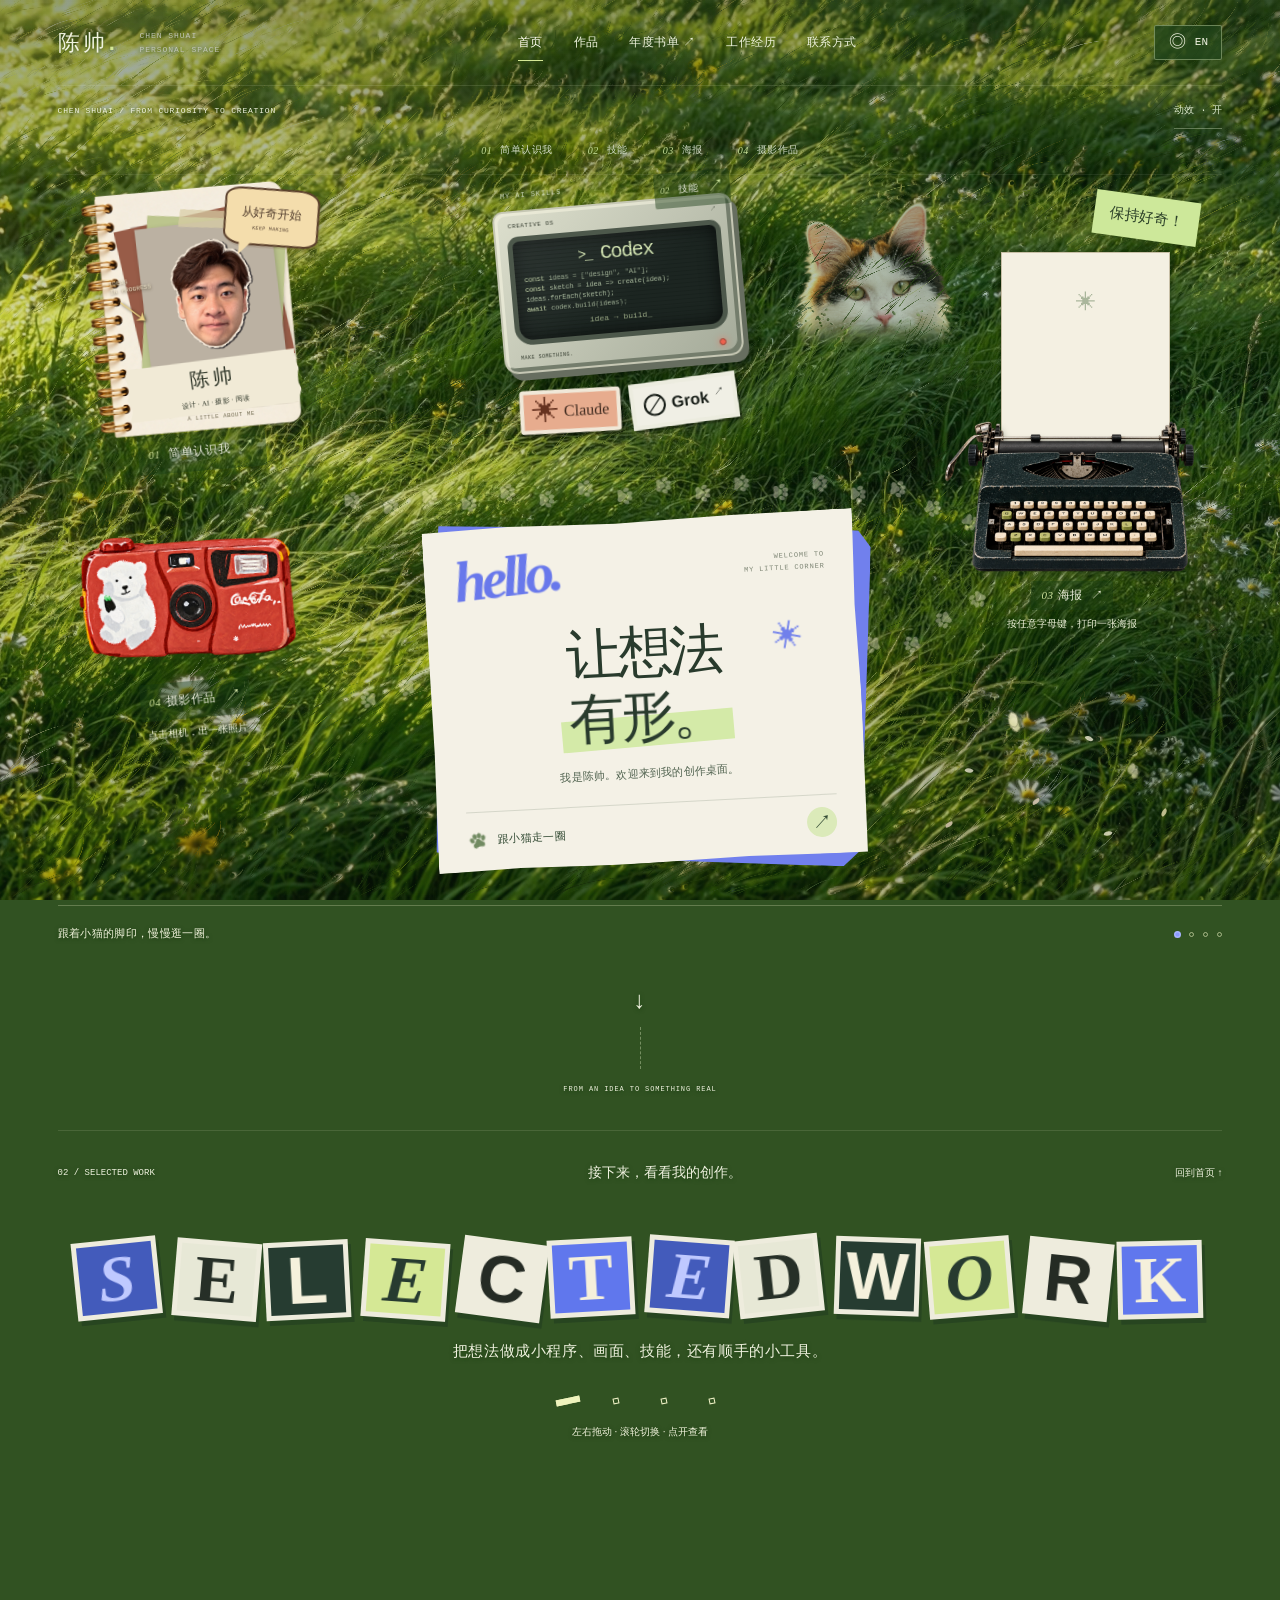
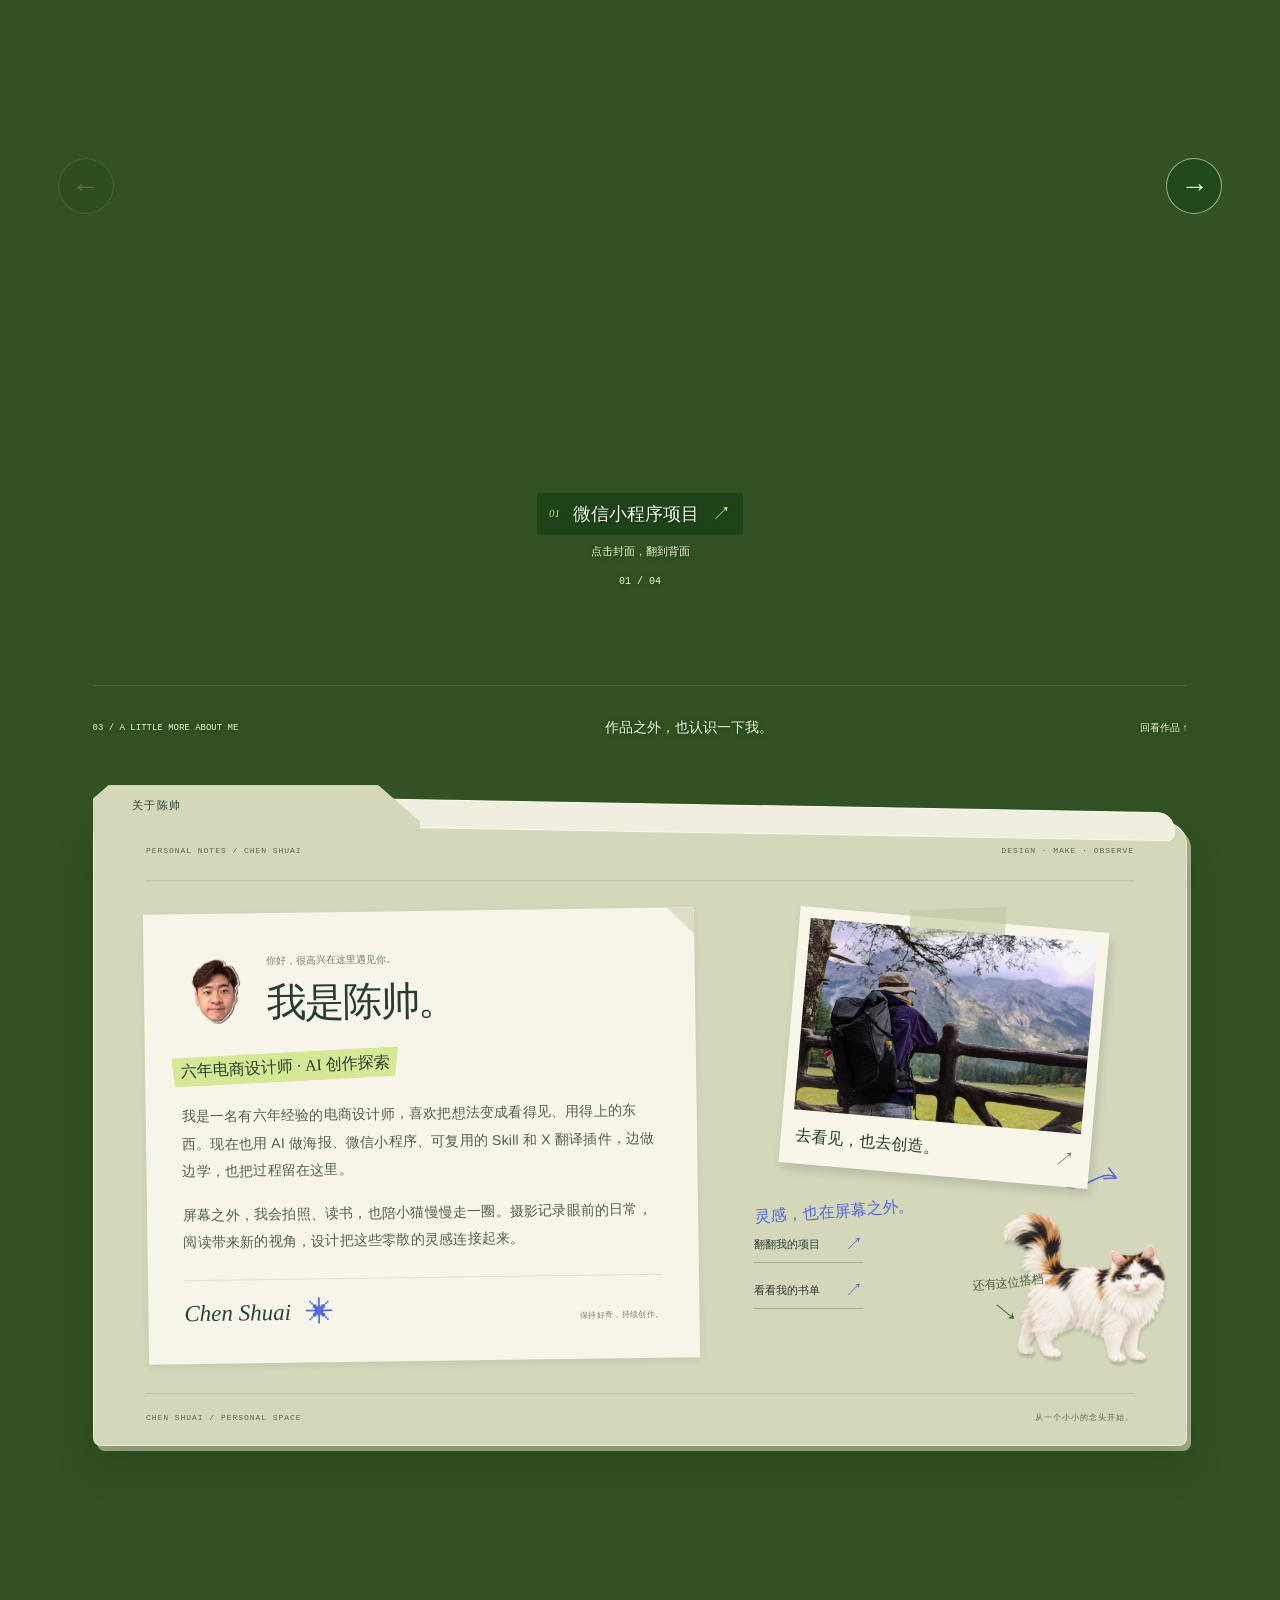
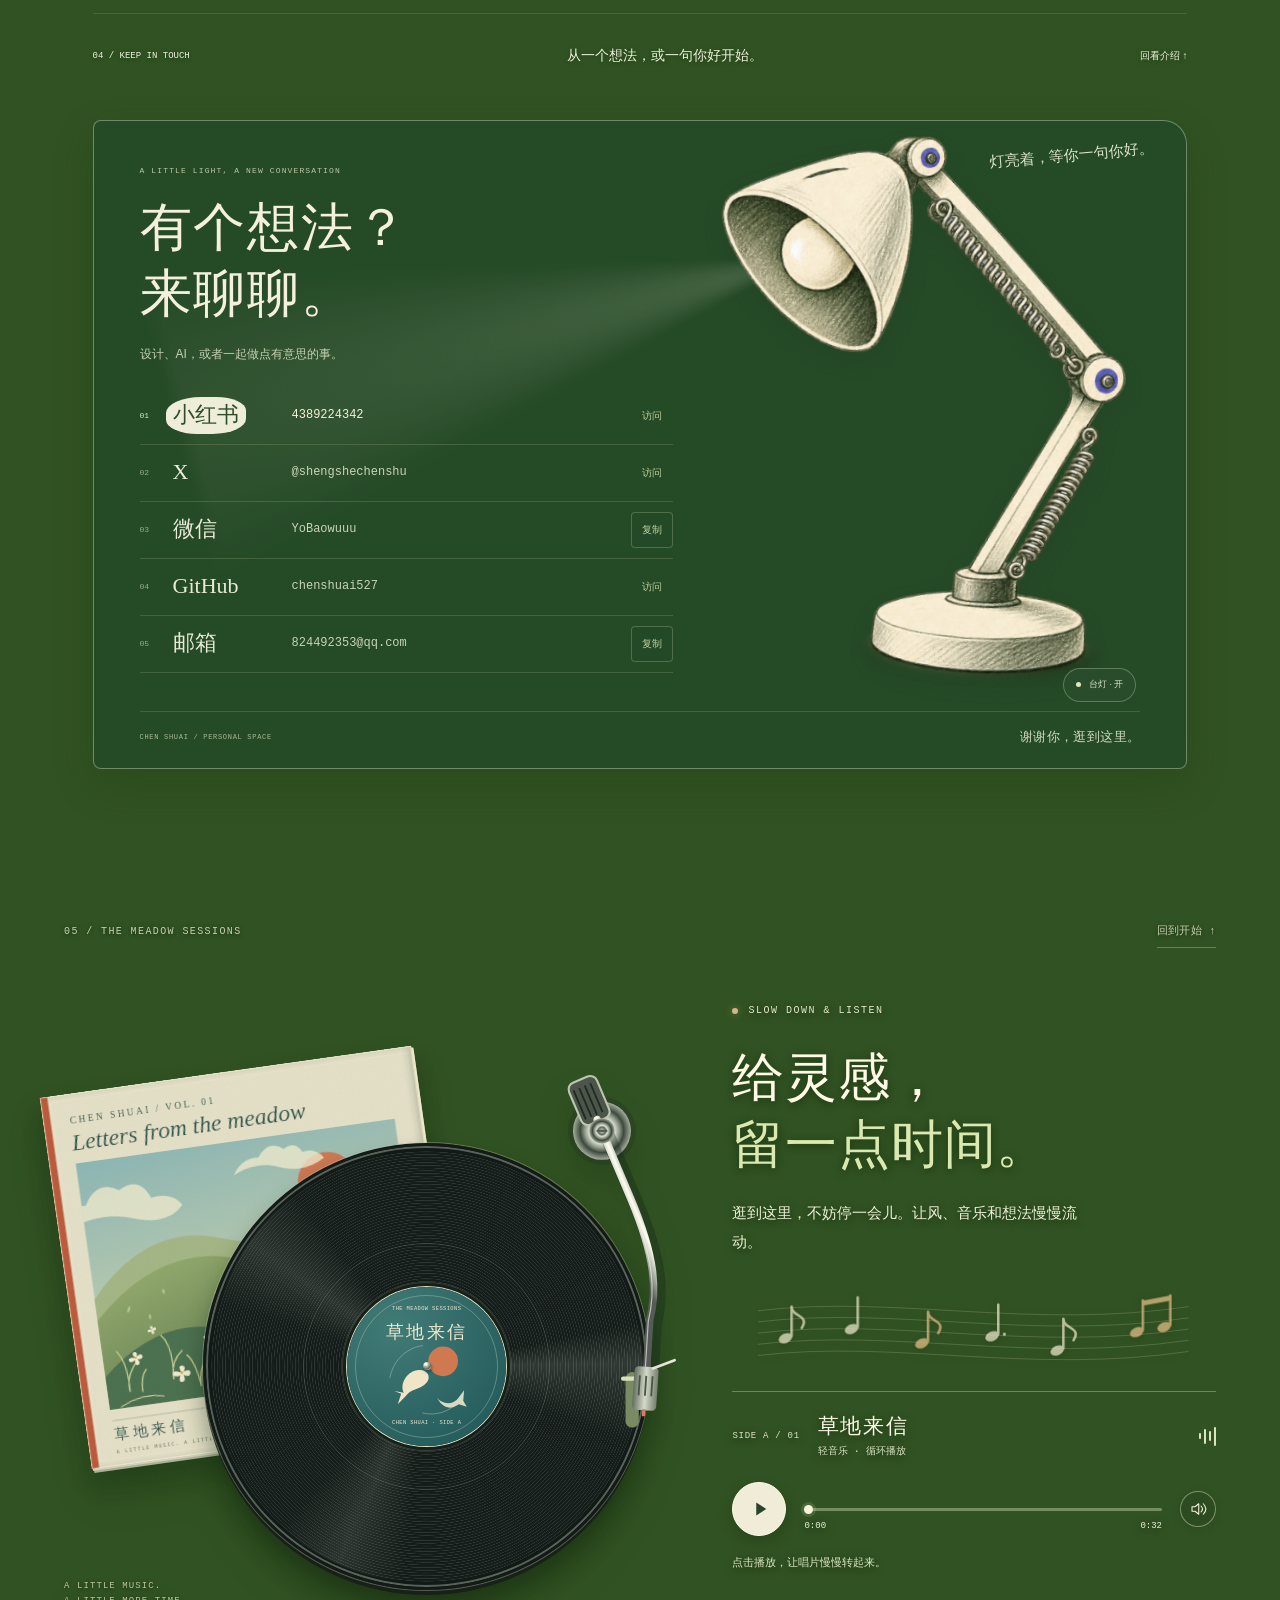
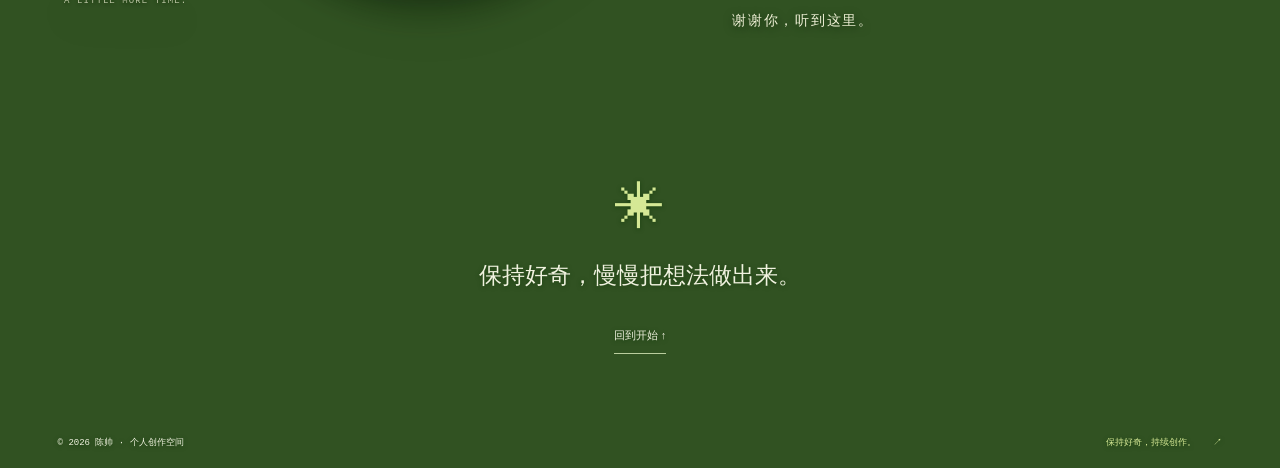
==== index.html @ eb3b24b3 "Publish Chen Shuai portfolio" ====
<!doctype html>
<html lang="zh-CN">
<head>
  <meta charset="UTF-8">
  <meta name="viewport" content="width=device-width, initial-scale=1">
  <meta name="theme-color" content="#426b2b">
  <meta name="description" content="陈帅的个人创作空间，关于设计、AI 与阅读。">
  <title>陈帅 · 个人创作空间</title>
  <link rel="stylesheet" href="styles.css?v=2aa58ea87e">
  <link rel="stylesheet" href="creative-desk.css?v=431595ffb7">
  <link rel="stylesheet" href="journey.css?v=3fcb56ff18">
  <link rel="stylesheet" href="flat-collage.css?v=4e56aa3836">
  <script src="main.js?v=062953711e" defer></script>
  <script src="journey.js?v=5f88621128" defer></script>
  <link rel="preload" as="image" href="assets/cat-run-sprite.webp">
  <link rel="stylesheet" href="poster-book.css?v=6fd0b903b9">
  <script type="module" src="poster-book.js?v=c0eb2bee8b"></script>
<link rel="stylesheet" href="unified-site.css?v=a917a457eb">
<script type="module" src="site-navigation.js?v=e6610fc29d"></script>
<script type="module" src="work-reel.js?v=f16340e189"></script>
<link rel="stylesheet" href="work-paper-stage.css?v=2ed59628ee"><script type="module" src="work-paper-stage.js?v=902594f2c4"></script>
<link rel="stylesheet" href="meadow-theme.css?v=fd2be16c09"><script type="module" src="meadow-background.js?v=5b0bcb2f0e"></script>
<link rel="stylesheet" href="intro-scrapbook.css?v=a93e60d9a3">
<link rel="stylesheet" href="poster-envelope.css?v=a4375d4257">
<link rel="stylesheet" href="miniapp-gallery.css?v=91670db845">
<link rel="stylesheet" href="project-case.css?v=ce9accdb44">
<link rel="stylesheet" href="creator-cases.css?v=b47a856e37">
<link rel="stylesheet" href="surreal-stations.css?v=487b96e646">
<link rel="stylesheet" href="terminal-screen.css?v=cfeed405e2">
<link rel="stylesheet" href="photography-camera.css?v=9ee9177192">
<script type="module" src="photography-camera.js?v=add5c6f3ba"></script>
<link rel="stylesheet" href="about-section.css?v=c1d9465bea">
<link rel="stylesheet" href="contact-screen.css?v=b866bab914"><script src="contact-screen.js?v=b4879b5d2a" defer></script>
<script type="module" src="poster-camera.js?v=4c43b3387e"></script>

<link rel="stylesheet" href="welcome-card.css?v=08a7ba9cd4">
<link rel="stylesheet" href="poster-typewriter.css?v=90db322c64">
<link rel="stylesheet" href="meadow-radio.css?v=8804a485de"><script src="meadow-radio.js?v=747e9c85c2" type="module"></script>
</head>
<body id="top" class="page-home" data-gallery-default="posters">
  <div class="site-background" aria-hidden="true"></div>
  <div class="site-shell">
    <header class="site-header">
      <a class="brand" href="index.html" aria-label="陈帅的首页"><span class="brand-mark"><span data-i18n="brandName">陈帅</span><span class="brand-dot">.</span></span><span class="brand-english">CHEN SHUAI<br>PERSONAL SPACE</span></a>
      <nav aria-label="主导航" data-reading-version="048d766640"><a href="index.html" class="active" aria-current="page"><span data-i18n="navHome">首页</span></a><a href="#works"><span data-i18n="navWork">作品</span></a><a href="reading.html"><span data-i18n="navReading">年度书单</span> <span aria-hidden="true">↗</span></a><a href="experience.html"><span data-i18n="navExperience">工作经历</span></a><a href="#contact"><span data-i18n="navContact">联系方式</span></a></nav>
      <div class="header-controls"><button class="language-toggle" type="button" data-language-toggle aria-label="Switch to English"><span aria-hidden="true">◎</span><span data-language-label>EN</span></button></div>
    </header>

    <main class="journey-main"><section class="creative-journey" aria-labelledby="journey-title">
  <div class="journey-topline"><span>CHEN SHUAI / FROM CURIOSITY TO CREATION</span><button type="button" class="journey-motion" data-journey-motion aria-pressed="false"></button></div>
  <ol class="journey-index" aria-label="创作路线"><li><a href="#journey-intro-station"><small>01</small><span data-journey-i18n="intro"></span></a></li><li><a href="#journey-tools-station"><small>02</small><span data-journey-i18n="tools"></span></a></li><li><a href="#ai-posters"><small>03</small><span data-journey-i18n="posters"></span></a></li><li><a href="#journey-photography-station"><small>04</small><span data-journey-i18n="photos"></span></a></li></ol>
  <div class="journey-stage" id="journey-stage" data-journey-state="idle">
    <button id="journey-intro-station" class="journey-station station-intro" data-journey-station="intro" data-step="0" type="button">
<span class="journey-visual intro-scrapbook">
  <img class="intro-book-base" src="assets/intro-scrapbook-page.webp" alt="" width="1145" height="1374">
  <span class="intro-photo-back" aria-hidden="true"></span>
  <span class="intro-photo-underlay" aria-hidden="true"></span>
  <span class="intro-book-photo"><img src="assets/chen-shuai-avatar.webp" alt="" width="1254" height="1254"></span>
  <span class="intro-photo-tape" aria-hidden="true"></span>
  <span class="intro-speech" aria-hidden="true"><span data-unified-zh="从好奇开始" data-unified-en="Stay curious">从好奇开始</span><small>KEEP MAKING</small></span>
  <span class="intro-margin-note" aria-hidden="true">IDEAS<br>IN PROGRESS<span>↘</span></span>
  <span class="intro-book-note"><strong data-i18n="brandName">陈帅</strong><span data-journey-i18n="introInterests">设计 · AI · 摄影 · 阅读</span></span>
  <small class="intro-book-caption">A LITTLE ABOUT ME</small>
</span><span class="station-label"><span class="station-number">01</span><span data-journey-i18n="intro"></span><span aria-hidden="true">↗</span></span>
    </button>
    <div id="journey-tools-station" class="journey-station station-tools" data-journey-station="tools" data-step="1" role="group" aria-label="AI skills: Codex, Claude, Grok">
      <div class="journey-visual toolkit-original"><span class="toolkit-original-heading">MY AI SKILLS</span><button class="mini-monitor" type="button" data-desk-detail="codex" aria-label="Codex"><span class="monitor-topline"><span>CREATIVE OS</span><span>↗</span></span><span class="monitor-screen"><span class="terminal-title"><span class="terminal-prompt" aria-hidden="true">&gt;_</span><strong>Codex</strong></span><span class="terminal-code-window" aria-hidden="true"><span class="terminal-code-track"><span class="terminal-code-block"><span class="terminal-code-line"><span class="terminal-keyword">const</span> ideas = ["design", "AI"];</span><span class="terminal-code-line"><span class="terminal-keyword">const</span> sketch = idea =&gt; create(idea);</span><span class="terminal-code-line">ideas.forEach(sketch);</span><span class="terminal-code-line"><span class="terminal-keyword">await</span> codex.build(ideas);</span><span class="terminal-code-line"><span class="terminal-comment">// from curiosity to creation</span></span><span class="terminal-code-line"><span class="terminal-keyword">export const</span> portfolio = {</span><span class="terminal-code-line">  design: true, keepMaking: true</span><span class="terminal-code-line">};</span></span><span class="terminal-code-block"><span class="terminal-code-line"><span class="terminal-keyword">const</span> ideas = ["design", "AI"];</span><span class="terminal-code-line"><span class="terminal-keyword">const</span> sketch = idea =&gt; create(idea);</span><span class="terminal-code-line">ideas.forEach(sketch);</span><span class="terminal-code-line"><span class="terminal-keyword">await</span> codex.build(ideas);</span><span class="terminal-code-line"><span class="terminal-comment">// from curiosity to creation</span></span><span class="terminal-code-line"><span class="terminal-keyword">export const</span> portfolio = {</span><span class="terminal-code-line">  design: true, keepMaking: true</span><span class="terminal-code-line">};</span></span></span></span><span class="terminal-command">idea → build<span class="terminal-cursor">_</span></span></span><span class="monitor-bottom"><span>MAKE SOMETHING.</span><i aria-hidden="true"></i></span></button><span class="original-monitor-base" aria-hidden="true"></span><div class="original-tool-stickers"><button class="claude-sticker" type="button" data-desk-detail="claude"><span class="claude-asterisk" aria-hidden="true">✳</span><span>Claude</span></button><button class="grok-sticker" type="button" data-desk-detail="grok"><span class="grok-logo" aria-hidden="true">/</span><span>Grok</span><span aria-hidden="true">↗</span></button></div></div><button class="tools-station-link station-label" type="button"><span class="station-number">02</span><span data-journey-i18n="tools"></span><span aria-hidden="true">↗</span></button>
    </div>
    <!-- poster-camera:start -->
<div id="ai-posters" class="journey-station station-posters camera-station poster-camera-station" data-journey-station="posters" data-step="2" role="group" aria-label="AI 海报作品">
  <div class="camera-shutter typewriter-body" data-poster-shutter tabindex="0" role="group" aria-label="按任意字母键，打印一张海报" aria-describedby="poster-print-status">
    <span class="camera-print-preview" aria-hidden="true"><span class="camera-printed-photo"><span class="typewriter-paper-hint">✳</span><img src="assets/poster-paper-12.webp" alt=""><span class="camera-print-caption"></span></span></span>
    <span class="journey-visual camera-visual"><span class="poster-body-mask"><img class="camera-body" src="assets/poster-typewriter-front-20261029.png" alt="" width="1536" height="1024"></span></span>
    <span class="typewriter-keys" role="group" aria-label="打字机字母键"><span class="typewriter-key-row typewriter-key-row-1"><button type="button" class="typewriter-key" data-typewriter-key="Q" aria-label="Q">Q</button><button type="button" class="typewriter-key" data-typewriter-key="W" aria-label="W">W</button><button type="button" class="typewriter-key" data-typewriter-key="E" aria-label="E">E</button><button type="button" class="typewriter-key" data-typewriter-key="R" aria-label="R">R</button><button type="button" class="typewriter-key" data-typewriter-key="T" aria-label="T">T</button><button type="button" class="typewriter-key" data-typewriter-key="Y" aria-label="Y">Y</button><button type="button" class="typewriter-key" data-typewriter-key="U" aria-label="U">U</button><button type="button" class="typewriter-key" data-typewriter-key="I" aria-label="I">I</button><button type="button" class="typewriter-key" data-typewriter-key="O" aria-label="O">O</button><button type="button" class="typewriter-key" data-typewriter-key="P" aria-label="P">P</button></span><span class="typewriter-key-row typewriter-key-row-2"><button type="button" class="typewriter-key" data-typewriter-key="A" aria-label="A">A</button><button type="button" class="typewriter-key" data-typewriter-key="S" aria-label="S">S</button><button type="button" class="typewriter-key" data-typewriter-key="D" aria-label="D">D</button><button type="button" class="typewriter-key" data-typewriter-key="F" aria-label="F">F</button><button type="button" class="typewriter-key" data-typewriter-key="G" aria-label="G">G</button><button type="button" class="typewriter-key" data-typewriter-key="H" aria-label="H">H</button><button type="button" class="typewriter-key" data-typewriter-key="J" aria-label="J">J</button><button type="button" class="typewriter-key" data-typewriter-key="K" aria-label="K">K</button><button type="button" class="typewriter-key" data-typewriter-key="L" aria-label="L">L</button></span><span class="typewriter-key-row typewriter-key-row-3"><button type="button" class="typewriter-key" data-typewriter-key="Z" aria-label="Z">Z</button><button type="button" class="typewriter-key" data-typewriter-key="X" aria-label="X">X</button><button type="button" class="typewriter-key" data-typewriter-key="C" aria-label="C">C</button><button type="button" class="typewriter-key" data-typewriter-key="V" aria-label="V">V</button><button type="button" class="typewriter-key" data-typewriter-key="B" aria-label="B">B</button><button type="button" class="typewriter-key" data-typewriter-key="N" aria-label="N">N</button><button type="button" class="typewriter-key" data-typewriter-key="M" aria-label="M">M</button></span></span>
  </div>
  <span class="camera-print-space" aria-hidden="true"></span>
  <span class="station-label"><span class="station-number">03</span><button type="button" data-poster-book-open data-poster-book-link><span data-journey-i18n="posters">海报</span><b aria-hidden="true">↗</b></button></span>
  <small class="camera-print-status" id="poster-print-status" aria-live="polite">按任意字母键，打印一张海报</small>
</div>
<!-- poster-camera:end -->

    <!-- welcome-card:start -->
<div class="journey-message welcome-card">
  <span class="message-underlay" aria-hidden="true"></span>
  <div class="flat-welcome-paper">
    <div class="welcome-card-head"><span class="welcome-hello" aria-hidden="true">hello.</span><span class="message-eyebrow">WELCOME TO<br>MY LITTLE CORNER</span></div>
    <h1 id="journey-title"><span data-i18n="headline1">让想法</span><br><span class="flat-highlight"><span data-i18n="headline2">有形</span><span data-i18n="headlinePunctuation">。</span></span></h1>
    <p data-journey-i18n="welcome"></p>
    <span class="welcome-spark" aria-hidden="true">✳</span>
    <button class="journey-tour" type="button" data-journey-tour><span class="tour-paw" aria-hidden="true"></span><span class="tour-label" data-journey-i18n="tour"></span><span class="tour-arrow" aria-hidden="true">↗</span></button>
  </div>
</div>
<!-- welcome-card:end -->
    <!-- photography-camera:start -->
<div id="journey-photography-station" class="journey-station flat-photo-entry camera-station red-camera-station" data-journey-station="photography" data-step="3" role="group" aria-label="摄影作品">
  <button class="camera-shutter" type="button" data-camera-shutter aria-label="点击相机，出一张照片" aria-describedby="camera-print-status">
    <span class="journey-visual camera-visual"><img class="camera-body" src="assets/photography-red-camera-soft3d.png" alt="" width="1536" height="1024"></span>
    <span class="camera-print-preview" aria-hidden="true"><span class="camera-printed-photo"><img src="assets/photography-sculpture.jpg" alt=""><span class="camera-print-caption"></span></span></span>
  </button>
  <span class="camera-print-space" aria-hidden="true"></span>
  <span class="station-label"><span class="station-number">04</span><a href="photography.html" data-photography-album><span data-journey-i18n="photos"></span><b aria-hidden="true">↗</b></a></span>
  <small class="camera-print-status" id="camera-print-status" aria-live="polite">点击相机，出一张照片</small>
</div>
<!-- photography-camera:end -->
    <span class="flat-curiosity" data-i18n="stayCurious">保持好奇！</span>
    <div class="meadow-drift" aria-hidden="true">
  <span class="meadow-butterfly butterfly-one"><i></i><i></i><b></b></span>
  <span class="meadow-butterfly butterfly-two"><i></i><i></i><b></b></span>
  <span class="meadow-petal petal-one"></span><span class="meadow-petal petal-two"></span><span class="meadow-petal petal-three"></span><span class="meadow-petal petal-four"></span><span class="meadow-petal petal-five"></span><span class="meadow-petal petal-six"></span>
</div>
    <svg class="journey-map" aria-hidden="true"><path class="journey-path-shadow"></path><path class="journey-path"></path><g class="journey-route-dots"></g></svg>
    <div class="paper-runner cat-runner" id="paper-runner" aria-hidden="true"><span class="runner-shadow"></span><span class="runner-figure"><span class="cat-sprite"></span></span><span class="runner-speech" data-journey-i18n="runnerHi"></span></div>
    <div class="journey-particles" aria-hidden="true"></div>
  </div>
  <div class="journey-bottom"><p id="journey-status" aria-live="polite"></p><span class="journey-progress" aria-label="探索进度"><i></i><i></i><i></i><i></i></span></div>
</section>

<!-- unified-content:start -->
<div class="page-thread" aria-hidden="true"><span>↓</span><i></i><span>FROM AN IDEA TO SOMETHING REAL</span></div>
<section class="unified-work" id="works" aria-labelledby="unified-work-title">
  <div class="unified-section-top"><span>02 / SELECTED WORK</span><p data-unified-zh="接下来，看看我的创作。" data-unified-en="Next, a few things I have made.">接下来，看看我的创作。</p><a href="#top" data-unified-zh="回到首页 ↑" data-unified-en="Back to the start ↑">回到首页 ↑</a></div>
  <h2 class="cut-title" id="unified-work-title" aria-label="Selected work"><span class="cut-letter cut-0" style="--tilt:-6deg">S</span><span class="cut-letter cut-1" style="--tilt:4deg">E</span><span class="cut-letter cut-2" style="--tilt:-4deg">L</span><span class="cut-letter cut-3" style="--tilt:3deg">E</span><span class="cut-letter cut-4" style="--tilt:7deg">C</span><span class="cut-letter cut-5" style="--tilt:-3deg">T</span><span class="cut-letter cut-0" style="--tilt:5deg">E</span><span class="cut-letter cut-1" style="--tilt:-5deg">D</span><span class="cut-letter cut-2" style="--tilt:3deg">W</span><span class="cut-letter cut-3" style="--tilt:-4deg">O</span><span class="cut-letter cut-4" style="--tilt:6deg">R</span><span class="cut-letter cut-5" style="--tilt:-2deg">K</span></h2>
  <p class="collage-work-note" data-unified-zh="把想法做成小程序、画面、技能，还有顺手的小工具。" data-unified-en="Ideas become little apps, images, skills, and useful extensions.">把想法做成小程序、画面、技能，还有顺手的小工具。</p>
  <div class="work-reel-guidance"><div class="work-reel-dots"><button type="button" data-reel-index="0" aria-label="查看微信小程序项目" aria-controls="work-reel-viewport" aria-pressed="true"><span></span></button><button type="button" data-reel-index="1" aria-label="查看AI 海报作品" aria-controls="work-reel-viewport" aria-pressed="false"><span></span></button><button type="button" data-reel-index="2" aria-label="查看我的 Skill" aria-controls="work-reel-viewport" aria-pressed="false"><span></span></button><button type="button" data-reel-index="3" aria-label="查看X 的插件制作" aria-controls="work-reel-viewport" aria-pressed="false"><span></span></button></div><p class="work-reel-hint" data-unified-zh="左右拖动 · 滚轮切换 · 点开查看" data-unified-en="Drag sideways · Scroll to switch · Open to explore">左右拖动 · 滚轮切换 · 点开查看</p></div>
  <div class="work-reel" data-work-reel role="region" aria-roledescription="carousel" aria-label="四个作品入口">
<div class="work-reel-viewport" id="work-reel-viewport" tabindex="0" aria-label="左右滑动切换作品入口"><div class="work-entrances">
  <button class="work-entry entry-miniprogram" type="button" data-miniapp-work data-work-page="projects.html" data-work-flip data-side="front" data-flip-state="ready"><span class="entry-art miniapp-flip-art" aria-hidden="true"><span class="miniapp-flip-sheet"><span class="miniapp-flip-front"><img src="assets/miniprogram/breakfast-cover.webp" alt="" width="1672" height="941" loading="lazy"></span><span class="miniapp-flip-back"><span class="miniapp-cover"><img src="assets/miniprogram/breakfast-home.webp" alt="" loading="lazy"><img src="assets/miniprogram/breakfast-quiz.webp" alt="" loading="lazy"><img src="assets/miniprogram/breakfast-result.webp" alt="" loading="lazy"></span></span></span></span><span class="work-entry-label"><small>01</small><strong data-unified-zh="微信小程序项目" data-unified-en="WeChat mini programs">微信小程序项目</strong><b aria-hidden="true">↗</b></span><span class="work-entry-note" data-unified-zh="点击封面，翻到背面" data-unified-en="Click the cover to turn it over">点击封面，翻到背面</span></button>
  <button class="work-entry entry-posters" type="button" data-poster-book-open data-work-flip data-side="front" data-flip-state="ready"><span class="entry-art miniapp-flip-art" aria-hidden="true"><span class="miniapp-flip-sheet"><span class="miniapp-flip-front"><img src="assets/work-covers/ai-posters-cover.webp" alt="" width="1672" height="941" loading="lazy"></span><span class="miniapp-flip-back"><span class="creator-skill-cover"><img src="assets/poster-paper-05.webp" alt="" loading="lazy"><img src="assets/poster-plush-11.webp" alt="" loading="lazy"><img src="assets/poster-plush-23.webp" alt="" loading="lazy"></span></span></span></span><span class="work-entry-label"><small>02</small><strong data-unified-zh="AI 海报作品" data-unified-en="AI posters">AI 海报作品</strong><b aria-hidden="true">↗</b></span><span class="work-entry-note" data-unified-zh="点击封面，翻到背面" data-unified-en="Click the cover to turn it over">点击封面，翻到背面</span></button>
  <button class="work-entry entry-skills" type="button" data-work-page="skills.html" data-work-flip data-side="front" data-flip-state="ready"><span class="entry-art miniapp-flip-art" aria-hidden="true"><span class="miniapp-flip-sheet"><span class="miniapp-flip-front"><img src="assets/work-covers/fruit-skill-cover.webp" alt="" width="1672" height="941" loading="lazy"></span><span class="miniapp-flip-back"><span class="creator-skill-cover"><img src="assets/skills/paper-reference.webp" alt="" loading="lazy"><img src="assets/skills/fruit-cover.webp" alt="" loading="lazy"><img src="assets/skills/herbal-cover.webp" alt="" loading="lazy"></span></span></span></span><span class="work-entry-label"><small>03</small><strong data-unified-zh="我的 Skill" data-unified-en="My Skill">我的 Skill</strong><b aria-hidden="true">↗</b></span><span class="work-entry-note" data-unified-zh="点击封面，翻到背面" data-unified-en="Click the cover to turn it over">点击封面，翻到背面</span></button>
  <button class="work-entry entry-x" type="button" data-work-page="xplugins.html" data-work-flip data-side="front" data-flip-state="ready"><span class="entry-art miniapp-flip-art" aria-hidden="true"><span class="miniapp-flip-sheet"><span class="miniapp-flip-front"><img src="assets/work-covers/x-reader-cover.webp" alt="" width="1672" height="941" loading="lazy"></span><span class="miniapp-flip-back"><span class="creator-x-cover"><img src="assets/x-reader/translation.webp" alt="" loading="lazy"></span></span></span></span><span class="work-entry-label"><small>04</small><strong data-unified-zh="X 的插件制作" data-unified-en="Extensions for X">X 的插件制作</strong><b aria-hidden="true">↗</b></span><span class="work-entry-note" data-unified-zh="点击封面，翻到背面" data-unified-en="Click the cover to turn it over">点击封面，翻到背面</span></button>
</div></div>
<div class="work-cover-choices" role="group" aria-label="Skill 封面" hidden><button type="button" data-skill-cover="fruit" aria-pressed="true"><span data-unified-zh="水果图文" data-unified-en="Fruit editorial">水果图文</span></button><button type="button" data-skill-cover="herbal" aria-pressed="false"><span data-unified-zh="药材图文" data-unified-en="Herbal editorial">药材图文</span></button></div>
<div class="work-reel-controls"><button type="button" data-reel-prev aria-label="上一个作品入口">←</button><div class="work-reel-position" aria-live="polite" aria-atomic="true"><span data-reel-count>01 / 04</span><span data-reel-name>微信小程序项目</span></div><button type="button" data-reel-next aria-label="下一个作品入口">→</button></div>
</div>
</section>
<section class="personal-about" id="about" data-screen-label="03 关于陈帅" aria-labelledby="personal-about-title">
  <div class="unified-section-top about-section-top"><span>03 / A LITTLE MORE ABOUT ME</span><p data-unified-zh="作品之外，也认识一下我。" data-unified-en="Beyond the work, a little about me.">作品之外，也认识一下我。</p><a href="#works"><span data-unified-zh="回看作品 ↑" data-unified-en="Back to my work ↑">回看作品 ↑</span></a></div>
  <div class="about-folder">
    <span class="about-folder-tab"><span data-unified-zh="关于陈帅" data-unified-en="ABOUT CHEN SHUAI">关于陈帅</span></span>
    <div class="about-folder-top"><span>PERSONAL NOTES / CHEN SHUAI</span><span>DESIGN · MAKE · OBSERVE</span></div>
    <div class="about-folder-layout">
      <article class="about-letter">
        <div class="about-identity"><img src="assets/chen-shuai-avatar.webp" alt="陈帅的头像" data-avatar-alt width="1254" height="1254" loading="lazy"><div><p class="about-greeting" data-unified-zh="你好，很高兴在这里遇见你。" data-unified-en="Hello, glad you are here.">你好，很高兴在这里遇见你。</p><h2 id="personal-about-title"><span data-unified-zh="我是陈帅。" data-unified-en="I’m Chen Shuai.">我是陈帅。</span></h2></div></div>
        <p class="about-role" data-unified-zh="六年电商设计师 · AI 创作探索" data-unified-en="E-commerce designer · 6 years · Exploring AI">六年电商设计师 · AI 创作探索</p>
        <div class="about-body">
          <p data-unified-zh="我是一名有六年经验的电商设计师，喜欢把想法变成看得见、用得上的东西。现在也用 AI 做海报、微信小程序、可复用的 Skill 和 X 翻译插件，边做边学，也把过程留在这里。" data-unified-en="I’m an e-commerce designer with six years of experience. I like turning ideas into things you can see and use. Now I also explore AI through posters, WeChat mini programs, reusable Skills, and a translation extension for X, learning by making and sharing the process here.">我是一名有六年经验的电商设计师，喜欢把想法变成看得见、用得上的东西。现在也用 AI 做海报、微信小程序、可复用的 Skill 和 X 翻译插件，边做边学，也把过程留在这里。</p>
          <p data-unified-zh="屏幕之外，我会拍照、读书，也陪小猫慢慢走一圈。摄影记录眼前的日常，阅读带来新的视角，设计把这些零散的灵感连接起来。" data-unified-en="Away from the screen, I take photos, read, and spend time with my cat. Photography holds on to everyday moments. Books bring new perspectives. Design connects the little discoveries.">屏幕之外，我会拍照、读书，也陪小猫慢慢走一圈。摄影记录眼前的日常，阅读带来新的视角，设计把这些零散的灵感连接起来。</p>
        </div>
        <div class="about-letter-bottom"><span class="about-signature">Chen Shuai<span aria-hidden="true">✳</span></span><small data-unified-zh="保持好奇，持续创作。" data-unified-en="Stay curious. Keep making.">保持好奇，持续创作。</small></div>
      </article>
      <div class="about-life">
        <figure class="about-photo"><span class="about-photo-tape" aria-hidden="true"></span><img src="assets/chen-shuai-outdoors.jpg" alt="" width="1920" height="1279" loading="lazy"><figcaption><span data-unified-zh="去看见，也去创造。" data-unified-en="Go see. Go make.">去看见，也去创造。</span><span aria-hidden="true">↗</span></figcaption></figure>
        <div class="about-life-note"><svg viewBox="0 0 100 54" aria-hidden="true"><path d="M9 7C21 38 71 5 84 28M68 23L85 29L80 12"></path></svg><p data-unified-zh="灵感，也在屏幕之外。" data-unified-en="Inspiration lives off-screen, too.">灵感，也在屏幕之外。</p></div>
        <div class="about-interest-links"><a href="projects.html"><span data-unified-zh="翻翻我的项目" data-unified-en="Explore my projects">翻翻我的项目</span><span aria-hidden="true">↗</span></a><a href="reading.html"><span data-unified-zh="看看我的书单" data-unified-en="My reading journal">看看我的书单</span><span aria-hidden="true">↗</span></a></div>
        <img class="about-cat" src="assets/cat-idle.webp" alt="" width="500" height="500" loading="lazy">
        <span class="about-cat-note" aria-hidden="true"><span data-unified-zh="还有这位搭档。" data-unified-en="And my little companion.">还有这位搭档。</span><span>↘</span></span>
      </div>
    </div>
    <div class="about-folder-bottom"><span>CHEN SHUAI / PERSONAL SPACE</span><span data-unified-zh="从一个小小的念头开始。" data-unified-en="It starts with a little idea.">从一个小小的念头开始。</span></div>
  </div>
</section>
<section class="personal-contact" id="contact" aria-labelledby="contact-heading" data-screen-label="04 保持联系" tabindex="-1">
  <div class="unified-section-top contact-section-top"><span>04 / KEEP IN TOUCH</span><p data-unified-zh="从一个想法，或一句你好开始。" data-unified-en="An idea. A hello. A place to begin.">从一个想法，或一句你好开始。</p><a href="#about"><span data-unified-zh="回看介绍 ↑" data-unified-en="Back to about ↑">回看介绍 ↑</span></a></div>
  <div class="contact-stage" data-contact-stage data-light="on">
    <canvas class="contact-beam" aria-hidden="true" width="768" height="384"></canvas>
    <div class="contact-letter">
      <p class="contact-eyebrow">A LITTLE LIGHT, A NEW CONVERSATION</p>
      <h2 id="contact-heading"><span data-unified-zh="有个想法？" data-unified-en="Have an idea?">有个想法？</span><br><span data-unified-zh="来聊聊。" data-unified-en="Let’s talk.">来聊聊。</span></h2>
      <p class="contact-intro" data-unified-zh="设计、AI，或者一起做点有意思的事。" data-unified-en="Design, AI, or something worth making together.">设计、AI，或者一起做点有意思的事。</p>
      <div class="contact-links" aria-label="社交账号和联系方式"><a class="contact-row contact-external" data-contact-channel="xiaohongshu" href="https://www.xiaohongshu.com/user/profile/618fb59a000000002102a532" target="_blank" rel="noopener noreferrer"><span class="contact-row-number">01</span><span class="contact-primary"><span class="contact-channel-name" data-unified-zh="小红书" data-unified-en="Xiaohongshu">小红书</span><span class="contact-handle">4389224342</span></span><span class="contact-row-action" data-unified-zh="访问" data-unified-en="Visit">访问</span></a>
<a class="contact-row contact-external" data-contact-channel="x" href="https://x.com/shengshechenshu" target="_blank" rel="noopener noreferrer"><span class="contact-row-number">02</span><span class="contact-primary"><span class="contact-channel-name" data-unified-zh="X" data-unified-en="X">X</span><span class="contact-handle">@shengshechenshu</span></span><span class="contact-row-action" data-unified-zh="访问" data-unified-en="Visit">访问</span></a>
<div class="contact-row" data-contact-channel="wechat"><span class="contact-row-number">03</span><span class="contact-primary"><span class="contact-channel-name" data-unified-zh="微信" data-unified-en="WeChat">微信</span><span class="contact-handle">YoBaowuuu</span></span><button class="contact-copy" type="button" data-contact-copy="YoBaowuuu" data-copy-kind="wechat" aria-label="复制微信号"><span data-contact-copy-label>复制</span></button></div>
<a class="contact-row contact-external" data-contact-channel="github" href="https://github.com/chenshuai527" target="_blank" rel="noopener noreferrer"><span class="contact-row-number">04</span><span class="contact-primary"><span class="contact-channel-name" data-unified-zh="GitHub" data-unified-en="GitHub">GitHub</span><span class="contact-handle">chenshuai527</span></span><span class="contact-row-action" data-unified-zh="访问" data-unified-en="Visit">访问</span></a>
<div class="contact-row" data-contact-channel="email"><span class="contact-row-number">05</span><a class="contact-primary" href="mailto:824492353@qq.com"><span class="contact-channel-name" data-unified-zh="邮箱" data-unified-en="Email">邮箱</span><span class="contact-handle">824492353@qq.com</span></a><button class="contact-copy" type="button" data-contact-copy="824492353@qq.com" data-copy-kind="email" aria-label="复制邮箱地址"><span data-contact-copy-label>复制</span></button></div></div>
      <p class="contact-status" data-contact-status role="status" aria-live="polite"></p>
    </div>
    <div class="contact-light-scene">
      <p class="contact-lamp-note"><span data-unified-zh="灯亮着，等你一句你好。" data-unified-en="A light on. A hello away.">灯亮着，等你一句你好。</span></p>
      <img class="contact-lamp-art" src="assets/contact-desk-lamp-clean.png" alt="" width="1086" height="1448" loading="lazy">
      <button class="contact-lamp-switch" type="button" data-contact-lamp-toggle aria-pressed="true" aria-label="关闭台灯"><span class="contact-switch-dot" aria-hidden="true"></span><span data-contact-lamp-label>台灯 · 开</span></button>
    </div>
    <div class="contact-stage-footer"><span>CHEN SHUAI / PERSONAL SPACE</span><span data-unified-zh="谢谢你，逛到这里。" data-unified-en="Thanks for stopping by.">谢谢你，逛到这里。</span></div>
  </div>
</section>
<section class="meadow-radio" id="meadow-radio" aria-labelledby="radio-title">
  <header class="radio-heading"><span>05 / THE MEADOW SESSIONS</span><a href="#top" data-unified-zh="回到开始 ↑" data-unified-en="Back to the start ↑">回到开始 ↑</a></header>
  <div class="radio-desk">
    <div class="radio-art" aria-hidden="true">
      <div class="radio-turntable">
        <div class="radio-sleeve"><img src="assets/meadow-sessions-sleeve.svg" alt="" width="600" height="600"><span class="sleeve-edge"></span></div>
        <div class="radio-record"><div class="record-label"><span>THE MEADOW SESSIONS</span><strong>草地来信</strong><svg class="label-pond" viewBox="0 0 100 100" fill="none"><circle cx="69" cy="29" r="17" fill="#d07950"/><path d="M24 65c-6-12 7-28 19-26 11 1 13 12 3 18-8 5-14 4-20 12l-9 9 4-12-8-3z" fill="#eee6c6"/><path d="M62 71c7 8 19 8 25-1l6-8-1 12 4 7-9-3c-13 9-20 1-25-7z" fill="#d7dac0"/><path d="M8 48c4-21 20-35 38-37M45 88c17 4 31-2 41-12" stroke="#d2d9c1" stroke-width=".7" opacity=".65"/></svg><small>CHEN SHUAI · SIDE A</small></div><span class="record-spindle"></span></div>
        <svg class="radio-tonearm" viewBox="0 0 100 100" fill="none">
          <defs><linearGradient id="arm-metal" x1="-3" y1="0" x2="3" y2="0" gradientUnits="userSpaceOnUse"><stop stop-color="#555b56"/><stop offset=".32" stop-color="#bdc4b9"/><stop offset=".5" stop-color="#fffdf0"/><stop offset=".7" stop-color="#a5ada2"/><stop offset="1" stop-color="#4a514b"/></linearGradient><radialGradient id="pivot-metal"><stop stop-color="#d8ddd0"/><stop offset=".3" stop-color="#5e685e"/><stop offset=".43" stop-color="#dde1d4"/><stop offset=".6" stop-color="#8e9889"/><stop offset=".75" stop-color="#3e493e"/><stop offset="1" stop-color="#a5ae9c"/></radialGradient><linearGradient id="headshell-metal"><stop stop-color="#626d60"/><stop offset=".5" stop-color="#d4d9c7"/><stop offset="1" stop-color="#747f6e"/></linearGradient></defs>
          <path d="M94 60v7" stroke="#7a8b64" stroke-width="2.2" stroke-linecap="round"/><path d="M92.5 60h3" stroke="#d8dfbc" stroke-width=".7" stroke-linecap="round"/>
          <g transform="translate(89 19)"><circle r="5.6" fill="#223126" fill-opacity=".28"/><circle r="4.8" fill="url(#pivot-metal)"/>
            <g class="record-arm"><rect x="-2.5" y="-9.2" width="5" height="7.5" rx="1.2" fill="#4b554a" stroke="#bdc6b1" stroke-width=".35"/><path d="M-1.7-8v5.2M-.7-8v5.2M.3-8v5.2M1.3-8v5.2" stroke="#202a22" stroke-width=".3"/>
              <path class="arm-shadow" d="M0-2V12C0 23-2 28-5 32L-9 40" stroke="#16251c" stroke-opacity=".35" stroke-width="2.5"/>
              <path d="M0-2V12C0 23-2 28-5 32L-9 40" stroke="url(#arm-metal)" stroke-width="1.25" stroke-linecap="round"/>
              <path d="M-.26 5v7c0 11-2 16-5 20l-4 8" stroke="#f4f3df" stroke-opacity=".65" stroke-width=".2"/>
              <g transform="translate(-9 40) rotate(27)"><rect x="-2" y="-1.3" width="4" height="7.2" rx=".7" fill="url(#headshell-metal)"/><path d="M-1.05.2v3.3M0 .2v3.3M1.05.2v3.3" stroke="#485547" stroke-width=".3"/><path d="M1-1.1l3.5-1.6" stroke="#e4e7d7" stroke-width=".45" stroke-linecap="round"/><path d="M0 5.7v1.2" stroke="#d67e60" stroke-width=".55"/></g>
            </g><circle r="2.1" fill="url(#pivot-metal)"/><path d="M-.9 0h1.8" stroke="#525d50" stroke-width=".35"/>
          </g>
        </svg>
        <span class="radio-art-caption">A LITTLE MUSIC.<br>A LITTLE MORE TIME.</span>
      </div>
    </div>
    <div class="radio-content"><p class="radio-kicker"><i></i> SLOW DOWN & LISTEN</p><h2 id="radio-title"><span data-unified-zh="给灵感，" data-unified-en="Give an idea">给灵感，</span><br><em data-unified-zh="留一点时间。" data-unified-en="a little time.">留一点时间。</em></h2><p class="radio-note" data-unified-zh="逛到这里，不妨停一会儿。让风、音乐和想法慢慢流动。" data-unified-en="Stay a little longer. Let the breeze, the music, and a new idea find their own pace.">逛到这里，不妨停一会儿。让风、音乐和想法慢慢流动。</p>
      <svg class="radio-score" viewBox="0 0 440 110" fill="none" aria-hidden="true">
        <defs><g id="meadow-quarter"><ellipse cx="0" cy="0" rx="7" ry="4.6" transform="rotate(-24)" fill="currentColor"/><path d="M6-2v-29" stroke="currentColor" stroke-width="2.5" stroke-linecap="round"/></g><g id="meadow-eighth"><use href="#meadow-quarter"/><path d="M6-30c1 9 18 7 10 20" stroke="currentColor" stroke-width="2.5" stroke-linecap="round"/></g></defs>
        <g class="score-staff" stroke="currentColor" stroke-width=".6"><path d="M8 39C142 23 275 58 431 35M8 50C142 34 275 69 431 46M8 61C142 45 275 80 431 57M8 72C142 56 275 91 431 68M8 83C142 67 275 102 431 79"/></g>
        <g transform="translate(35 66)"><g class="score-note"><use href="#meadow-eighth"/></g></g>
        <g transform="translate(100 57)"><g class="score-note"><use href="#meadow-quarter"/></g></g>
        <g transform="translate(169 71)"><g class="score-note score-note-warm"><use href="#meadow-eighth"/></g></g>
        <g transform="translate(238 64)"><g class="score-note"><use href="#meadow-quarter"/><ellipse cx="12" cy="-2" rx="1.6" ry="1.6" fill="currentColor"/></g></g>
        <g transform="translate(302 78)"><g class="score-note"><use href="#meadow-eighth"/></g></g>
        <g transform="translate(380 60)"><g class="score-note score-note-warm"><use href="#meadow-quarter"/><use href="#meadow-quarter" x="27" y="-5"/><path d="m6-31 27-5v5L6-26z" fill="currentColor"/></g></g>
      </svg>
      <div class="radio-now"><span>SIDE A / 01</span><div><strong data-unified-zh="草地来信" data-unified-en="Letters from the meadow">草地来信</strong><small data-unified-zh="轻音乐 · 循环播放" data-unified-en="A little instrumental · On repeat">轻音乐 · 循环播放</small></div><span class="radio-signal" aria-hidden="true"><i></i><i></i><i></i><i></i></span></div>
      <audio preload="metadata" loop src="assets/meadow-radio.wav"></audio>
      <div class="radio-controls"><button class="radio-play" type="button" aria-label="播放音乐" aria-pressed="false"><svg viewBox="0 0 24 24" aria-hidden="true"><path class="play-shape" d="m9 5 11 7-11 7Z"/><path class="pause-shape" d="M8 5h3v14H8Zm6 0h3v14h-3Z"/></svg></button><div class="radio-timeline"><input type="range" min="0" max="1000" step="1" value="0" aria-label="播放进度"><div><span class="radio-current">0:00</span><span class="radio-duration">0:32</span></div></div><button class="radio-mute" type="button" aria-label="静音" aria-pressed="false"><svg viewBox="0 0 24 24" aria-hidden="true"><path d="M4 9v6h4l5 4V5L8 9Z"/><path class="sound-waves" d="M16 8q4 4 0 8m3-11q7 7 0 14"/><path class="sound-cross" d="m17 9 5 6m0-6-5 6"/></svg></button></div>
      <p class="radio-hint" aria-live="polite">点击播放，让唱片慢慢转起来。</p>
      <p class="radio-signoff" data-unified-zh="谢谢你，听到这里。" data-unified-en="Thank you for staying.">谢谢你，听到这里。</p>
    </div>
  </div>
</section>
<div class="unified-ending"><span aria-hidden="true">✳</span><p data-unified-zh="保持好奇，慢慢把想法做出来。" data-unified-en="Stay curious. Keep making things.">保持好奇，慢慢把想法做出来。</p><a href="#top" data-unified-zh="回到开始 ↑" data-unified-en="Back to the beginning ↑">回到开始 ↑</a></div>
<!-- unified-content:end -->
</main>
    <dialog class="journey-intro-dialog journey-tools-dialog" id="journey-intro" aria-labelledby="journey-intro-title"><button class="journey-tools-close" type="button" data-intro-close><span data-i18n="closeDialog">关闭 ×</span></button><img src="assets/chen-shuai-avatar.webp" alt="陈帅的头像" data-avatar-alt width="1254" height="1254"><p class="eyebrow">A LITTLE ABOUT ME</p><h2 id="journey-intro-title" data-i18n="introName">你好，我是陈帅。</h2><p class="journey-intro-copy" data-i18n="deskByline">设计、AI，还有生活里的灵感。</p><div class="intro-links"><a href="photography.html" data-journey-i18n="photos"></a><a href="reading.html" data-journey-i18n="books"></a><a href="experience.html" data-i18n="navExperience"></a><a href="#contact" data-i18n="navContact"></a></div></dialog><dialog class="journey-tools-dialog" id="journey-tools" aria-labelledby="journey-tools-title">
  <button class="journey-tools-close" type="button" data-tools-close><span data-i18n="closeDialog">关闭 ×</span></button>
  <p class="eyebrow">MY CREATIVE SKILLS</p><h2 id="journey-tools-title" data-journey-i18n="toolsTitle"></h2><p class="journey-tools-note" data-journey-i18n="toolsNote"></p>
  <div class="journey-tool-choices"><button type="button" data-desk-detail="codex"><span>›_</span>Codex</button><button type="button" data-desk-detail="claude"><span>✳</span>Claude</button><button type="button" data-desk-detail="grok"><span>／</span>Grok</button></div>
  <div class="skills-practice-links">
    <a href="skills.html"><img src="assets/skills/fruit-cover.webp" alt=""><span><strong data-unified-zh="创作 Skill" data-unified-en="Creative Skills">创作 Skill</strong><small data-unified-zh="纸艺拼贴 · 水果图文 · 药材图文" data-unified-en="Paper collage · Fruit · Herbs">纸艺拼贴 · 水果图文 · 药材图文</small></span><b aria-hidden="true">↗</b></a>
    <a href="skills.html#case-overview"><img src="assets/miniprogram/breakfast-cover.webp" alt=""><span><strong data-unified-zh="早餐人格测试" data-unified-en="Breakfast Personality Quiz">早餐人格测试</strong><small data-unified-zh="小程序实践 · 从想法到体验版" data-unified-en="Mini program · From idea to trial build">小程序实践 · 从想法到体验版</small></span><b aria-hidden="true">↗</b></a>
  </div>
</dialog><dialog class="desk-dialog" id="desk-detail" aria-labelledby="desk-detail-title">
      <button class="desk-dialog-close" type="button" data-desk-close><span data-i18n="closeDialog">关闭 ×</span></button>
      <span class="desk-dialog-eyebrow">MY AI SKILLS</span>
      <h2 id="desk-detail-title"></h2><p id="desk-detail-copy"></p>
      <a class="desk-dialog-link" href="#works"><span data-i18n="deskWork">翻翻我的作品</span><span aria-hidden="true">↗</span></a>
    </dialog>
    <dialog class="personal-photo-dialog" id="personal-photo-detail" aria-labelledby="personal-photo-title">
      <button class="personal-photo-close" type="button" data-personal-photo-close><span data-i18n="closeDialog">关闭 ×</span></button>
      <img src="assets/chen-shuai-outdoors.jpg" alt="陈帅背着背包站在山间木栏旁，望向远处山景" data-personal-photo-alt width="1920" height="1279">
      <h2 id="personal-photo-title" data-i18n="personalPhotoLabel">在路上</h2>
    </dialog>
    <footer class="site-footer"><span data-i18n="footerCopyright">© 2026 陈帅 · 个人创作空间</span><span><span data-i18n="footerMotto">保持好奇，持续创作。</span> <span aria-hidden="true">↗</span></span></footer>
  </div>

<dialog class="page-panel" id="page-panel" aria-labelledby="page-panel-title"><header class="page-panel-bar"><span class="panel-mark" aria-hidden="true">↗</span><h2 id="page-panel-title"></h2><button type="button" data-panel-close><span data-unified-zh="退出，回到首页" data-unified-en="Close, return home">退出，回到首页</span><b aria-hidden="true">×</b></button></header><iframe id="page-panel-frame" title="详情内容"></iframe></dialog>
</body>
</html>
---- styles.css ----
@charset "UTF-8";
:root{color-scheme:dark;--ink:#f0eddf;--muted:#b5b8a9;--line:#d4d9bb26;--lime:#d5e895;--paper:#e9e1cd;--dark:#101410;font-family:Inter,"PingFang SC","Microsoft YaHei",sans-serif;font-synthesis:none}
*{box-sizing:border-box}
html{background:var(--dark);scroll-behavior:smooth}
body{margin:0;color:var(--ink);min-width:320px;min-height:100svh;font-size:14px;-webkit-font-smoothing:antialiased}
a{color:inherit;text-decoration:none}
button{font:inherit}
a:focus-visible,button:focus-visible,summary:focus-visible{outline:2px solid var(--lime);outline-offset:7px}
h1,h2,h3,p,ul{margin:0}
.site-background{position:fixed;inset:0;z-index:-2;background:#111412}
.site-background:before{content:"";position:absolute;inset:0;background:url("assets/homepage-background.webp") left center/260% auto no-repeat;opacity:.055;pointer-events:none}
.site-background:after{content:"";position:absolute;inset:0;background:linear-gradient(90deg,transparent calc(33.333% - 1px),#e2e9da08 33.333%,transparent calc(33.333% + 1px),transparent calc(66.666% - 1px),#e2e9da08 66.666%,transparent calc(66.666% + 1px));pointer-events:none}
.site-shell{max-width:1600px;margin:auto;padding:0 clamp(22px,4.5vw,80px)}
.site-header{min-height:86px;display:flex;align-items:center;justify-content:space-between;gap:32px;border-bottom:1px solid var(--line)}
.brand{display:flex;align-items:center;gap:17px}
.brand-mark{font-size:22px;font-weight:650;line-height:1;letter-spacing:-.06em;white-space:nowrap}
.brand-dot{color:var(--lime)}
.brand-english{font:8px/1.65 ui-monospace,Consolas,monospace;letter-spacing:.12em;color:#c1c5b5}
nav{display:flex;gap:34px;align-items:center;font-size:12px;letter-spacing:.04em}
nav a{position:relative;padding:12px 0;color:#c3c8b8;white-space:nowrap;transition:color .2s}
nav a:hover,nav .active{color:var(--ink)}
nav .active:after{content:"";position:absolute;left:0;right:0;bottom:2px;height:1px;background:var(--lime)}
.header-note{font:10px/1.5 ui-monospace,Consolas,monospace;color:#c8cdbb;display:flex;gap:10px;align-items:center;white-space:nowrap}
.status-dot{width:6px;height:6px;border-radius:50%;background:var(--lime);box-shadow:0 0 12px #d5e89544}
.hero{position:relative;min-height:clamp(480px,calc(100svh - 225px),850px);padding-top:clamp(30px,4vh,55px);padding-bottom:30px;background-image:linear-gradient(90deg,transparent calc(50% - 1px),var(--line) 50%,transparent calc(50% + 1px));isolation:isolate}
.hero-copy{width:58%;position:relative;z-index:2}
.eyebrow{font:9px/1.6 ui-monospace,Consolas,monospace;letter-spacing:.15em;color:#b6beaa}
.little-cross{display:inline-block;color:var(--lime);font-size:15px;margin-right:9px;vertical-align:-1px}
.hello{font-size:clamp(17px,1.5vw,22px);margin-top:18px;letter-spacing:.14em;color:#d1d5c2}
.hero h1{font-size:clamp(108px,11vw,166px);line-height:1.1;letter-spacing:-.11em;font-weight:650;margin-top:0;margin-left:-10px;text-shadow:0 5px 30px #0004;white-space:nowrap}
.name-punctuation{color:var(--lime);font-weight:500;margin-left:-.04em}
.hero-subline{display:flex;gap:12px;flex-wrap:wrap;font-size:clamp(19px,1.9vw,28px);letter-spacing:-.025em;margin-top:7px;line-height:1.5}
.hero-subline>span:first-child{color:#bfc9aa}
.hero-intro{color:#bfc7b5;font-size:12px;line-height:1.8;margin-top:14px;letter-spacing:.08em}
.hero-actions{display:flex;align-items:center;gap:27px;flex-wrap:wrap;margin-top:18px}
.primary-link{display:inline-flex;align-items:center;justify-content:space-between;gap:33px;padding:13px 20px;background:var(--paper);color:#273020;font-size:12px;transition:background .2s,transform .2s}
.primary-link>span{font-size:20px;line-height:1}
.primary-link:hover{background:var(--lime);transform:translateY(-2px)}
.text-link{font-size:12px;color:#d7ddc9;padding:10px 0;border-bottom:1px solid #b7c39766}
.text-link>span{padding-left:11px}
.hero-coordinate{display:block;color:#a2ad94;font:8px/1.5 ui-monospace,Consolas,monospace;letter-spacing:.12em;margin-top:20px}
.hero-art-caption{position:absolute;top:7%;right:0;display:flex;align-items:center;gap:12px;font:8px/1.6 ui-monospace,Consolas,monospace;letter-spacing:.07em;color:#d2d8c3}
.caption-line{width:28px;height:1px;background:#c4cfaa88}
.paper-note{position:absolute;right:4%;bottom:11%;width:182px;background:var(--paper);color:#363e2a;padding:28px 21px 19px;transform:rotate(-7deg);box-shadow:3px 8px 18px #0005;z-index:3;background-image:repeating-linear-gradient(0deg,transparent,transparent 24px,#655e3f12 24px,#655e3f12 25px)}
.paper-tape{position:absolute;width:64px;height:23px;left:33%;top:-9px;background:#cfccb299;transform:rotate(5deg);clip-path:polygon(3% 0,100% 6%,96% 100%,0 94%)}
.note-index{font:7px/1.5 ui-monospace,Consolas,monospace;letter-spacing:.06em;color:#727960}
.paper-note p{font:26px/1.55 "KaiTi","STKaiti",serif;margin:12px 0 19px;letter-spacing:.03em}
.note-sign{font:italic 9px/1.5 Georgia,serif;color:#73795e}
.toolkit{display:flex;align-items:center;gap:42px;min-height:90px;border-top:1px solid var(--line);border-bottom:1px solid var(--line);background:linear-gradient(90deg,#111b1480,transparent);padding:15px 0}
.toolkit-label{min-width:168px}
.toolkit-label .eyebrow{font-size:8px}
.toolkit h2{font-size:13px;letter-spacing:.06em;font-weight:400;margin-top:6px}
.tool-list{list-style:none;display:flex;padding:0;gap:48px;flex-wrap:wrap}
.tool-list li{display:flex;align-items:center;gap:12px;font-size:23px;font-weight:450;letter-spacing:-.025em}
.tool-mark{display:inline-flex;align-items:center;justify-content:center;width:28px;height:29px;color:#e0e5d0}
.codex-mark{font:25px/1 ui-monospace,Consolas,monospace;letter-spacing:-.1em}
.claude-mark{color:#dba68d;font-size:34px}
.grok-mark{font:bold 34px/1 Georgia,serif;transform:rotate(14deg)}
.toolkit-end{margin-left:auto;max-width:170px;color:#9ba78d;text-align:right;font:8px/1.8 ui-monospace,Consolas,monospace;letter-spacing:.09em}
.site-footer{min-height:49px;display:flex;justify-content:space-between;align-items:center;gap:20px;color:#9da991;font:9px/1.6 ui-monospace,Consolas,monospace}
.site-footer>span:last-child>span{padding-left:12px;color:var(--lime)}
.reading-main{padding:40px 0 55px;max-width:1100px;margin:auto}
.back-link{font-size:12px;color:#c8d2b7;display:inline-block;padding:8px 0}
.reading-heading{display:flex;align-items:flex-end;justify-content:space-between;gap:30px;padding:38px 0 43px;border-bottom:1px solid var(--line)}
.reading-heading h1{font-size:clamp(40px,5vw,66px);line-height:1.25;letter-spacing:-.055em;font-weight:500;margin:15px 0}
.reading-heading h1>span{color:var(--lime)}
.reading-heading p{color:var(--muted);font-size:13px;line-height:1.8}
.reading-year{font:italic 84px/1 Georgia,serif;color:#c8d4af;opacity:.8}
.reading-books{display:grid;grid-template-columns:repeat(3,minmax(0,1fr));gap:35px;padding-top:35px}
.reading-book{min-width:0}
.book-visual{height:245px;display:flex;align-items:center;justify-content:center;background:#111a12a6;border:1px solid var(--line)}
.book-cover{width:141px;height:198px;background:#e8dfc4;color:#313e27;padding:18px;box-shadow:6px 5px 0 #bab49844,10px 12px 24px #0006;transform:rotate(-5deg);position:relative}
.book-cover:before{content:"";position:absolute;left:0;top:0;bottom:0;width:5px;background:#0002}
.book-cover small{font:7px/1.5 ui-monospace,Consolas,monospace;letter-spacing:.06em}
.book-cover strong{display:block;font-size:24px;line-height:1.5;font-weight:400;margin-top:22px}
.book-cover>span{position:absolute;bottom:17px;font-size:8px}
.book-green{background:#b6c698;transform:rotate(5deg)}
.book-blue{background:#364db8;color:#eee8d8;transform:rotate(-3deg)}
.reading-book h2{font-size:15px;font-weight:400;margin:19px 0 7px}
.reading-book>p{font-size:11px;color:var(--muted)}
.reading-book details{margin-top:18px;border-top:1px solid var(--line);padding-top:13px}
.reading-book summary{font-size:11px;color:var(--lime);cursor:pointer}
.reading-book details>p{font-size:12px;line-height:1.9;color:var(--muted);margin-top:12px}
.reading-note{color:#c3cfb2;font-size:11px;border-top:1px solid var(--line);padding-top:25px;margin-top:45px}
.page-reading .site-background:after{background:linear-gradient(#081009bb,#081009d9)}
@media(min-width:1700px){.site-background{background-size:100% auto}}
@media(max-width:1100px){.header-note{display:none}.hero-copy{width:64%}.hero-subline{font-size:24px}.toolkit{gap:30px}.tool-list{gap:31px}.toolkit-end{display:none}.hero-art-caption>span:last-child{display:none}.paper-note{right:1%;width:165px}.paper-note p{font-size:23px}}
@media(max-width:740px){.site-shell{padding:0 24px}.site-header{min-height:85px;gap:20px}.brand-english{display:none}nav{gap:24px}.hero{min-height:645px;padding-top:43px;background-image:none}.hero-copy{width:77%}.hero h1{font-size:128px}.hero-subline{font-size:22px;gap:4px}.hero-intro{font-size:12px}.hero-art-caption{top:29px;font-size:7px}.hero-art-caption .caption-line{display:none}.paper-note{right:0;bottom:7%;width:155px;padding:24px 17px 16px}.paper-note p{font-size:22px;margin:9px 0 14px}.hero-coordinate{margin-top:28px}.toolkit{align-items:flex-start;gap:24px;padding:24px 0;flex-wrap:wrap}.toolkit-label{min-width:130px}.tool-list{gap:28px}.tool-list li{font-size:20px;gap:8px}.reading-year{font-size:65px}.reading-books{gap:24px;grid-template-columns:repeat(2,minmax(0,1fr))}.book-visual{height:250px}}
@media(max-width:500px){.site-shell{padding:0 20px}.site-background{background-position:64% center}.site-background:after{background:linear-gradient(90deg,#071009a3,#07100933),linear-gradient(0deg,#071009cf,transparent 45%)}.site-header{min-height:82px;gap:15px;flex-wrap:wrap;padding:20px 0}.brand-mark{font-size:25px}nav{gap:20px;font-size:11px}.hero{min-height:690px;padding-top:38px;padding-bottom:190px}.hero-copy{width:100%}.eyebrow{font-size:7px;letter-spacing:.08em}.little-cross{margin-right:5px}.hello{font-size:17px;margin-top:32px}.hero h1{font-size:clamp(97px,26vw,126px);margin-left:-5px}.hero-subline{font-size:22px;gap:0;display:block;max-width:300px}.hero-subline>span{display:block}.hero-intro{margin-top:18px;font-size:12px}.hero-actions{gap:20px;margin-top:23px}.primary-link{font-size:11px;padding:11px 15px;gap:25px}.text-link{font-size:11px}.hero-coordinate{font-size:7px;margin-top:23px}.hero-art-caption{display:none}.paper-note{right:5px;bottom:25px;width:141px;padding:21px 16px 15px}.paper-note p{font-size:20px;line-height:1.4}.note-index{font-size:6px}.note-sign{font-size:8px}.toolkit{gap:22px;display:block;padding:21px 0 25px}.toolkit h2{font-size:12px;margin-top:4px}.tool-list{margin-top:21px;justify-content:space-between;gap:14px}.tool-list li{font-size:19px;gap:5px}.tool-mark{width:23px}.codex-mark{font-size:22px}.claude-mark{font-size:29px}.grok-mark{font-size:28px}.site-footer{font-size:7px;gap:12px;min-height:51px}.reading-main{padding:26px 0 45px}.reading-heading{display:block;padding:25px 0 28px}.reading-heading h1{font-size:46px}.reading-year{font-size:48px;margin-top:22px}.reading-books{grid-template-columns:1fr;gap:30px}.book-visual{height:256px}.reading-note{line-height:1.9}.page-reading .site-background:after{background:#071009c9}}
@media(prefers-reduced-motion:reduce){html{scroll-behavior:auto}.primary-link,nav a{transition:none}.primary-link:hover{transform:none}}
.header-controls{display:flex;align-items:center;justify-content:flex-end}
.language-toggle{display:inline-flex;align-items:center;justify-content:center;gap:9px;min-width:68px;padding:8px 12px;background:#1b2119;color:#e3e6d9;border:1px solid #424b38;border-radius:2px;font:11px/1.4 ui-monospace,Consolas,monospace;cursor:pointer}
.language-toggle>span:first-child{font-size:17px;line-height:1}
.language-toggle:hover{border-color:var(--lime);color:var(--lime)}
.landing-intro{display:grid;grid-template-columns:1fr 1.15fr 1fr;gap:26px;align-items:start;padding:24px 0 25px;border-bottom:1px solid var(--line);background-image:linear-gradient(to right,#e2e9da0c 1px,transparent 1px);background-size:33.333% 100%}
.landing-position{font-size:18px;font-weight:500;letter-spacing:-.035em}
.landing-position>span:last-child{display:block;font:8px/1.6 ui-monospace,Consolas,monospace;letter-spacing:.06em;color:#a4aaa3;margin-top:9px}
.landing-bio{font-size:12px;color:#aeb5a9;line-height:1.8}
.landing-tools{justify-self:end;min-width:0}
.landing-tools>span{font:9px/1.5 ui-monospace,Consolas,monospace;color:#a4aaa3;display:block;margin-bottom:10px}
.landing-tools ul{list-style:none;padding:0;display:flex;flex-wrap:wrap;gap:7px}
.landing-tools li{border:1px solid #41473d;background:#1a2018;padding:6px 8px;font-size:11px;white-space:nowrap}
.landing-tools li>span{color:#d5ed89;font:13px/1 ui-monospace,Consolas,monospace;margin-right:3px}
.landing-tools li>.claude-symbol{color:#dda68b;font-size:16px}
.landing-stage{height:clamp(440px,calc(100svh - 245px),720px);position:relative;isolation:isolate;--landing-x:0px;--landing-y:0px;background-image:linear-gradient(to right,#e2e9da0c 1px,transparent 1px);background-size:33.333% 100%}
.greeting-object{position:absolute;left:25%;top:20px;font-family:Georgia,"Times New Roman",serif;font-size:clamp(145px,18vw,240px);font-style:italic;font-weight:700;line-height:1;letter-spacing:-.09em;color:#5c70fa;transform:translate(var(--landing-x),var(--landing-y)) rotate(-9deg);text-shadow:1px 1px 0 #b0baff,2px 3px 0 #3847be,3px 5px 0 #303eac,4px 7px 0 #293487,6px 10px 1px #1f285f,12px 22px 24px #000;user-select:none;transition:transform .7s cubic-bezier(.18,.75,.2,1)}
.landing-star{position:absolute;left:16%;top:35px;font-size:72px;line-height:1;color:var(--lime);transform:rotate(15deg)}
.curious-sticker{position:absolute;right:1%;top:34px;display:inline-block;background:var(--lime);color:#282d29;transform:rotate(11deg);padding:11px 16px;box-shadow:0 3px 10px #0003}
.curious-sticker strong{font-size:17px;line-height:1.1;font-weight:650}
.curious-sticker small{display:block;font:8px/1.8 ui-monospace,Consolas,monospace;letter-spacing:.12em}
.landing-title{position:absolute;left:-3px;top:37%;font-size:clamp(65px,8.5vw,116px);line-height:1.03;letter-spacing:-.075em;font-weight:700;z-index:2}
.landing-period{color:var(--lime)}
.landing-note{position:absolute;right:3%;top:36%;width:clamp(190px,23vw,260px);padding:29px 25px 22px;background:#eeeade;color:#282d29;transform:translate(calc(var(--landing-x)*-.4),calc(var(--landing-y)*-.4)) rotate(-6deg);box-shadow:5px 9px 14px #0004;background-image:repeating-linear-gradient(0deg,transparent,transparent 27px,#3330000c 27px,#3330000c 28px);transition:transform .8s cubic-bezier(.18,.75,.2,1)}
.landing-note .note-index{font-size:8px;letter-spacing:.08em}
.landing-note p{font-family:"KaiTi","STKaiti",serif;font-size:clamp(24px,2.8vw,34px);line-height:1.55;letter-spacing:.02em;margin:17px 0 23px}
.landing-note-sign{font-size:10px;color:#737b66}
.landing-stage-bottom{position:absolute;left:0;right:0;bottom:0;min-height:49px;display:flex;justify-content:space-between;align-items:center;gap:20px;padding:14px 0;border-top:1px solid var(--line);font-size:10px;color:#a4aaa3}
.landing-stage-bottom>a{color:#b4beaa}
.lang-en .brand-mark{font-family:Inter,Arial,sans-serif;font-size:19px;letter-spacing:-.04em}
.lang-en .landing-title{font-family:Inter,Arial,sans-serif;font-size:clamp(54px,6.7vw,90px);letter-spacing:-.065em}
.lang-en .landing-note p{font-family:Georgia,serif;font-size:clamp(19px,2.1vw,26px);line-height:1.5}
.lang-en .book-cover strong{font-size:19px}
@media(max-width:1000px){.landing-intro{column-gap:20px}.landing-tools ul{gap:5px}.landing-tools li{font-size:10px;padding:5px 6px}.landing-note{width:215px;padding:25px 20px 20px}.landing-note p{font-size:27px}}
@media(max-width:740px){.landing-intro{grid-template-columns:1fr 1.2fr;row-gap:18px;padding:23px 0}.landing-tools{grid-column:1/-1;justify-self:start;display:flex;align-items:center;gap:20px;flex-wrap:wrap}.landing-tools>span{margin-bottom:0}.landing-tools ul{gap:9px}.landing-tools li{font-size:11px;padding:6px 9px}.landing-stage{height:clamp(450px,calc(100svh - 310px),660px)}.greeting-object{left:19%;top:29px;font-size:160px}.landing-title{top:37%;font-size:74px}.landing-star{left:6%;font-size:59px}.curious-sticker{padding:9px 12px}.curious-sticker strong{font-size:13px}.curious-sticker small{font-size:7px}.landing-note{top:45%;width:174px;right:1%;padding:24px 17px 16px}.landing-note p{font-size:24px}.landing-note-sign{font-size:8px}.lang-en .landing-title{font-size:62px}}
@media(max-width:500px){.site-header{display:grid;grid-template-columns:1fr auto;padding:18px 0 12px;row-gap:10px}.brand{grid-column:1;grid-row:1}.brand-mark{font-size:21px}.header-controls{grid-column:2;grid-row:1}.site-header nav{grid-column:1/-1;grid-row:2;justify-content:flex-start;gap:25px;font-size:11px}.language-toggle{min-width:65px;padding:7px 11px}.site-background:after{background:linear-gradient(90deg,transparent 49.8%,#e2e9da0a 50%,transparent 50.2%)}.landing-intro{column-gap:18px;row-gap:17px;padding:21px 0}.landing-position{font-size:15px}.landing-position>span:last-child{font-size:6px;letter-spacing:.025em}.landing-bio{font-size:10px}.landing-tools{gap:12px}.landing-tools>span{font-size:8px}.landing-tools ul{gap:6px}.landing-tools li{font-size:10px;padding:5px 7px}.landing-stage{height:560px}.greeting-object{font-size:clamp(92px,29vw,138px);left:12%;top:29px}.landing-star{font-size:46px;left:1%;top:21px}.curious-sticker{right:0;top:17px;padding:8px 10px}.curious-sticker strong{font-size:11px}.curious-sticker small{font-size:6px}.landing-title{top:164px;font-size:clamp(59px,17vw,72px)}.landing-note{top:327px;right:8px;width:155px;padding:22px 17px 16px}.landing-note p{font-size:22px;margin:12px 0 17px}.landing-note .note-index{font-size:6px}.landing-note-sign{font-size:8px}.landing-stage-bottom{font-size:8px;gap:12px}.lang-en .landing-title{font-size:51px;top:164px}.lang-en .landing-note p{font-size:18px}.lang-en .brand-mark{font-size:18px}}
@media(prefers-reduced-motion:reduce){.greeting-object,.landing-note{transition:none}}

/* Shared navigation and personal information pages. */
.brand{gap:22px}
.brand-mark{font-weight:600;letter-spacing:0}
.brand-mark>[data-i18n="brandName"]{letter-spacing:.14em}
.brand-dot{margin-left:1px}
.lang-en .brand-mark{letter-spacing:0}
.lang-en .brand-mark>[data-i18n="brandName"]{letter-spacing:.045em}
.site-header nav{gap:clamp(16px,2.4vw,34px)}
.profile-main{max-width:1100px;margin:auto;min-height:calc(100svh - 135px);padding:36px 0 65px}
.profile-heading{padding:34px 0 35px;border-bottom:1px solid var(--line);margin-bottom:45px}
.profile-heading h1{font-size:clamp(34px,4.5vw,57px);line-height:1.4;font-weight:500;letter-spacing:.02em;margin-top:12px}
.experience-paper,.contact-paper{position:relative;color:#303c2b;background:#e9e5d7;box-shadow:7px 10px 0 #596ac4;padding:38px 42px;margin:0 auto;width:88%;transform:rotate(-1deg)}
.profile-paper-tape{position:absolute;left:40%;top:-11px;width:90px;height:27px;background:#b5bc98b3;transform:rotate(3deg);clip-path:polygon(2% 4%,99% 0,100% 95%,0 100%)}
.profile-paper-title{font:9px/1.6 ui-monospace,Consolas,monospace;letter-spacing:.14em;color:#6f795e;font-weight:400}
.experience-fields,.contact-fields{margin:15px 0 0}
.experience-fields>div{display:grid;grid-template-columns:100px minmax(0,1fr);gap:24px;padding:22px 0}
.experience-fields dt,.contact-fields dt{font-size:12px;line-height:1.8;letter-spacing:.05em}
.experience-fields dd,.contact-fields dd{margin:0;min-width:0}
.empty-role{min-height:32px;border-bottom:1px solid #85917266}
.empty-responsibilities{display:grid;gap:30px;padding-top:24px}
.empty-responsibilities>span{display:block;height:1px;background:#85917255}
.contact-paper{max-width:720px;background:#cfdbac;box-shadow:7px 10px 0 #7a8b60;padding-bottom:48px;transform:rotate(1deg)}
.contact-fields>div{display:grid;grid-template-columns:100px minmax(0,1fr);gap:24px;padding:23px 0}
.contact-fields dd{min-height:25px;border-bottom:1px solid #71845266}
.contact-paper-star{position:absolute;right:23px;top:19px;font:38px/1 Georgia,serif;color:#6c854b;transform:rotate(7deg)}
@media(max-width:1000px){.brand-english{display:none}.site-header{gap:24px}.site-header nav{gap:20px}}
@media(max-width:820px){.site-header{display:grid;grid-template-columns:1fr auto;row-gap:9px;padding:18px 0 10px;min-height:0}.brand{grid-column:1;grid-row:1}.header-controls{grid-column:2;grid-row:1}.site-header nav{grid-column:1/-1;grid-row:2;display:flex;flex-wrap:wrap;justify-content:flex-start;gap:3px 25px;font-size:12px}.site-header nav a{min-height:44px;display:inline-flex;align-items:center;gap:4px}.profile-main{min-height:calc(100svh - 165px)}}
@media(max-width:500px){.site-header nav{gap:2px 17px;font-size:11px}.brand-mark{font-size:21px}.profile-main{padding:28px 0 48px}.profile-heading{padding:24px 0 28px;margin-bottom:35px}.profile-heading h1{font-size:36px}.experience-paper,.contact-paper{width:96%;padding:29px 24px}.experience-fields>div,.contact-fields>div{display:block;padding:20px 0}.experience-fields dt,.contact-fields dt{margin-bottom:13px;font-size:11px}.empty-role{min-height:27px}.empty-responsibilities{gap:28px;padding-top:15px}.contact-fields dd{min-height:24px}.contact-paper-star{font-size:29px}.profile-paper-tape{width:70px;height:23px}.lang-en .brand-mark{font-size:18px}}
---- creative-desk.css ----
/* Personal desk composition. Keep this separate from the shared reading/work styles. */
.page-home{--desk-blue:#6074fa;--desk-lime:#cce891;--desk-paper:#f0eddf}
.page-home .site-background{background:#141816}
.page-home .site-background:before{background:repeating-linear-gradient(0deg,#ffffff03 0 1px,transparent 1px 3px),url("assets/homepage-background.webp") left center/260% auto;opacity:.12}
.page-home .site-background:after{background-image:linear-gradient(#dce6ce08 1px,transparent 1px),linear-gradient(90deg,#dce6ce08 1px,transparent 1px);background-size:54px 54px}
.creative-desk{position:relative}
.desk-caption{display:flex;justify-content:space-between;align-items:center;gap:16px;padding:20px 0;color:#a7afa4;font-size:10px;letter-spacing:.08em}
.desk-caption>span:last-child{font:8px/1.6 ui-monospace,Consolas,monospace;letter-spacing:.14em}
.desk-composition{position:relative;isolation:isolate;height:clamp(595px,calc(100svh - 220px),780px);max-width:1390px;margin:auto}
.desk-object{position:absolute;--tilt:0deg;--depth:1;transform:translate(calc(var(--desk-x,0px)*var(--depth)),calc(var(--desk-y,0px)*var(--depth))) rotate(var(--tilt));transition:transform .6s cubic-bezier(.22,.68,.23,1)}
.desk-orbit{position:absolute;left:19%;right:15%;top:12%;bottom:10%;border:1px dashed #c6d5a924;border-radius:50%;transform:rotate(-12deg);pointer-events:none;z-index:-1}
.desk-scribble{position:absolute;pointer-events:none;color:var(--desk-lime);font-weight:400}
.scribble-one{left:31%;top:2%;font-size:64px;transform:rotate(9deg)}
.scribble-two{right:3%;top:51%;font:33px/1 Georgia,serif;transform:rotate(17deg)}
.object-caption{display:block;font-size:10px;color:#b5beac;letter-spacing:.06em;text-align:center;margin-top:34px}
.handwritten{font-family:"KaiTi","STKaiti",serif;color:#b7c2aa;font-size:15px;letter-spacing:.03em}
.monitor-object{left:3%;top:5%;width:23%;max-width:270px;--tilt:-9deg;--depth:.6;z-index:3}
.mini-monitor{display:block;width:100%;padding:12px 13px 9px;border:2px solid #c6c7b4;border-radius:11px 13px 14px 15px;background:linear-gradient(135deg,#dddfcd,#a4aa99);color:#30382b;box-shadow:inset 3px 3px 0 #f5f4df99,inset -4px -4px 0 #747d6c,6px 8px 0 #676e60,10px 17px 18px #0008;cursor:pointer;text-align:left;transition:filter .2s}
.mini-monitor:hover{filter:brightness(1.12)}
.monitor-topline{display:flex;justify-content:space-between;font:7px/1.2 ui-monospace,Consolas,monospace;letter-spacing:.1em;padding:0 2px 9px}
.monitor-screen{position:relative;display:flex;flex-direction:column;align-items:center;padding:15px 12px 17px;background:#1c2521;border:6px solid #4d584b;border-radius:11px 11px 18px 18px;box-shadow:inset 0 0 18px #000a;color:#dbedb8;overflow:hidden}
.monitor-screen:after{content:"";position:absolute;inset:0;pointer-events:none;background:repeating-linear-gradient(transparent 0 3px,#030a0529 3px 4px),linear-gradient(145deg,#ffffff14,transparent 60%)}
.terminal-prompt{font:33px/1 ui-monospace,Consolas,monospace;letter-spacing:-.12em}
.monitor-screen strong{font:500 30px/1.5 ui-monospace,Consolas,monospace;letter-spacing:-.07em}
.terminal-command{font:9px/1.5 ui-monospace,Consolas,monospace;opacity:.7}
.monitor-bottom{display:flex;justify-content:space-between;align-items:center;padding:12px 6px 2px;font:6px/1.5 ui-monospace,Consolas,monospace;letter-spacing:.1em}
.monitor-bottom i{width:7px;height:7px;background:#bded9c;border:1px solid #777b67;border-radius:50%;box-shadow:0 0 5px #bfe7a3}
.monitor-base{position:absolute;display:block;width:52%;height:15px;background:linear-gradient(#a3ab98,#d0d3bf 50%,#7e8975);left:24%;top:calc(100% - 46px);transform:skewX(-19deg);box-shadow:6px 6px 8px #0007;z-index:-1;border-radius:3px}
.ai-stickers{left:40%;top:0;width:39%;display:flex;align-items:flex-start;gap:26px;--tilt:4deg;--depth:.9;z-index:3}
.claude-sticker{display:flex;align-items:center;gap:10px;padding:13px 18px 13px 12px;background:#e7ac8e;color:#3e291e;border:5px solid #f0e8d8;border-radius:4px;box-shadow:3px 4px 0 #0005,5px 11px 16px #0005;cursor:pointer;transform:rotate(-12deg);font:22px/1 Georgia,serif;transition:transform .2s}
.claude-sticker:hover{transform:rotate(-8deg) translateY(-4px)}
.claude-asterisk{font:45px/.8 Georgia,serif;color:#66321f}
.sticker-corner{align-self:flex-start;font:10px/1 ui-monospace,Consolas,monospace}
.grok-sticker{margin-top:15px;display:flex;align-items:center;gap:9px;background:#f0efe5;border:1px solid #d2d3c7;color:#171d17;padding:11px 15px;box-shadow:4px 7px 0 #747d6c,7px 12px 18px #0007;font-size:19px;font-weight:650;cursor:pointer;transform:rotate(5deg);transition:transform .2s}
.grok-sticker:hover{transform:rotate(2deg) translateY(-4px)}
.grok-sticker>span:last-child{font-size:12px;align-self:flex-start}
.grok-logo{display:inline-flex;justify-content:center;align-items:center;font:italic 29px/.8 Georgia,serif;width:28px;height:28px;border:2px solid;border-radius:50%;transform:rotate(14deg)}
.ai-handwriting{position:absolute;left:18%;top:85px;white-space:nowrap;font-size:13px;transform:rotate(-4deg)}
.desk-message{position:absolute;left:31%;top:27%;width:39%;z-index:5;transform:rotate(-3deg)}
.message-underlay{position:absolute;inset:9px -11px 66px 10px;background:#6274f0;transform:rotate(5deg);clip-path:polygon(0 1%,97% 0,100% 5%,99% 95%,95% 100%,1% 98%);box-shadow:5px 10px 15px #0004}
.message-paper{position:relative;padding:30px 35px 25px;color:#232b22;background:var(--desk-paper);clip-path:polygon(1% 2%,4% 1%,9% 2%,13% 0,18% 1%,22% 0,28% 1%,34% 0,40% 1%,46% 0,52% 1%,57% 0,63% 1%,69% 0,76% 1%,82% 0,89% 1%,95% 0,99% 2%,100% 9%,99% 18%,100% 24%,99% 32%,100% 42%,99% 52%,100% 60%,99% 70%,100% 80%,99% 91%,100% 98%,94% 99%,87% 98%,81% 100%,75% 99%,69% 100%,61% 99%,54% 100%,48% 99%,41% 100%,35% 99%,28% 100%,22% 99%,14% 100%,7% 98%,1% 100%,0 93%,1% 85%,0 77%,1% 67%,0 59%,1% 50%,0 40%,1% 33%,0 24%,1% 15%);text-align:center;background-image:repeating-linear-gradient(0deg,#49473003 0 1px,transparent 1px 3px)}
.message-tape{position:absolute;left:34%;top:-1px;width:32%;height:19px;background:#d6d1b5b3;transform:rotate(-3deg)}
.message-eyebrow{display:block;font:8px/1.4 ui-monospace,Consolas,monospace;letter-spacing:.19em;color:#74796c}
.message-paper h1{font:750 clamp(49px,5.9vw,88px)/1.17 "PingFang SC","Microsoft YaHei",sans-serif;letter-spacing:-.075em;margin:15px -3px 15px;text-wrap:nowrap}
.message-highlight{position:relative;isolation:isolate;display:inline-block;padding:0 15px 5px 6px}
.message-highlight:before{content:"";position:absolute;z-index:-1;inset:10% -4% 1% -5%;background:var(--desk-lime);transform:rotate(-2deg);clip-path:polygon(1% 3%,97% 0,100% 97%,0 100%)}
.message-paper p{font-size:12px;letter-spacing:.07em;margin:9px 0 7px}
.message-byline{font-size:9px;color:#6a7264;letter-spacing:.03em}
.desk-work-link{position:relative;margin:20px auto 0;display:flex;align-items:center;justify-content:center;gap:25px;width:max-content;font-size:12px;letter-spacing:.06em;padding:12px 19px;color:#d3dfc6;transform:rotate(3deg);border-bottom:1px solid #aabb9766;transition:color .2s}
.desk-work-link:hover{color:var(--desk-lime)}
.desk-work-link>span:last-child{font-size:21px;line-height:1}
.photography-object{right:1%;top:4%;width:20%;max-width:250px;--tilt:9deg;--depth:.7;z-index:4}
.photo-back{position:absolute;inset:5px 7px -1px -6px;background:#8e9b80;transform:rotate(-13deg);border:7px solid #dadaca;box-shadow:5px 8px 15px #0007}
.photo-print{position:relative;background:#e7e5d9;padding:11px 11px 13px;box-shadow:5px 9px 13px #0006}
.photo-tape{position:absolute;left:29%;top:-14px;width:43%;height:28px;background:#b6bd9b99;transform:rotate(-8deg);z-index:1;clip-path:polygon(2% 5%,98% 0,100% 96%,0 100%)}
.photo-window{position:relative;aspect-ratio:1.18;background:#303a30;color:#d1d7bf;display:flex;flex-direction:column;align-items:center;justify-content:center;background-image:linear-gradient(0deg,#eef5ce03 1px,transparent 1px),linear-gradient(90deg,#eef5ce03 1px,transparent 1px);background-size:24px 24px;box-shadow:inset 0 0 25px #0003}
.viewfinder{display:block;position:relative;width:53px;height:40px;margin-bottom:12px;opacity:.55}
.viewfinder i{position:absolute;width:12px;height:10px;border-color:#d1d7bf;border-style:solid;border-width:0}
.viewfinder i:nth-child(1){left:0;top:0;border-width:1px 0 0 1px}.viewfinder i:nth-child(2){right:0;top:0;border-width:1px 1px 0 0}.viewfinder i:nth-child(3){left:0;bottom:0;border-width:0 0 1px 1px}.viewfinder i:nth-child(4){right:0;bottom:0;border-width:0 1px 1px 0}
.viewfinder>span{position:absolute;inset:0;display:grid;place-content:center;font:15px/1 Georgia,serif}
.photo-pending{font-size:10px;letter-spacing:.15em;color:#bdc8af}
.photo-window>small{font:6px/1.6 ui-monospace,Consolas,monospace;letter-spacing:.12em;position:absolute;bottom:12px;opacity:.6}
.photo-print-label{display:flex;justify-content:space-between;align-items:baseline;gap:8px;padding-top:14px;color:#3c4335}
.photo-print-label h2{font:18px/1.4 "KaiTi","STKaiti",serif;white-space:nowrap}
.photo-print-label>span{font:5px/1.3 ui-monospace,Consolas,monospace;letter-spacing:.06em}
.photo-handwriting{display:block;text-align:right;white-space:nowrap;margin-top:19px;font-size:12px;transform:rotate(-6deg)}
.reading-object{right:5%;bottom:0;width:21%;max-width:230px;--tilt:-8deg;--depth:.8;z-index:6;padding-bottom:15px}
.reading-book-back{position:absolute;inset:10px -6px 15px 6px;background:#e7dec6;border-radius:2px 8px 8px 2px;transform:rotate(13deg);box-shadow:4px 8px 14px #0009;border-right:5px solid #5e7053;border-bottom:6px solid #52694a}
.reading-book-front{position:relative;display:flex;flex-direction:column;aspect-ratio:.95;background:#c9d79d;color:#2d3e29;padding:17px 18px 15px 24px;border-radius:2px 6px 6px 2px;box-shadow:inset 3px 0 0 #a5b57d,5px 3px 0 #7c8a5b,7px 9px 15px #0005;transition:transform .25s}
.reading-object:hover .reading-book-front{transform:translateY(-5px)}
.book-spine{position:absolute;left:9px;top:0;bottom:0;border-left:1px solid #74845666;border-right:1px solid #dfe9bb55;width:3px}
.reading-book-topline{font:7px/1.4 ui-monospace,Consolas,monospace;letter-spacing:.12em}
.reading-book-front strong{font-family:"Songti SC","SimSun",serif;font-size:clamp(27px,3.3vw,45px);font-weight:500;line-height:1.16;letter-spacing:.1em;margin:17px 0 21px;white-space:pre-line}
.book-cover-star{position:absolute;right:14px;top:36%;font-size:48px;line-height:1;transform:rotate(12deg);color:#527047}
.reading-book-bottom{display:flex;align-items:center;justify-content:space-between;gap:9px;font-size:8px;margin-top:auto;border-top:1px solid #71825566;padding-top:9px}
.reading-book-bottom>span:last-child{font-size:17px}
.reading-tab{position:absolute;right:-20px;bottom:8px;font:12px/1.4 "KaiTi","STKaiti",serif;letter-spacing:.08em;background:#e8e2c9;padding:7px 12px;color:#454d39;transform:rotate(12deg);box-shadow:2px 4px 5px #0004}
.design-object{left:3%;bottom:4%;width:23%;height:205px;--tilt:-7deg;--depth:.65;z-index:3}
.color-swatches{position:absolute;top:13px;left:0;display:flex;gap:0;transform:rotate(-9deg);box-shadow:4px 6px 12px #0006;background:#e9e8d8;padding:7px 7px 23px}
.color-swatches>span{width:33px;height:47px;background:#5a6ee8}.color-swatches>span:nth-child(2){background:#bad77e}.color-swatches>span:nth-child(3){background:#dba184}.color-swatches>span:nth-child(4){background:#333d33}
.color-swatches small{position:absolute;left:8px;bottom:6px;color:#4f5747;font:5px/1.2 ui-monospace,Consolas,monospace;letter-spacing:.13em}
.bezier-card{position:absolute;top:34px;right:4px;width:128px;height:134px;background:#6276f1;color:#ececdb;transform:rotate(15deg);box-shadow:5px 6px 0 #374697,7px 10px 15px #0006;border:1px solid #8293ff}
.bezier-card>strong{position:absolute;inset:0;display:grid;place-content:center;font:italic 65px/1 Georgia,serif;letter-spacing:-.11em;text-shadow:2px 3px 0 #2b3c9b}
.bezier-card>small{position:absolute;bottom:9px;left:10px;font:5px/1.5 ui-monospace,Consolas,monospace;letter-spacing:.09em}
.bezier-path{position:absolute;inset:21px 13px 30px;border:1px solid #d8e89e;border-radius:70% 15% 75% 0;transform:rotate(-15deg)}
.bezier-node{position:absolute;width:6px;height:6px;background:#d3eb98;border:1px solid #3d599e;z-index:2}.node-a{left:9px;bottom:21px}.node-b{right:11px;top:20px}.node-c{left:47px;top:13px}
.design-label{position:absolute;bottom:6px;left:10px;font:7px/1.6 ui-monospace,Consolas,monospace;color:#9cac91;letter-spacing:.13em}
.desk-pencil{position:absolute;bottom:40px;left:-5px;width:190px;height:12px;border-radius:1px 2px 2px 1px;background:linear-gradient(#5262cf 0 33%,#7a89ff 33% 68%,#3646aa 68%);transform:rotate(-17deg);box-shadow:2px 5px 6px #0006;z-index:5}
.desk-pencil:before{content:"";position:absolute;right:100%;top:0;width:30px;height:12px;clip-path:polygon(100% 0,100% 100%,0 50%);background:linear-gradient(90deg,#292e26 0 15%,#c7b38b 15% 100%)}
.desk-pencil:after{content:"";position:absolute;right:4px;top:0;width:14px;height:12px;background:linear-gradient(#b7bfbc,#77837d 45%,#cbd1c8 50%,#a4aba5);border-right:4px solid #c7b4a3}
.curiosity-label{left:39%;bottom:0;--tilt:3deg;--depth:.3;background:var(--desk-lime);color:#273523;padding:10px 16px;box-shadow:4px 6px 7px #0004;display:flex;flex-direction:column;gap:3px;border:1px solid #e0f0b9;z-index:4}
.curiosity-label>span{font-size:17px;font-weight:650;letter-spacing:.04em}
.curiosity-label>small{font:6px/1.5 ui-monospace,Consolas,monospace;letter-spacing:.1em}
.desk-bottom{margin-top:22px;padding:18px 0;display:flex;align-items:center;justify-content:space-between;gap:20px;border-top:1px solid var(--line);color:#a7b09f;font-size:10px}
.desk-bottom-right{display:flex;align-items:center;gap:9px;font-size:9px;color:#b4c0a6}.desk-bottom-right>span:first-child{color:var(--desk-lime);font-size:18px}
.desk-dialog{position:fixed;width:min(440px,calc(100% - 40px));border:1px solid #929d7e;border-radius:0;background:#e9e5d6;color:#263026;padding:46px 36px 33px;box-shadow:14px 16px 0 #6274f0}
.desk-dialog::backdrop{background:#0a0d0bd9;backdrop-filter:blur(5px)}
.desk-dialog-close{position:absolute;right:14px;top:11px;border:0;background:transparent;color:#53604a;min-height:34px;padding:6px;cursor:pointer;font-size:11px}
.desk-dialog-eyebrow{font:8px/1.5 ui-monospace,Consolas,monospace;letter-spacing:.1em;color:#718164}
.desk-dialog h2{font:italic 42px/1.3 Georgia,serif;margin:12px 0}
.desk-dialog p{font-size:13px;line-height:1.9;color:#52604a}
.desk-dialog-link{display:flex;align-items:center;justify-content:space-between;padding:12px 0;margin-top:22px;border-top:1px solid #9ca88b;font-size:12px}
.lang-en .message-paper h1{font-family:Georgia,serif;font-style:italic;font-size:clamp(40px,4.5vw,64px);letter-spacing:-.06em;line-height:1.15;margin:20px 0}
.lang-en .message-paper p{font-size:11px;letter-spacing:0}.lang-en .message-byline{font-size:8px;letter-spacing:0}.lang-en .reading-book-front strong{font:italic 33px/1.1 Georgia,serif;letter-spacing:-.04em}.lang-en .photo-print-label h2{font:italic 17px/1.4 Georgia,serif}.lang-en .photo-print-label>span{display:none}.lang-en .reading-tab{font:11px/1.4 Georgia,serif}.lang-en .handwritten{font:italic 12px/1.5 Georgia,serif}.lang-en .reading-book-bottom{font-size:7px}
@media(min-width:1600px){.monitor-screen{padding:24px 12px}.monitor-screen strong{font-size:38px}.terminal-prompt{font-size:42px}.ai-stickers{gap:40px}.claude-sticker{font-size:26px;padding:16px 22px}.grok-sticker{font-size:23px;padding:15px 20px}.ai-handwriting{top:100px}.message-paper{padding:40px 35px 32px}.message-paper p{font-size:14px}.photography-object{top:19%}.photo-print-label h2{font-size:21px}.design-object{height:240px}.bezier-card{width:154px;height:161px}.bezier-card>strong{font-size:80px}.color-swatches>span{width:43px;height:65px}.desk-pencil{width:230px}.reading-object{width:19%}}
@media(max-width:1050px){.desk-composition{height:610px}.monitor-object{left:1%;width:24%;top:8%}.mini-monitor{padding:9px 9px 7px}.monitor-screen{padding:13px 7px;border-width:5px}.monitor-screen strong{font-size:24px}.terminal-prompt{font-size:29px}.terminal-command{font-size:8px}.monitor-bottom{font-size:5px}.ai-stickers{left:35%;width:51%;gap:24px;top:3%}.claude-sticker{font-size:20px;padding:12px 14px}.claude-asterisk{font-size:37px}.grok-sticker{font-size:17px;padding:11px 13px}.desk-message{left:28%;width:43%;top:30%}.message-paper{padding:28px 21px 25px}.message-paper h1{font-size:59px}.photography-object{right:0;width:23%;top:23%}.photo-print{padding:8px 8px 11px}.photo-print-label{padding-top:10px;display:block}.photo-print-label h2{font-size:16px}.photo-print-label>span{display:block;font-size:5px;margin-top:2px}.photo-handwriting{font-size:10px;white-space:normal}.reading-object{width:23%;right:4%;bottom:0}.reading-book-front{padding:16px 13px 13px 22px}.reading-book-front strong{font-size:34px;margin:15px 0}.reading-book-bottom{font-size:7px}.book-cover-star{font-size:37px;right:10px}.design-object{left:2%;width:24%;height:190px}.color-swatches>span{width:26px;height:43px}.bezier-card{right:0;width:110px;height:124px}.bezier-card>strong{font-size:57px}.desk-pencil{width:155px}.curiosity-label{left:34%;bottom:0}.object-caption{font-size:8px}.scribble-one{left:27%;font-size:47px;top:4%}}
@media(max-width:740px){.desk-caption{padding:19px 0;font-size:9px}.desk-caption>span:last-child{font-size:7px}.desk-composition{height:790px}.monitor-object{width:34%;top:1%;left:1%;max-width:200px}.mini-monitor{border-radius:8px;padding:8px 8px 5px}.monitor-topline{font-size:5px;padding-bottom:6px}.monitor-screen{padding:10px 6px}.terminal-prompt{font-size:26px}.monitor-screen strong{font-size:24px}.monitor-bottom{padding:9px 3px 1px;font-size:4px}.monitor-base{top:calc(100% - 40px);height:11px}.object-caption{font-size:7px;margin-top:29px}.ai-stickers{left:auto;right:1%;width:48%;top:3%;flex-wrap:wrap;gap:18px}.claude-sticker{font-size:20px;border-width:4px;gap:6px;padding:9px 12px}.claude-asterisk{font-size:34px}.grok-sticker{margin-top:0;margin-left:31px;padding:9px 13px;font-size:16px}.grok-logo{width:22px;height:22px;font-size:24px}.ai-handwriting{display:none}.desk-message{top:29%;left:13%;width:74%;max-width:420px;transform:rotate(-3deg)}.message-paper{padding:27px 24px 24px}.message-paper h1{font-size:66px;margin-top:13px;margin-bottom:13px}.message-eyebrow{font-size:7px}.message-paper p{font-size:11px}.message-byline{font-size:8px}.desk-work-link{margin-top:13px;padding:10px 15px;font-size:11px}.photography-object{top:auto;bottom:3%;left:1%;right:auto;width:40%;max-width:210px;--tilt:-8deg}.photo-print{padding:9px 9px 12px}.photo-print-label h2{font-size:17px}.photo-print-label>span{display:none}.photo-handwriting{font-size:10px;transform:rotate(3deg);text-align:left;margin-top:13px}.photo-window{aspect-ratio:1.2}.photo-pending{font-size:9px}.reading-object{width:34%;right:2%;bottom:2%;max-width:180px;--tilt:8deg}.reading-book-front{aspect-ratio:.83}.reading-book-front strong{font-size:35px;margin:18px 0}.reading-book-topline{font-size:6px}.book-cover-star{font-size:38px}.reading-tab{right:-4px;bottom:5px;font-size:10px;transform:rotate(-13deg)}.reading-book-bottom{font-size:6px}.design-object{display:none}.curiosity-label{left:35%;bottom:auto;top:22%;padding:6px 10px;--tilt:-9deg}.curiosity-label>span{font-size:12px}.curiosity-label>small{font-size:4px}.scribble-one{left:39%;top:2%;font-size:36px}.scribble-two{right:2%;top:54%;font-size:24px}.desk-orbit{inset:5% 3% 5%;border-radius:45%}.desk-bottom{font-size:8px;gap:12px;padding:15px 0;margin-top:16px}.desk-bottom-right{font-size:7px;gap:4px}.desk-bottom-right>span:first-child{font-size:13px}.lang-en .message-paper h1{font-size:53px}.lang-en .message-paper p{font-size:10px}.lang-en .message-byline{font-size:8px}.lang-en .reading-book-front strong{font-size:30px}.lang-en .handwritten{font-size:10px}.lang-en .reading-book-bottom{font-size:6px}}
@media(max-width:400px){.desk-composition{height:780px}.monitor-object{width:37%}.ai-stickers{right:0;width:43%;gap:16px;top:4%}.claude-sticker{padding:9px 8px;font-size:18px}.claude-asterisk{font-size:28px}.grok-sticker{margin-left:15px;font-size:15px;padding:8px 11px}.sticker-corner{font-size:8px}.desk-message{width:82%;left:9%;top:29%}.message-paper h1{font-size:62px}.message-paper p{font-size:10px}.message-byline{font-size:7px}.message-eyebrow{font-size:6px}.photography-object{width:43%;bottom:2%}.photo-print-label h2{font-size:15px}.reading-object{width:37%;right:1%;bottom:1%}.reading-book-front strong{font-size:32px}.reading-book-front{padding:15px 11px 12px 20px}.reading-book-bottom{font-size:5px}.reading-tab{font-size:9px;padding:6px 9px}.curiosity-label{left:34%;top:22%}.lang-en .message-paper h1{font-size:49px}.lang-en .message-paper p{font-size:9px}.lang-en .photo-print-label h2{font-size:14px}.lang-en .reading-book-front strong{font-size:28px}.desk-bottom-right{max-width:140px}.photo-handwriting{font-size:9px}}
@media(prefers-reduced-motion:reduce){.desk-object,.mini-monitor,.claude-sticker,.grok-sticker,.reading-book-front{transition:none!important}}

/* The three AI tools are one desk object, so they stay together at every size. */
.ai-toolkit-object{left:1%;top:2%;width:28%;max-width:300px;--tilt:-5deg;--depth:.7;z-index:4}
.ai-toolkit-heading{display:block;font:8px/1.4 ui-monospace,Consolas,monospace;letter-spacing:.2em;color:#b9c5aa;margin:0 0 15px 17px}
.ai-toolkit-object .monitor-object{position:relative;left:auto;top:auto;width:88%;max-width:none;transform:rotate(-3deg)}
.ai-toolkit-object .monitor-base{top:calc(100% + 3px)}
.ai-toolkit-object .object-caption{display:none}
.ai-toolkit-object .ai-stickers{position:relative;left:auto;right:auto;top:auto;width:100%;display:flex;gap:10px;flex-wrap:nowrap;margin-top:25px;transform:none}
.ai-toolkit-object .claude-sticker{padding:9px 12px 9px 9px;font-size:18px;border-width:4px;gap:7px;transform:rotate(3deg)}
.ai-toolkit-object .claude-sticker:hover{transform:rotate(1deg) translateY(-4px)}
.ai-toolkit-object .claude-asterisk{font-size:31px}
.ai-toolkit-object .grok-sticker{font-size:16px;gap:7px;padding:10px 12px;margin:2px 0 0;transform:rotate(-3deg)}
.ai-toolkit-object .grok-sticker:hover{transform:rotate(-1deg) translateY(-4px)}
.ai-toolkit-object .grok-logo{width:23px;height:23px;font-size:26px}
.ai-toolkit-object .ai-handwriting{left:0;top:calc(100% + 17px);font-size:12px;transform:none}
.desk-greeting{position:absolute;left:40%;top:0;font:italic 750 clamp(70px,8vw,112px)/1 Georgia,"Times New Roman",serif;letter-spacing:-.09em;color:#6478ff;transform:rotate(-9deg);text-shadow:1px 1px 0 #b4bfff,2px 3px 0 #394bc4,3px 5px 0 #2b3e97,4px 7px 0 #243171,7px 13px 14px #000a;pointer-events:none}
@media(max-width:1050px){.ai-toolkit-object{width:27%;top:8%;left:0}.ai-toolkit-object .monitor-object{width:98%}.ai-toolkit-object .ai-stickers{gap:7px;margin-top:23px}.ai-toolkit-object .claude-sticker{font-size:15px;padding:8px 7px;gap:5px}.ai-toolkit-object .claude-asterisk{font-size:26px}.ai-toolkit-object .grok-sticker{font-size:14px;padding:9px 8px;gap:5px}.ai-toolkit-object .grok-logo{width:20px;height:20px;font-size:23px}.ai-toolkit-object .sticker-corner{display:none}.ai-toolkit-object .ai-handwriting{font-size:10px}.desk-greeting{left:43%;top:5%;font-size:87px}.scribble-one{left:33%;top:7%;font-size:40px}}
@media(max-width:740px){.ai-toolkit-object{left:5%;top:2%;width:90%;max-width:none;height:170px;--tilt:-3deg}.ai-toolkit-heading{font-size:7px;margin:0 0 13px 6px}.ai-toolkit-object .monitor-object{width:43%;transform:rotate(-4deg)}.ai-toolkit-object .monitor-base{top:calc(100% + 3px)}.ai-toolkit-object .ai-stickers{position:absolute;right:0;top:34px;left:auto;width:44%;margin:0;gap:18px;flex-direction:column}.ai-toolkit-object .claude-sticker{font-size:20px;padding:10px 12px;gap:7px}.ai-toolkit-object .claude-asterisk{font-size:32px}.ai-toolkit-object .grok-sticker{font-size:18px;margin:0 0 0 9px;padding:10px 14px;gap:8px}.ai-toolkit-object .grok-logo{width:24px;height:24px;font-size:27px}.ai-toolkit-object .ai-handwriting{display:none}.desk-greeting{display:none}.scribble-one{left:45%;top:3%;font-size:30px}.curiosity-label{top:25%;left:35%}.desk-message{top:32%}.photography-object{bottom:0}.reading-object{bottom:0}.desk-composition{height:835px}.lang-en .desk-message{top:32%}}
@media(max-width:400px){.ai-toolkit-object{left:3%;width:94%}.ai-toolkit-object .monitor-object{width:45%}.ai-toolkit-object .ai-stickers{right:-1%;width:44%;top:38px;gap:17px}.ai-toolkit-object .claude-sticker{font-size:17px;padding:9px 10px;gap:5px}.ai-toolkit-object .claude-asterisk{font-size:28px}.ai-toolkit-object .grok-sticker{font-size:16px;padding:9px 12px;gap:7px}.ai-toolkit-object .grok-logo{width:21px;height:21px;font-size:24px}.desk-composition{height:835px}.curiosity-label{top:26%;left:35%}.desk-message,.lang-en .desk-message{top:32%}}
@media(max-width:740px){.desk-orbit{transform:none}.reading-object{right:4%}.photography-object{left:3%}}
@media(max-width:400px){.reading-object{width:35%;right:4%}.photography-object{width:40%;left:4%}.lang-en .message-paper h1{font-size:44px}}
@media(max-width:740px){.creative-desk{margin:0 -24px;padding:0 24px;overflow:clip}}
@media(max-width:500px){.creative-desk{margin:0 -20px;padding:0 20px}}

/* A real personal photograph, reused as two print crops without altering the source. */
.personal-photo-object{left:1%;bottom:1%;width:24%;max-width:300px;height:230px;--tilt:-6deg;--depth:.65;z-index:4;border:0;background:transparent;padding:0;text-align:left;color:#303b2b;cursor:zoom-in}
.personal-paper-scrap{position:absolute;inset:14px 8px 4px 1px;background:#c3ccac;transform:rotate(5deg);clip-path:polygon(1% 2%,17% 0,38% 2%,59% 0,76% 2%,97% 0,100% 13%,98% 35%,100% 60%,98% 83%,100% 98%,73% 100%,46% 98%,20% 100%,0 97%,2% 77%,0 53%,2% 25%)}
.personal-photo-landscape{display:block;position:absolute;left:0;top:6px;width:94%;padding:7px 7px 18px;background:#ede8d9;transform:rotate(-11deg);box-shadow:3px 6px 10px #0007}
.personal-photo-landscape img{display:block;width:100%;height:auto;aspect-ratio:1.8;object-fit:cover;object-position:70% 40%}
.personal-photo-landscape small{position:absolute;left:9px;bottom:6px;font:5px/1.5 ui-monospace,Consolas,monospace;letter-spacing:.14em;color:#6a7360}
.personal-photo-portrait{display:block;position:absolute;left:20%;top:18px;width:70%;padding:8px 8px 0;background:#eeeadd;transform:rotate(10deg);box-shadow:4px 7px 14px #0008;transition:transform .25s}
.personal-photo-object:hover .personal-photo-portrait{transform:rotate(7deg) translateY(-5px)}
.personal-photo-portrait>img{display:block;width:100%;height:auto;aspect-ratio:.88;object-fit:cover;object-position:27% center}
.personal-photo-tape{position:absolute;width:52%;height:23px;left:23%;top:-13px;background:#c2c7a8ad;transform:rotate(-5deg);clip-path:polygon(2% 5%,98% 0,100% 95%,0 100%)}
.personal-photo-label{display:flex;justify-content:space-between;align-items:center;gap:10px;padding:9px 3px 10px;font:17px/1.4 "KaiTi","STKaiti",serif}
.personal-photo-label>span:last-child{font:13px/1 ui-monospace,Consolas,monospace;color:#7b8469}
.personal-photo-ticket{position:absolute;left:-3px;bottom:0;padding:7px 9px;background:#d4e99d;color:#3c5031;font:6px/1.5 ui-monospace,Consolas,monospace;letter-spacing:.13em;transform:rotate(-4deg);box-shadow:2px 3px 4px #0004;display:flex;align-items:center;gap:13px}
.personal-photo-ticket>span{font-size:18px;line-height:1}
.personal-photo-dialog{width:min(1000px,calc(100% - 40px));max-height:92svh;padding:44px 12px 10px;background:#e8e4d7;border:1px solid #c6c9b2;color:#35452e;box-shadow:10px 12px 0 #6374ed;overflow:auto}
.personal-photo-dialog::backdrop{background:#0a0d0bec;backdrop-filter:blur(4px)}
.personal-photo-dialog>img{display:block;width:100%;height:auto;max-height:74svh;object-fit:contain}
.personal-photo-dialog>h2{font:20px/1.5 "KaiTi","STKaiti",serif;padding:13px 7px 3px;font-weight:400}
.personal-photo-close{position:absolute;right:11px;top:7px;padding:7px 8px;min-height:30px;background:transparent;border:0;color:#516148;font-size:11px;cursor:pointer}
.lang-en .personal-photo-label{font:italic 16px/1.4 Georgia,serif}.lang-en .personal-photo-dialog>h2{font:italic 20px/1.5 Georgia,serif}
@media(min-width:1600px){.personal-photo-object{height:270px}}
@media(max-width:1050px){.personal-photo-object{left:1%;width:25%;height:215px}.personal-photo-portrait{left:14%;width:83%}.personal-photo-label{font-size:16px}.personal-photo-ticket{bottom:-4px;font-size:5px;padding:5px 8px}}
@media(max-width:740px){.desk-composition{height:1100px}.desk-message,.lang-en .desk-message{top:267px}.curiosity-label{top:218px}.personal-photo-object{display:block;left:3%;top:640px;bottom:auto;width:43%;height:204px;--tilt:-7deg}.personal-photo-portrait{left:9%;width:92%;top:17px;padding:7px 7px 0}.personal-photo-landscape{width:100%;top:8px;padding:6px 6px 16px}.personal-photo-label{font-size:15px;padding:7px 2px 8px}.personal-photo-ticket{left:1px;bottom:-8px;font-size:5px;gap:7px}.reading-object{top:644px;bottom:auto}.photography-object{top:900px;bottom:auto;left:29%;width:42%;max-width:205px;--tilt:6deg}.photo-handwriting{font-size:10px;text-align:center}.personal-photo-dialog{width:calc(100% - 28px);padding:42px 8px 8px;box-shadow:6px 8px 0 #6374ed}}
@media(max-width:400px){.personal-photo-object{width:44%;left:3%;height:190px}.personal-photo-portrait{width:94%;left:8%}.personal-photo-label{font-size:14px}.personal-photo-ticket{bottom:-10px;font-size:4px}.photography-object{left:27%;width:46%}.reading-object{width:35%;right:4%}}
@media(prefers-reduced-motion:reduce){.personal-photo-portrait{transition:none}}
.personal-photo-object .personal-photo-ticket{top:-5px;bottom:auto;left:-5px}

/* Photography prints open a gallery that preserves each original composition. */
.photography-stack{display:block;position:relative;isolation:isolate;width:100%;border:0;padding:0;background:transparent;color:inherit;text-align:left;cursor:zoom-in}
.photography-stack .photo-print{display:block;transition:transform .25s}
.photography-stack:hover .photo-print{transform:translateY(-4px) rotate(-2deg)}
.gallery-back{display:block;position:absolute;inset:4px 3px 5px -5px;padding:6px 6px 27px;background:#e0dfcf;box-shadow:3px 5px 12px #0008;z-index:-1;overflow:hidden}
.gallery-back>img{display:block;width:100%;height:100%;object-fit:cover}
.gallery-back-night{transform:rotate(-12deg);inset:6px 10px 1px -7px;z-index:-2}
.gallery-back-night>img{object-position:50% 85%}
.gallery-back-dragon{transform:rotate(8deg);inset:8px -6px 3px 3px}
.gallery-back-dragon>img{object-position:50% 37%}
.photography-cover{position:absolute;inset:0;display:block;width:100%;height:100%;object-fit:cover;object-position:50% 44%}
.photography-count{position:absolute;left:9px;bottom:8px;font:7px/1.5 ui-monospace,Consolas,monospace;letter-spacing:.09em;color:#f2efdf;background:#111a13b3;padding:2px 5px}
.photography-stack .photo-print-label{display:flex;align-items:center;justify-content:space-between;gap:8px}
.photography-stack .photo-print-label>strong{font:18px/1.4 "KaiTi","STKaiti",serif;white-space:nowrap}
.photography-stack .photo-print-label>span{display:inline;font:14px/1 ui-monospace,Consolas,monospace;color:#7b8469}
.lang-en .photography-stack .photo-print-label>strong{font:italic 17px/1.4 Georgia,serif}
.photography-dialog{width:min(1080px,calc(100% - 48px));height:min(850px,92svh);max-width:none;max-height:none;padding:20px;background:#141b17;color:#eeeade;border:1px solid #5d6b53;box-shadow:12px 14px 0 #6675ef;overflow:hidden}
.photography-dialog[open]{display:grid;grid-template-rows:auto minmax(0,1fr) auto auto;gap:14px}
.photography-dialog::backdrop{background:#090d0bea;backdrop-filter:blur(5px)}
.photography-gallery-top{display:flex;align-items:center;justify-content:space-between;gap:18px}
.photography-gallery-top h2{font-size:13px;letter-spacing:.08em;font-weight:400}
.photography-close{border:0;background:transparent;color:#c8d1bd;cursor:pointer;min-height:36px;padding:8px 4px;font-size:11px}
.photography-viewer{min-height:0;position:relative;display:flex;align-items:center;justify-content:center;background:#090d0b}
.photography-viewer>img{display:block;width:100%;height:100%;min-height:0;object-fit:contain}
.photography-gallery-controls{display:flex;align-items:center;justify-content:space-between;gap:20px}
.photography-gallery-controls>button{width:44px;height:44px;border:1px solid #5d6b53;background:#202a20;color:#d5e895;font:20px/1 Georgia,serif;cursor:pointer}
.photography-gallery-controls>button:hover{background:#34402c}
.photography-gallery-caption{display:flex;flex-direction:column;gap:7px;align-items:center;text-align:center;font-size:13px}
#photography-position{font:9px/1.5 ui-monospace,Consolas,monospace;letter-spacing:.12em;color:#acb79f}
.photography-thumbnails{display:flex;justify-content:center;align-items:center;gap:10px}
.photography-thumbnails>button{display:block;width:61px;height:49px;border:1px solid #69775e;padding:3px;background:transparent;cursor:pointer;opacity:.55}
.photography-thumbnails>button[aria-pressed="true"]{opacity:1;border-color:#d5e895;box-shadow:0 0 0 1px #d5e895}
.photography-thumbnails img{display:block;width:100%;height:100%;object-fit:cover}
.photography-thumbnails>button:last-child img{object-position:50% 80%}
@media(max-width:1050px){.photography-stack .photo-print-label>strong{font-size:16px}.lang-en .photography-stack .photo-print-label>strong{font-size:15px}}
@media(max-width:740px){.photography-stack .photo-print-label>strong{font-size:17px}.photography-stack .photo-print-label>span{font-size:13px}.photography-dialog{width:calc(100% - 28px);height:88svh;padding:12px;box-shadow:6px 8px 0 #6675ef}.photography-dialog[open]{gap:12px}.photography-gallery-caption{font-size:12px}}
@media(max-width:400px){.photography-stack .photo-print-label>strong{font-size:15px}.lang-en .photography-stack .photo-print-label>strong{font-size:14px}}
@media(prefers-reduced-motion:reduce){.photography-stack .photo-print{transition:none}}

/* User-selected mountain photograph and the original transparent portrait sticker. */
.page-home .site-background{background:#142026 url("assets/homepage-mountain.webp") center 57%/cover no-repeat}
.page-home .site-background:before{background:linear-gradient(180deg,#07100bb8 0%,#07100b80 44%,#07100bb8 100%);opacity:1}
.page-home .site-background:after{opacity:.3}
.page-home{overflow-x:clip}
.avatar-sticker{position:absolute;right:-13px;top:-57px;width:112px;transform:rotate(9deg);z-index:7;pointer-events:none}
.avatar-sticker>img{display:block;width:100%;height:auto;filter:drop-shadow(3px 6px 4px #0007)}
.avatar-sticker>span{position:absolute;left:15%;right:0;bottom:-2px;display:block;text-align:center;background:#d5e895;color:#31412a;padding:4px 5px;font:10px/1.3 "KaiTi","STKaiti",serif;letter-spacing:.04em;transform:rotate(-12deg);box-shadow:2px 3px 4px #0004}
.poster-object{top:1%;scroll-margin-top:30px}
.poster-object .photo-window{aspect-ratio:.91;background:#e9e5d7}
.poster-object .photography-cover{object-fit:contain;object-position:center}
.poster-object .photo-handwriting{font-size:12px}
.work-media-links{display:flex;gap:23px;flex-wrap:wrap;margin-top:20px}
.work-media-links a{display:inline-flex;align-items:center;gap:10px;border-bottom:1px solid #b6c89d88;padding:10px 0;color:#d5e895;font-size:12px}
.collection-main{max-width:1100px;margin:auto;padding:35px 0 60px;min-height:calc(100svh - 135px)}
.collection-heading{padding:32px 0 37px;border-bottom:1px solid var(--line)}
.collection-heading h1{font-size:clamp(32px,4.5vw,56px);font-weight:500;letter-spacing:-.03em;margin:15px 0 17px;line-height:1.4}
.collection-heading>p:last-child{font-size:12px;line-height:1.8;color:#afbea2}
.collection-grid{display:grid;grid-template-columns:repeat(3,minmax(0,1fr));gap:31px;padding-top:42px}
.collection-card{display:block;width:100%;border:0;background:transparent;color:#e8eadc;padding:0;cursor:zoom-in;text-align:left;min-width:0}
.collection-card>img{display:block;width:100%;height:auto;aspect-ratio:.8;object-fit:cover;object-position:center;border:9px solid #e8e4d5;box-shadow:5px 8px 12px #0006;transform:rotate(-2deg);transition:transform .25s}
.collection-card:nth-child(2)>img{transform:rotate(2deg);object-position:50% 38%}.collection-card:nth-child(3)>img{object-position:50% 82%}
.collection-card:hover>img{transform:translateY(-4px) rotate(0)}
.collection-card-caption{display:flex;align-items:center;justify-content:space-between;gap:14px;padding:24px 0 9px;font-size:12px}
.collection-card-caption>span:last-child{font:8px/1.5 ui-monospace,Consolas,monospace;color:#8f9d82}
.lang-en .avatar-sticker>span{font:italic 8px/1.3 Georgia,serif;letter-spacing:0}
@media(max-width:1050px){.poster-object{width:21%;top:21%}.avatar-sticker{width:102px;right:-9px;top:-53px}.avatar-sticker>span{font-size:9px}.poster-object .photo-handwriting{font-size:10px}.collection-grid{gap:24px}}
@media(max-width:740px){.avatar-sticker{width:94px;right:-8px;top:-52px}.avatar-sticker>span{font-size:8px}.poster-object{top:900px;left:27%;width:46%;max-width:205px}.poster-object .photo-handwriting{font-size:10px}.collection-grid{grid-template-columns:repeat(2,minmax(0,1fr));gap:32px 25px}.collection-heading{padding:25px 0}.collection-heading h1{font-size:36px}.collection-main{padding:28px 0 45px}.page-home .site-background{background-position:52% 50%}}
@media(max-width:500px){.collection-grid{grid-template-columns:1fr;gap:32px;padding:34px 14px 0}.collection-heading h1{font-size:32px}.collection-heading>p:last-child{font-size:11px}.collection-card-caption{padding-top:21px}.collection-card>img{aspect-ratio:1;object-fit:cover}.collection-card:nth-child(2)>img{aspect-ratio:.82}.collection-card:nth-child(3)>img{aspect-ratio:.9}.work-media-links{gap:20px}.work-media-links a{font-size:11px}.avatar-sticker{width:91px}}
@media(prefers-reduced-motion:reduce){.collection-card>img{transition:none}}
---- journey.css ----
.paper-runner{position:absolute;left:0;top:0;width:112px;height:112px;z-index:8;pointer-events:none;will-change:transform;transform:translate(-140px,-140px);--runner-flip:1;opacity:0;transition:opacity .25s ease}
.paper-runner.is-guiding{opacity:1}
.runner-figure{display:block;position:absolute;inset:0;transform:scaleX(var(--runner-flip));transform-origin:50% 90%}
.cat-sprite{display:block;position:absolute;inset:0;background:url("assets/cat-idle.webp") 0 0/100% 100% no-repeat;filter:drop-shadow(1px 2px 1px #08120a55);transform-origin:50% 90%}
.runner-shadow{position:absolute;left:22%;bottom:0;width:61%;height:7px;border-radius:50%;background:#07160d55;filter:blur(2px)}
.runner-speech{position:absolute;left:89px;top:9px;display:block;background:#d5e895;color:#273a24;padding:5px 8px;font:9px/1.3 "KaiTi","STKaiti",serif;white-space:nowrap;transform:rotate(-6deg);box-shadow:2px 3px 4px #0004}
.paper-runner.is-running .cat-sprite{background-image:url("assets/cat-run-sprite.webp");background-size:400% 100%;animation:cat-stride .56s steps(4) infinite,cat-bound .28s ease-in-out infinite alternate}
.paper-runner.is-running .runner-speech{opacity:0}
.paper-runner.is-celebrating .cat-sprite{animation:cat-arrive .45s ease-out}
@keyframes cat-stride{from{background-position:0 0}to{background-position:133.333333% 0}}
@keyframes cat-bound{from{transform:translateY(0) rotate(-1deg)}to{transform:translateY(-4px) rotate(1deg)}}
@keyframes cat-arrive{0%,100%{transform:translateY(0)}40%{transform:translateY(-8px) rotate(-3deg)}}
@media(max-width:650px){.paper-runner{width:94px;height:94px}}
#journey-stage[data-motion="off"] .cat-sprite{animation:none!important}
.journey-particles{position:absolute;inset:0;pointer-events:none;z-index:12;overflow:visible}
.journey-particle{position:absolute;left:0;top:0;display:block;width:7px;height:12px;background:#d5e895;will-change:transform,opacity}
.journey-tools-dialog{width:min(520px,calc(100% - 40px));border:1px solid #9fab8f;background:#e8e6d7;color:#2d3c2b;padding:43px 31px 31px;box-shadow:10px 12px 0 #6879e6}
.journey-tools-dialog::backdrop{background:#08110de0;backdrop-filter:blur(4px)}
.journey-tools-close{position:absolute;right:15px;top:8px;background:none;border:0;color:#516145;font-size:11px;min-height:36px;cursor:pointer}
.journey-tools-dialog .eyebrow{color:#82906d;font-size:8px}
.journey-tools-dialog h2{font-size:25px;font-weight:500;margin:13px 0}
.journey-tools-note{font-size:11px;line-height:1.8;color:#69795d}
.journey-tool-choices{display:grid;grid-template-columns:repeat(3,1fr);gap:13px;margin-top:24px}
.journey-tool-choices button{display:flex;flex-direction:column;align-items:center;justify-content:center;gap:13px;padding:20px 6px 16px;background:#ced9bb;border:1px solid #96a884;color:#253a25;box-shadow:3px 4px 0 #a2b08d;cursor:pointer;font:13px/1.4 Georgia,serif}
.journey-tool-choices button:nth-child(2){background:#e2b69c;border-color:#b58d70;box-shadow:3px 4px 0 #bc987d}
.journey-tool-choices button:nth-child(3){background:#d9dcd0;border-color:#a3ae98;box-shadow:3px 4px 0 #b0baa7}
.journey-tool-choices button>span{font:30px/1 ui-monospace,Consolas,monospace;letter-spacing:-.13em}

/* Alternate little paws; there are no visible route strokes or numbered nodes. */
#journey-stage .journey-path{stroke:none;fill:none;visibility:hidden}
.journey-paw{opacity:.38;transition:opacity .3s ease;filter:drop-shadow(0 1px 1px #092a15b3)}
.journey-paw.is-pressed{opacity:.9}
.journey-paw-mark{transform-box:fill-box;transform-origin:center}
#journey-stage[data-motion='on'] .journey-paw.is-pressed .journey-paw-mark{animation:paw-press .38s ease-out both}
@keyframes paw-press{0%{transform:scale(.55)}65%{transform:scale(1.12)}100%{transform:scale(1)}}
#journey-stage[data-motion='off'] .journey-paw{transition:none}

@keyframes runner-swing{from{transform:rotate(-37deg)}to{transform:rotate(39deg)}}
@keyframes runner-bob{from{transform:translateY(0)}to{transform:translateY(-2px)}}
@keyframes journey-object-pop{0%{transform:scale(1)}35%{transform:scale(1.1) rotate(-3deg)}70%{transform:scale(.98) rotate(1deg)}100%{transform:scale(1)}}

#journey-stage[data-motion="off"] .paper-runner{transition:none}
---- flat-collage.css ----
/* Five stops, on a flat paper collage. User-supplied photos remain unchanged. */
html:has(.page-home){overflow-x:clip}
.journey-main{max-width:1390px;margin:auto}
.journey-topline{display:flex;align-items:center;justify-content:space-between;gap:20px;min-height:50px;color:#d0d6ca;font:8px/1.5 ui-monospace,Consolas,monospace;letter-spacing:.1em}
.journey-motion{background:transparent;border:0;border-bottom:1px solid #cbd9b866;color:#dbe7cc;font-size:10px;cursor:pointer;padding:8px 0;min-height:36px}
.journey-index{display:flex;align-items:center;justify-content:center;gap:35px;list-style:none;padding:0 0 10px;margin:0;border-bottom:1px solid #e3e8d915;font-size:10px;letter-spacing:.05em}
.journey-index a{display:flex;align-items:center;gap:8px;min-height:28px;color:#d5ddc9}
.journey-index small{font:italic 10px Georgia,serif;color:#c6df99}
.journey-stage{position:relative;isolation:isolate;height:clamp(690px,calc(100svh - 245px),820px)}
/* A few quiet details in the grass, behind the interactive objects. */
.meadow-drift{position:absolute;right:1.5%;bottom:2%;width:24%;height:25%;pointer-events:none;z-index:1;overflow:visible}
.meadow-butterfly{position:absolute;width:26px;height:23px;filter:drop-shadow(0 1px 2px #22371288);animation:butterfly-drift 8s ease-in-out infinite alternate}
.meadow-butterfly i{position:absolute;top:3px;width:11px;height:15px;background:linear-gradient(145deg,#f6eed4,#d2d598);border:1px solid #9a9b72;border-radius:72% 38% 65% 35%;opacity:.9;animation:butterfly-wing 1.6s ease-in-out infinite alternate}
.meadow-butterfly i:first-child{left:2px;transform-origin:right center;transform:rotate(-27deg)}
.meadow-butterfly i:nth-child(2){right:2px;transform-origin:left center;transform:scaleX(-1) rotate(-27deg)}
.meadow-butterfly b{position:absolute;left:12px;top:7px;width:2px;height:11px;border-radius:50%;background:#68734b;transform:rotate(8deg)}
.butterfly-one{left:29%;top:18%;transform:rotate(-18deg)}
.butterfly-two{left:72%;top:48%;width:20px;height:18px;opacity:.72;animation-delay:-4s;transform:rotate(18deg) scale(.74)}
.meadow-petal{position:absolute;width:8px;height:5px;border-radius:85% 15% 80% 20%;background:#f4efd8;box-shadow:0 1px 2px #23391266;opacity:.78;animation:petal-drift 7s ease-in-out infinite alternate}
.petal-one{left:14%;top:52%;transform:rotate(28deg)}.petal-two{left:38%;top:70%;transform:rotate(-20deg);animation-delay:-3s;background:#e8d4bf}.petal-three{left:57%;top:33%;transform:rotate(45deg);animation-delay:-1s}.petal-four{left:84%;top:76%;transform:rotate(-42deg);animation-delay:-5s;background:#e6dbb0}.petal-five{left:64%;top:88%;transform:rotate(12deg);animation-delay:-2s}.petal-six{left:7%;top:83%;transform:rotate(-15deg);animation-delay:-4s;background:#e8d4bf}
@keyframes butterfly-drift{0%{translate:0 0}50%{translate:9px -8px}100%{translate:16px 3px}}
@keyframes butterfly-wing{from{scale:1 1}to{scale:.72 1}}
@keyframes petal-drift{from{translate:0 0}to{translate:7px 5px}}
#journey-stage[data-motion="off"] .meadow-drift *{animation:none}
@media(prefers-reduced-motion:reduce){.meadow-drift *{animation:none}}
@media(max-width:650px){.meadow-drift{top:235px;bottom:auto;right:2%;width:24%;height:110px}.butterfly-two{display:none}}
.journey-station{position:absolute;display:block;width:22%;max-width:245px;border:0;padding:0;background:none;color:#eceddd;cursor:pointer;text-align:center;z-index:4;--station-tilt:0deg;transform:rotate(var(--station-tilt));scroll-margin-top:35px}
.journey-visual{display:block;position:relative;transition:transform .25s ease;filter:none}
.journey-station:hover .journey-visual,.journey-station:focus-visible .journey-visual{transform:translateY(-5px) rotate(-2deg)}
.station-intro{left:2%;top:5%;width:25%;max-width:280px;--station-tilt:-7deg}
.station-tools{left:38%;top:3%;width:23%;max-width:255px;--station-tilt:4deg}
.station-posters{right:1.5%;top:15%;width:21%;max-width:228px;--station-tilt:8deg}
.station-projects{right:8%;bottom:2%;width:23%;max-width:245px;--station-tilt:-5deg}
.station-skills{left:4%;bottom:1%;width:21%;max-width:215px;--station-tilt:5deg}
.station-label{display:flex;align-items:center;justify-content:center;gap:8px;font-size:12px;line-height:1.8;margin-top:13px;white-space:nowrap;text-shadow:0 2px 8px #07120cc9;letter-spacing:.04em}
.station-label>span:last-child{font-size:17px;color:#cfe59e}
.station-number{font:italic 11px/1 Georgia,serif;color:#d1e49f}
.journey-station.is-visited .station-number:after{content:'·';padding-left:2px}
.paper-tape{position:absolute;top:-10px;left:31%;width:36%;height:21px;background:#c3c4a7b3;transform:rotate(3deg);z-index:3;clip-path:polygon(2% 0,97% 6%,100% 100%,0 94%)}
.intro-pass{display:flex;align-items:center;min-height:142px;padding:17px 15px 13px;background:#edece1;color:#29372a;box-shadow:3px 5px 0 #08110e38;border:1px solid #f6f3e9}
.intro-face{width:47%;flex-shrink:0;transform:rotate(4deg)}
.intro-face img{display:block;width:100%;height:auto;max-height:116px;object-fit:contain}
.intro-pass-copy{display:flex;flex-direction:column;text-align:left;gap:13px;padding-left:8px}
.intro-pass-copy small{font:6px/1.6 ui-monospace,Consolas,monospace;letter-spacing:.05em;color:#7d836b}
.intro-pass-copy strong{font-size:22px;font-weight:600;letter-spacing:.15em;white-space:nowrap}
.intro-pass-copy>span{font-size:8px;white-space:nowrap;color:#616d57}
.intro-pass-copy i{position:absolute;right:14px;bottom:8px;font:32px/1 Georgia,serif;color:#6778e7}
.flat-terminal{padding:10px;background:#e8eadb;border:1px solid #f6f7e8;color:#34432f;box-shadow:3px 4px 0 #111b1640}
.flat-terminal-bar{display:flex;justify-content:space-between;padding:1px 3px 9px;font:7px/1.4 ui-monospace,Consolas,monospace;letter-spacing:.08em}
.flat-terminal-bar>span:last-child{letter-spacing:.1em;color:#939e87;font-size:5px}
.flat-terminal-screen{display:flex;flex-direction:column;align-items:center;gap:5px;background:#24352f;padding:9px 6px 12px;color:#e1ebcb;border:1px solid #425546}
.flat-terminal-screen>b{font:25px/1 ui-monospace,Consolas,monospace;letter-spacing:-.15em;font-weight:400;color:#cde79d}
.flat-terminal-screen>strong{font:500 25px/1.3 ui-monospace,Consolas,monospace;letter-spacing:-.07em}
.flat-tool-names{display:flex;gap:18px;font:11px/1.5 Georgia,serif;color:#e4e4ce;margin-top:4px}
.flat-tool-names>span:first-child{color:#ecbfa3}
.flat-terminal-footer{display:flex;justify-content:space-between;align-items:center;padding:8px 3px 0;font:6px/1.3 ui-monospace,Consolas,monospace;letter-spacing:.1em}
.flat-terminal-footer>i{width:5px;height:5px;background:#b9d98e;border-radius:50%}
.flat-prints{height:270px}
.flat-print-back,.flat-print-front{display:block;position:absolute;inset:0;background:#eeecdf;padding:9px 9px 28px;box-shadow:2px 4px 0 #0b100b40}
.flat-print-back{transform:rotate(-14deg) translate(-9px,3px);padding-bottom:9px}
.flat-print-back img,.flat-print-front>img{width:100%;height:100%;object-fit:cover;display:block}
.flat-print-front>span:last-child{display:flex;justify-content:space-between;align-items:center;gap:8px;padding-top:9px;font:7px/1 ui-monospace,Consolas,monospace;color:#465440;letter-spacing:.03em}
.flat-print-front small{font-size:7px}
.flat-folder{height:151px;position:relative;color:#f7f3de}
.folder-tab{position:absolute;left:0;top:0;padding:10px 21px 12px;background:#677af2;font:8px/1 ui-monospace,Consolas,monospace;letter-spacing:.1em;clip-path:polygon(0 0,88% 0,100% 100%,0 100%)}
.folder-paper{position:absolute;inset:21px 11px 12px 17px;background:#e9e5d6;transform:rotate(4deg);padding:13px 14px}
.folder-paper i{display:block;margin:8px 0;height:1px;background:#9da58e}
.folder-front{position:absolute;inset:38px 0 0;background:#7084ff;border:1px solid #9aa9ff;clip-path:polygon(0 0,100% 4%,98% 100%,2% 100%);display:flex;align-items:center;padding:14px 18px;gap:19px;text-align:left}
.folder-star{font:58px/1 Georgia,serif;color:#dbedb4}
.folder-stamp{font:9px/1.7 ui-monospace,Consolas,monospace;letter-spacing:.08em}
.folder-arrow{position:absolute;right:13px;bottom:9px;font-size:22px}
.flat-skill{background:#d7eaa7;color:#30432c;padding:18px 18px 14px 28px;text-align:left;border:1px solid #e7f0cc;box-shadow:3px 5px 0 #0b100c40;height:158px}
.skill-binding{position:absolute;left:10px;top:0;bottom:0;border-left:1px solid #849c635c;border-right:1px solid #f5ffe58c;width:4px}
.flat-skill>small{font:6px/1.5 ui-monospace,Consolas,monospace;letter-spacing:.06em}
.flat-skill>strong{display:block;font:italic 48px/1.2 Georgia,serif;margin:6px 0 8px;letter-spacing:-.07em}
.flat-skill>strong>span{float:right;font:36px/1 Georgia,serif;color:#6077ec;padding-top:10px}
.skill-lines{display:flex;gap:7px;flex-direction:column;width:63%}
.skill-lines i{border-bottom:1px solid #728c5c80;display:block}
.skill-bottom{display:flex;align-items:center;justify-content:space-between;font:6px/1 ui-monospace,Consolas,monospace;letter-spacing:.03em;margin-top:11px}
.skill-bottom b{font:18px/1 Georgia,serif}
.journey-message{position:absolute;left:32%;top:33%;width:37%;z-index:3;transform:rotate(-3deg);text-align:center}
.journey-message .message-underlay{inset:7px -7px 54px 6px;box-shadow:none;transform:rotate(5deg)}
.flat-welcome-paper{position:relative;padding:28px 15px 24px;background:#f1eee2;color:#273628;clip-path:polygon(0 1%,14% 0,26% 1%,43% 0,58% 1%,74% 0,88% 1%,100% 0,99% 21%,100% 39%,99% 59%,100% 82%,99% 100%,83% 99%,66% 100%,47% 99%,25% 100%,0 99%,1% 82%,0 59%,1% 35%)}
.welcome-hello{display:block;font:italic 700 57px/.85 Georgia,serif;letter-spacing:-.08em;color:#657afa;transform:rotate(-4deg);margin:-3px 0 17px}
.flat-welcome-paper .message-eyebrow{font-size:6px;letter-spacing:.13em}
.flat-welcome-paper h1{font:700 clamp(43px,4.65vw,67px)/1.18 "PingFang SC","Microsoft YaHei",sans-serif;letter-spacing:-.07em;margin:14px 0 16px}
.flat-highlight{display:inline-block;position:relative;isolation:isolate;padding:0 6px}
.flat-highlight:before{content:'';position:absolute;inset:12% -2% 0;z-index:-1;background:#d2e99f;transform:rotate(-3deg)}
.flat-welcome-paper p{font-size:10px;line-height:1.8;letter-spacing:.02em}
.journey-tour{display:flex;align-items:center;justify-content:center;gap:24px;margin:13px auto 0;background:none;color:#e5ebd8;border:0;border-bottom:1px solid #d3dfad80;padding:8px 15px;min-height:38px;font-size:11px;cursor:pointer;transform:rotate(3deg)}
.journey-tour>span:last-child{font-size:20px}
.flat-photo-entry{position:absolute;left:0;top:38%;width:19%;max-width:200px;text-align:center;transform:rotate(-5deg);z-index:4}
.flat-photo-entry>img{display:block;width:100%;height:auto;max-height:180px;object-fit:contain;transition:transform .25s}
.flat-photo-entry:hover>img{transform:translateY(-5px) rotate(3deg)}
.flat-photo-entry>span{display:flex;justify-content:center;align-items:center;gap:11px;font-size:12px;margin-top:6px}
.flat-photo-entry b{color:#d8e8ab;font-size:16px}
.flat-photo-entry>small{display:block;font:10px/1.6 "KaiTi","STKaiti",serif;color:#d4dfc4;margin-top:4px}
.flat-reading-entry{position:absolute;left:1%;bottom:2%;width:22%;max-width:240px;display:flex;gap:13px;align-items:center;padding:15px 14px;background:#e9e6d6;color:#3d4b35;transform:rotate(-5deg);border-bottom:3px solid #a8bd89;z-index:4}
.reading-mini-icon{font:45px/1 Georgia,serif;border-left:2px solid #9caa85;padding-left:6px;transform:rotate(180deg)}
.flat-reading-entry>span:nth-child(2){display:flex;flex-direction:column;gap:7px;text-align:left}
.flat-reading-entry small{font:5px/1.4 ui-monospace,Consolas,monospace;letter-spacing:.04em}
.flat-reading-entry strong{font:16px/1.2 "KaiTi","STKaiti",serif;font-weight:400}
.flat-reading-entry [data-reading-count]{font:7px/1.5 ui-monospace,"Microsoft YaHei",monospace;letter-spacing:.04em;color:#798166}
.flat-reading-entry>b{font:18px/1 Georgia,serif;margin-left:auto}
.flat-curiosity{position:absolute;right:2%;top:3%;padding:12px 15px;background:#cde89a;color:#2e432a;font:600 15px/1.3 "KaiTi","STKaiti",serif;transform:rotate(8deg)}
.journey-map{position:absolute;inset:0;width:100%;height:100%;overflow:visible;pointer-events:none;z-index:0}
.journey-path{stroke:#dce6bd6b;stroke-width:1;stroke-dasharray:2 9;stroke-linecap:round;fill:none}
.journey-path-shadow{stroke:#11221a20;stroke-width:4;fill:none}
.journey-route-dots circle{stroke:#dbe9bd80;stroke-width:1;fill:#273c2db3}
.journey-bottom{display:flex;align-items:center;justify-content:space-between;gap:20px;border-top:1px solid var(--line);min-height:57px;padding:14px 0;color:#d8e0c9}
#journey-status{font:11px/1.8 "KaiTi","STKaiti",serif;letter-spacing:.03em}
.journey-progress{display:flex;gap:9px}
.journey-progress>i{display:block;width:5px;height:5px;border:1px solid #c5d4ad80;border-radius:50%}
.journey-progress>i.is-visited{background:#d4e89b;border-color:#d4e89b}
.journey-progress>i.is-current{transform:scale(1.4);background:#8b9aff;border-color:#a8b4ff}
.journey-station.is-arrived .journey-visual{animation:journey-object-pop .4s ease-out}
.journey-stage[data-motion="off"] .journey-station.is-arrived .journey-visual{animation:none}
.journey-intro-dialog{text-align:center}
.journey-intro-dialog>img{display:block;width:145px;height:145px;object-fit:contain;margin:0 auto 20px}
.journey-intro-copy{color:#66725a;font-size:12px;line-height:1.8}
.intro-links{display:flex;flex-wrap:wrap;gap:16px;justify-content:center;margin-top:27px;font-size:11px}
.intro-links a{border-bottom:1px solid #8a9b73;padding:8px 0}
.blank-collection{position:relative;max-width:760px;min-height:320px;margin:45px auto 35px;padding:45px 40px;background:#eae8dd;color:#4c5c40;transform:rotate(-1deg);border:1px solid #f2f2e7;box-shadow:5px 7px 0 #6a7be9}
.blank-tape{position:absolute;top:-12px;left:41%;width:18%;height:24px;background:#d8d7bfa6;transform:rotate(3deg)}
.blank-symbol{display:block;color:#6d80ef;font:42px/1 Georgia,serif}
.blank-collection>p{font:20px/1.8 "KaiTi","STKaiti",serif;margin:12px 0 30px}
.blank-lines i{display:block;height:1px;background:#9ca78c4d;margin:25px 0}
.lang-en .intro-pass-copy strong{font-size:12px;letter-spacing:0}
.lang-en .intro-pass-copy>span{font-size:7px}
.lang-en .flat-welcome-paper h1{font:italic 700 clamp(38px,4.1vw,59px)/1.12 Georgia,serif;letter-spacing:-.055em}
.lang-en .flat-welcome-paper p{font-size:9px}
.lang-en .station-label{font-size:11px;letter-spacing:0}
.lang-en #journey-status{font:italic 11px/1.8 Georgia,serif;letter-spacing:0}
.lang-en .flat-reading-entry strong{font-size:14px}
@media(max-width:1000px) and (min-width:651px){.journey-stage{height:760px}.journey-index{gap:24px}.station-intro{width:29%;left:0;top:5%}.intro-pass{padding:14px 9px;min-height:133px}.intro-pass-copy{gap:11px}.intro-pass-copy>span{font-size:7px}.station-tools{left:38%;width:27%}.station-posters{width:23%;right:0;top:21%}.flat-prints{height:240px}.journey-message{left:28%;width:42%;top:33%}.flat-welcome-paper h1{font-size:49px}.flat-welcome-paper p{font-size:9px}.station-skills{left:0;width:25%;bottom:0}.station-projects{right:1%;width:29%;bottom:1%}.flat-photo-entry{left:0;top:40%;width:24%}.flat-reading-entry{left:0;bottom:3%;width:25%;padding:13px 9px;gap:8px}.reading-mini-icon{font-size:33px}.flat-reading-entry strong{font-size:14px}.flat-curiosity{font-size:12px;right:0}.station-label{font-size:11px}.folder-star{font-size:45px}.folder-front{gap:12px}.folder-stamp{font-size:8px}}
@media(max-width:650px){.journey-topline{font-size:6px;min-height:48px;gap:15px;letter-spacing:.035em}.journey-motion{font-size:8px}.journey-index{justify-content:space-between;gap:7px;padding-bottom:8px;font-size:8px;letter-spacing:0}.journey-index a{gap:4px;min-height:32px}.journey-index small{font-size:8px}.journey-stage{height:auto;display:flex;flex-direction:column;gap:42px;padding:347px 0 35px}.journey-message{left:9%;top:36px;width:82%}.flat-welcome-paper{padding:22px 15px 19px}.welcome-hello{font-size:44px;margin-bottom:12px}.flat-welcome-paper h1{font-size:46px;margin:12px 0}.flat-welcome-paper p{font-size:9px}.journey-tour{font-size:10px;min-height:40px;margin-top:10px}.journey-station{position:relative;left:auto;right:auto;top:auto;bottom:auto;max-width:245px;width:70%;align-self:flex-start;margin-left:3%}.station-tools,.station-projects{align-self:flex-end;margin-left:0;margin-right:3%;width:68%}.station-intro{width:76%;max-width:270px}.intro-pass{min-height:145px}.intro-face img{max-height:118px}.intro-pass-copy>span{font-size:8px}.station-posters{width:61%;margin-left:6%;max-width:228px}.flat-prints{height:270px}.station-skills{width:65%;max-width:215px;margin-left:5%}.flat-photo-entry{position:relative;left:auto;top:auto;width:58%;max-width:220px;align-self:flex-end;margin-right:4%;margin-top:8px}.flat-photo-entry>img{max-height:200px}.flat-reading-entry{position:relative;left:auto;bottom:auto;width:68%;max-width:240px;margin-left:4%;margin-top:5px;padding:15px}.flat-curiosity{right:0;top:6px;font-size:10px;padding:9px 12px;z-index:4}.station-label{font-size:12px;margin-top:11px}.journey-bottom{gap:15px;padding:15px 0}#journey-status{font-size:10px}.journey-progress{gap:7px}.journey-progress>i{width:4px;height:4px}.journey-tool-choices{gap:9px}.journey-tools-dialog{padding:43px 22px 27px}.journey-tool-choices button{font-size:12px}.lang-en .flat-welcome-paper h1{font-size:43px}.lang-en .journey-index{font-size:7px}.lang-en .intro-pass-copy strong{font-size:14px}.lang-en .intro-pass-copy>span{font-size:7px}.blank-collection{min-height:300px;padding:35px 25px}.lang-en #journey-status{font-size:10px}}
@media(prefers-reduced-motion:reduce){.journey-visual,.flat-photo-entry>img{transition:none}}
@media(max-width:650px){.runner-speech{display:none}}

/* Restore the user's approved cream Codex monitor, with the two stickers below. */
.station-tools{top:1%;--station-tilt:-5deg;max-width:240px}
.toolkit-original{position:relative;padding-top:20px}
.toolkit-original-heading{position:absolute;left:10px;top:0;color:#c7d3b7;font:7px/1.5 ui-monospace,Consolas,monospace;letter-spacing:.13em}
.toolkit-original .mini-monitor{padding:10px 11px 7px;border-radius:10px 12px 13px 14px;box-shadow:inset 3px 3px 0 #f5f4df99,inset -4px -4px 0 #747d6c,5px 7px 0 #676e60,8px 11px 13px #0005}
.toolkit-original .monitor-topline{font-size:6px;padding-bottom:7px}
.toolkit-original .monitor-screen{padding:10px 8px 12px;border-width:5px}
.toolkit-original .terminal-prompt{font-size:27px}
.toolkit-original .monitor-screen strong{font-size:27px;line-height:1.4}
.toolkit-original .terminal-command{font-size:8px}
.toolkit-original .monitor-bottom{font-size:5px;padding:10px 4px 1px}
.original-monitor-base{display:block;position:absolute;left:23%;top:177px;width:54%;height:12px;background:#89927d;transform:skewX(-17deg);border-bottom:3px solid #65715d;z-index:-1}
.original-tool-stickers{display:flex;align-items:center;justify-content:center;gap:10px;margin-top:18px}
.original-tool-stickers .claude-sticker{gap:5px;padding:7px 8px;font-size:16px;border-width:4px;transform:rotate(2deg);box-shadow:2px 3px 0 #0004,3px 5px 7px #0003}
.original-tool-stickers .claude-asterisk{font-size:27px}
.original-tool-stickers .grok-sticker{gap:6px;margin:0;padding:8px 9px;font-size:16px;border:4px solid #ececdf;transform:rotate(-3deg);box-shadow:2px 3px 0 #0004,3px 5px 7px #0003}
.original-tool-stickers .grok-logo{width:22px;height:22px;font-size:25px}
.original-tool-stickers .grok-sticker>span:last-child{font-size:10px}
.original-tool-stickers button:hover{transform:translateY(-3px)}
.tools-station-link{border:0;background:none;color:inherit;margin:11px auto 0;padding:0;cursor:pointer}
.journey-message{top:39%}
@media(min-width:651px) and (max-width:1000px){.journey-message{top:38%}.original-tool-stickers{gap:8px}.original-tool-stickers .claude-sticker{font-size:14px;padding:6px}.original-tool-stickers .grok-sticker{font-size:14px;padding:7px 6px}.original-tool-stickers .claude-asterisk{font-size:24px}.original-tool-stickers .grok-logo{width:20px;height:20px;font-size:23px}}
@media(max-width:650px){.station-tools{top:auto;max-width:245px}.journey-message{top:36px}.original-tool-stickers{gap:12px}}
---- poster-book.css ----
.poster-book-dialog{width:min(1320px,calc(100% - 36px));height:min(940px,94svh);max-width:none;max-height:none;padding:25px 25px 20px;border:1px solid #87939d66;background:radial-gradient(ellipse at 50% 36%,#3d4960,#222b3b 74%);color:#eff0e8;box-shadow:0 20px 70px #0008;overflow:hidden}
.poster-book-dialog[open]{display:grid;grid-template-rows:auto minmax(0,1fr) auto;gap:12px}
.poster-book-dialog::backdrop{background:#09100eea;backdrop-filter:blur(7px)}
.book-header{position:relative;text-align:center;padding:5px 70px 0;min-height:85px}
.book-eyebrow{font:7px/1.6 ui-monospace,Consolas,monospace;letter-spacing:.2em;color:#a4b0c1}
.book-header h2{font-size:24px;font-weight:500;letter-spacing:.04em;margin:9px 0 8px}
.book-description{font-size:9px;letter-spacing:.05em;color:#b2bece}
.book-close{position:absolute;right:0;top:0;border:0;background:none;color:#e2e5de;padding:10px 0 10px 15px;min-height:40px;font-size:11px;cursor:pointer}
.book-viewer{position:relative;display:flex;align-items:center;justify-content:center;min-height:0;perspective:1800px;touch-action:pan-y;user-select:none;isolation:isolate}
.book-spread{position:relative;width:min(76%,calc((94svh - 320px)*1.5));aspect-ratio:3/2;transform-style:flat;perspective:1800px;isolation:isolate}
.book-leaf{position:absolute;top:0;width:50%;height:100%;border:0;background:#eeeadd;padding:9px 9px 26px;box-shadow:0 12px 25px #080e2073;cursor:zoom-in;backface-visibility:hidden;transform-style:preserve-3d;overflow:hidden;z-index:2}
.leaf-left{left:0;transform-origin:100% 50%;transform:rotateY(7deg);border-radius:12px 2px 2px 12px}
.leaf-right{left:50%;transform-origin:0 50%;transform:rotateY(-7deg);border-radius:2px 12px 12px 2px}
.book-leaf>img{display:block;width:100%;height:100%;object-fit:contain;background:#e7e3d8;pointer-events:none}
.leaf-caption{position:absolute;left:12px;right:12px;bottom:8px;color:#697060;text-align:left;font:6px/1.4 ui-monospace,"Microsoft YaHei",monospace;letter-spacing:.02em;overflow:hidden;white-space:nowrap;text-overflow:ellipsis}
.book-leaf:after{content:'';position:absolute;inset:0;pointer-events:none}
.leaf-left:after{background:linear-gradient(90deg,#ffffff0a 65%,#313c482b 100%)}
.leaf-right:after{background:linear-gradient(90deg,#26303c29,transparent 22%,#ffffff15 90%)}
.book-spread>.book-spine{position:absolute;left:calc(50% - 1px);top:0;bottom:0;width:2px;background:#272e385c;pointer-events:none;z-index:11;filter:blur(.4px)}
.book-side-stack{position:absolute;top:0;width:50%;height:100%;transform-style:preserve-3d;pointer-events:none;z-index:0}
.stack-left{left:0}.stack-right{left:50%}
.stack-page{position:absolute;inset:0;display:block;padding:5px;background:#d9d7cf;border-radius:9px;box-shadow:0 4px 10px #07101f55;overflow:hidden}
.stack-page>img{width:100%;height:100%;object-fit:cover;display:block;filter:brightness(.82)}
.stack-left .stack-page{transform-origin:100% 50%;transform:translateX(calc(var(--depth)*-24px)) translateZ(calc(var(--depth)*-22px)) rotateY(calc(var(--depth)*7deg)) scaleY(calc(1 - var(--depth)*.035))}
.stack-right .stack-page{transform-origin:0 50%;transform:translateX(calc(var(--depth)*24px)) translateZ(calc(var(--depth)*-22px)) rotateY(calc(var(--depth)*-7deg)) scaleY(calc(1 - var(--depth)*.035))}
.turning-sheet{position:absolute;top:0;width:50%;height:100%;transform-style:preserve-3d;z-index:12;pointer-events:none;will-change:transform}
.turn-forward{left:50%;transform-origin:0 50%}.turn-backward{left:0;transform-origin:100% 50%}
.turn-face{position:absolute;inset:0;padding:9px 9px 26px;background:#eeeadd;backface-visibility:hidden;border-radius:8px;box-shadow:0 6px 25px #070d1f66;overflow:hidden}
.turn-face>img{display:block;width:100%;height:100%;object-fit:contain;background:#e7e3d8}
.turn-back{transform:rotateY(180deg);background:#e6e1d6}
.turn-face:after{content:'';position:absolute;inset:0;background:linear-gradient(90deg,#1e293b25,transparent 35%,#ffffff1a);pointer-events:none}
.book-footer{padding:0 20px}
.book-navigation{display:flex;align-items:center;justify-content:center;gap:50px;margin-bottom:15px}
.book-navigation>button{display:grid;place-items:center;width:42px;height:42px;border:1px solid #c7d0d255;border-radius:50%;background:#ccd6e112;color:#e6ebdd;cursor:pointer;font:21px/1 Georgia,serif}
.book-navigation>button:hover{background:#d7e7b5;color:#293744}
.book-progress{min-width:170px;text-align:center;display:flex;flex-direction:column;gap:7px}
.book-progress>strong{font:10px/1.4 ui-monospace,Consolas,monospace;letter-spacing:.15em;font-weight:400}
.book-progress>span{font-size:9px;color:#b5c0d0;letter-spacing:.03em}
.book-thumbnails{display:flex;align-items:center;justify-content:center;gap:8px}
.book-thumbnails>button{padding:2px;width:35px;height:43px;border:1px solid transparent;opacity:.5;background:#e8e8d91a;cursor:pointer;transition:opacity .2s,transform .2s}
.book-thumbnails>button[aria-pressed="true"]{opacity:1;border-color:#d7e8b5;transform:translateY(-3px)}
.book-thumbnails img{width:100%;height:100%;object-fit:cover;display:block}
.book-hint{text-align:center;font-size:8px;line-height:1.6;color:#929fb2;margin-top:12px;letter-spacing:.05em}
.book-playback{display:block;margin:6px auto 0;padding:5px 12px;min-height:32px;border:1px solid #c7d0d244;border-radius:20px;background:#ccd6e112;color:inherit;font-size:10px;line-height:1.4;font-family:inherit;cursor:pointer}
.book-playback:hover{background:#d7e7b5;color:#293744}
.poster-zoom{position:absolute;inset:0;z-index:30;background:#0d1519f5;display:grid;grid-template-rows:minmax(0,1fr) auto;padding:65px 25px 22px;gap:13px}
.poster-zoom[hidden]{display:none}
.poster-zoom>img{display:block;width:100%;height:100%;object-fit:contain;min-height:0}
.poster-zoom>p{font-size:11px;text-align:center;color:#e5e8d7}
.zoom-close{position:absolute;right:24px;top:15px;background:none;color:#e7eadb;border:0;min-height:36px;font-size:11px;cursor:pointer}
@media(max-width:800px){.poster-book-dialog{padding:23px 16px 18px}.book-header{padding:4px 48px 0;min-height:85px}.book-header h2{font-size:21px}.book-spread{width:76%}.stack-left .stack-page{transform:translateX(calc(var(--depth)*-13px)) translateZ(calc(var(--depth)*-16px)) rotateY(calc(var(--depth)*7deg)) scaleY(calc(1 - var(--depth)*.035))}.stack-right .stack-page{transform:translateX(calc(var(--depth)*13px)) translateZ(calc(var(--depth)*-16px)) rotateY(calc(var(--depth)*-7deg)) scaleY(calc(1 - var(--depth)*.035))}.book-leaf,.turn-face{padding:6px 6px 23px}.leaf-caption{font-size:5px;left:8px;right:8px}.book-footer{padding:0}.book-navigation{gap:32px}.book-thumbnails{gap:6px}.book-thumbnails>button{width:31px;height:39px}}
@media(max-width:500px){.poster-book-dialog{width:calc(100% - 20px);height:88svh;padding:20px 11px 15px}.book-header{padding:5px 35px 0;min-height:85px}.book-eyebrow{font-size:6px}.book-header h2{font-size:20px;margin:10px 0}.book-description{font-size:8px;line-height:1.7}.book-close{font-size:9px}.book-spread{width:80%;aspect-ratio:1.4}.book-leaf,.turn-face{padding:5px 5px 16px}.leaf-caption{left:6px;right:6px;bottom:5px;font-size:4px}.stack-left .stack-page{transform:translateX(calc(var(--depth)*-8px)) translateZ(calc(var(--depth)*-10px)) rotateY(calc(var(--depth)*7deg)) scaleY(calc(1 - var(--depth)*.035))}.stack-right .stack-page{transform:translateX(calc(var(--depth)*8px)) translateZ(calc(var(--depth)*-10px)) rotateY(calc(var(--depth)*-7deg)) scaleY(calc(1 - var(--depth)*.035))}.book-progress{min-width:145px}.book-progress>span{font-size:8px}.book-navigation{gap:18px}.book-navigation>button{width:37px;height:37px}.book-thumbnails{gap:4px}.book-thumbnails>button{width:28px;height:36px}.book-hint{font-size:7px;margin-top:12px}.poster-zoom{padding:58px 10px 20px}.poster-zoom>p{font-size:10px;line-height:1.5}.zoom-close{right:15px}}
@media(prefers-reduced-motion:reduce){.book-thumbnails>button{transition:none}}
---- unified-site.css ----
/* A single mountain backdrop ties the entire portfolio together. */
body .site-background{background:#142026 url('assets/homepage-mountain.webp') center 57%/cover no-repeat}
body .site-background:before{background:linear-gradient(180deg,#07100bb8 0%,#07100b80 44%,#07100bb8 100%);opacity:1}
body .site-background:after{background-image:linear-gradient(#dce6ce08 1px,transparent 1px),linear-gradient(90deg,#dce6ce08 1px,transparent 1px);background-size:54px 54px;opacity:.3}
.brand-mark{letter-spacing:.12em}
.page-thread{display:flex;align-items:center;flex-direction:column;padding:26px 0 25px;gap:15px;color:#d3dfbc;font:7px/1.6 ui-monospace,Consolas,monospace;letter-spacing:.13em}
.page-thread>span:first-child{font:24px/1 Georgia,serif}
.page-thread i{height:42px;border-left:1px dashed #d6e5b96b}
.unified-work{padding:10px 0 0;scroll-margin-top:25px;--work-ink:#f0eddf;--work-muted:#d0d8c7;--work-rule:#e0e8cc33;--work-blue:#bac5ff}
.unified-section-top{display:flex;align-items:center;justify-content:space-between;gap:20px;color:#d0dac6;font:9px/1.8 ui-monospace,Consolas,monospace;border-top:1px solid var(--line);padding:22px 0}
.unified-section-top>p{font:14px/1.6 'KaiTi','STKaiti',serif;color:#eff1df}
.unified-section-top>a{font:10px/1.6 'Microsoft YaHei',sans-serif;padding:12px 0}
.cut-title{display:flex;gap:clamp(3px,.75vw,12px);justify-content:center;padding:36px 0 20px;isolation:isolate;white-space:nowrap}
.cut-letter{display:flex;align-items:center;justify-content:center;width:7.3%;height:clamp(58px,8.3vw,115px);font:700 clamp(38px,6.1vw,85px)/1 Georgia,serif;color:#252b24;background:#eeecdd;border:5px solid #eeecdd;box-shadow:3px 5px 0 #111a1850;transform:rotate(var(--tilt))}
.cut-0{color:#bfc9ff;background:#435bbb;font-style:italic}.cut-1{color:#262f27;background:#e7e8d6}.cut-2{color:#f5f1dc;background:#263c31;font-family:Arial,sans-serif}.cut-3{color:#273b30;background:#d5e895;font-style:italic}.cut-4{font-family:Arial,sans-serif}.cut-5{background:#6077ed;color:#f5f0db}
.collage-work-note{text-align:center;color:#dfe5d0;font:15px/1.9 'KaiTi','STKaiti',serif;letter-spacing:.04em;margin:15px 0 45px}
.work-entrances{display:grid;grid-template-columns:repeat(4,minmax(0,1fr));gap:42px;padding:15px 20px 55px;align-items:start;min-height:400px}
.work-entry{min-width:0;display:block;padding:0;border:0;background:none;color:#f0eddf;text-align:center;cursor:pointer}
.entry-art{position:relative;display:flex;align-items:center;justify-content:center;height:270px;margin-bottom:18px;transition:transform .22s}
.work-entry:hover .entry-art,.work-entry:focus-visible .entry-art{transform:translateY(-8px) rotate(-2deg)}
.work-entry-label{display:flex;gap:9px;align-items:center;justify-content:center;font-size:13px;line-height:1.8;white-space:nowrap}
.work-entry-label small{color:#d5e895;font:italic 11px/1 Georgia,serif}.work-entry-label strong{font-weight:400}.work-entry-label b{color:#d5e895;font:19px/1 Georgia,serif}
.work-entry-note{display:block;font-size:10px;line-height:1.8;margin-top:8px;color:#d3ddc6}
.miniapp-paper{position:relative;display:block;width:168px;height:243px;background:#eeeede;border:1px solid #f7f4e5;padding:14px 15px;color:#345740;transform:rotate(-7deg);box-shadow:4px 6px 0 #7b9a6b7a;border-radius:3px}
.miniapp-top{display:flex;align-items:center;justify-content:space-between;font:6px/1.5 ui-monospace,Consolas,monospace;letter-spacing:.06em}.miniapp-top i{font-style:normal;font-size:10px}
.miniapp-symbol{display:block;position:relative;margin:25px auto 15px;width:74px;height:59px;color:#618956;font:65px/.8 Georgia,serif;text-align:left}.miniapp-symbol>i{position:absolute;right:-3px;bottom:-6px;background:#eeeede;border-radius:50%;font:42px/.8 Georgia,serif;color:#466b43}
.miniapp-name{display:block;font:italic 25px/1.5 Georgia,serif}.miniapp-lines{display:block;margin:14px 10px}.miniapp-lines>i{height:1px;background:#899a7459;display:block;margin:8px 0}.miniapp-lines>i:last-child{width:65%}
.miniapp-bottom{display:flex;justify-content:space-between;font:6px/1.5 ui-monospace,Consolas,monospace;position:absolute;left:15px;right:15px;bottom:13px;align-items:center}.miniapp-bottom>b{font:18px/1 Georgia,serif}
.entry-posters{padding-top:20px}.entry-poster-front,.entry-poster-back{display:block;position:absolute;width:160px;height:233px;background:#f1eddf;padding:8px 8px 22px;box-shadow:3px 5px 0 #12221759;transform:rotate(7deg)}
.entry-poster-back{transform:rotate(-10deg) translate(-9px,-4px)}
.entry-poster-front>img,.entry-poster-back>img{width:100%;height:100%;object-fit:cover;display:block}.entry-poster-front>span:last-child{font:5px/1.5 ui-monospace,Consolas,monospace;color:#465940;display:block;padding-top:8px;letter-spacing:.05em}
.poster-count{display:block;position:absolute;right:-4px;bottom:29px;color:#304532;background:#d5e895;padding:10px 12px;font:italic 24px/.8 Georgia,serif;transform:rotate(-9deg);box-shadow:2px 3px 0 #29482a55}.poster-count small{font:5px/1.6 ui-monospace,Consolas,monospace;letter-spacing:.1em}
.entry-skills{padding-top:9px}.entry-skill-book{position:relative;display:block;width:190px;height:218px;transform:rotate(-5deg);padding:24px 17px 18px 30px;box-shadow:3px 4px 0 #c6cead,6px 7px 0 #718a68}
.entry-skill-book>strong{font-size:51px;margin:22px 0}.entry-skill-book>small{font-size:6px}.entry-skill-book .skill-bottom{margin-top:25px;font-size:5px}.skill-bookmark{display:block;position:absolute;top:35px;right:28px;width:17px;height:45px;background:#6c80f3;transform:rotate(-5deg);clip-path:polygon(0 0,100% 0,100% 100%,50% 85%,0 100%)}
.entry-x{padding-top:30px}.x-paper{width:203px;height:190px;display:block;background:#e5e6dc;color:#293d33;transform:rotate(6deg);border:1px solid #f0efe6;box-shadow:4px 5px 0 #6578ed80}
.x-window-bar{display:flex;align-items:center;gap:4px;background:#c8cfbe;border-bottom:1px solid #9eac9580;padding:10px}.x-window-bar>i{display:block;width:4px;height:4px;border:1px solid #788969;border-radius:50%}.x-window-bar>span{font:6px/1.4 ui-monospace,Consolas,monospace;margin-left:auto}
.x-paper-symbol{display:block;font:64px/1.3 Arial,sans-serif;margin:7px 0 0;position:relative}.x-paper-symbol>span{display:inline-block;color:#6c7fe9;font:38px/1 Arial,sans-serif;vertical-align:top;margin:9px 0 0 12px}
.x-paper-lines{display:block;margin:0 30px}.x-paper-lines i{display:block;border-bottom:1px solid #9ba98a66;margin:8px 0}.x-paper-lines i:last-child{width:70%}.x-paper-footer{font:5px/1.4 ui-monospace,Consolas,monospace;display:block;margin-top:13px;letter-spacing:.07em}
.x-code-tag{position:absolute;right:2px;bottom:10px;background:#6579ef;color:#f2efde;padding:12px 16px;font:italic 22px/1 Georgia,serif;transform:rotate(-8deg)}
.lang-en .work-entry-label{font-size:12px}
@media(max-width:1100px) and (min-width:651px){.work-entrances{gap:20px;padding:10px 0 40px}.entry-art{height:245px;transform:scale(.88)}.work-entry:hover .entry-art{transform:scale(.88) translateY(-6px)}.work-entry-label{font-size:11px;gap:5px}.lang-en .work-entry-label{font-size:10px}.poster-count{right:-2px}.skill-bookmark{right:7px}.x-code-tag{right:-7px}}
@media(max-width:650px){.work-entrances{grid-template-columns:repeat(2,minmax(0,1fr));gap:25px 16px;padding:5px 0 30px;min-height:0}.entry-art{height:235px;transform:scale(.85);margin:0 -6px 0}.work-entry:hover .entry-art{transform:scale(.85) translateY(-5px)}.entry-posters,.entry-skills,.entry-x{padding-top:0}.work-entry-label{font-size:11px;gap:5px}.work-entry-note{font-size:9px;margin-top:6px}.poster-count{right:-5px;bottom:22px}.skill-bookmark{right:0}.x-code-tag{right:-9px;bottom:5px}.lang-en .work-entry-label{font-size:10px}}
@media(max-width:380px){.entry-art{transform:scale(.73);height:215px;margin:0 -10px}.work-entry:hover .entry-art{transform:scale(.73) translateY(-5px)}.work-entry-label{font-size:10px;gap:4px}.lang-en .work-entry-label{font-size:9px}}
.stamp-layout{display:grid;grid-template-columns:repeat(3,minmax(0,1fr));gap:38px;padding:12px 20px 65px;align-items:center}
.collage-stamp{display:block;position:relative;min-width:0;width:100%;background:#eeeadd;color:#374932;padding:17px 17px 10px;border:0;cursor:pointer;transform:rotate(-4deg);filter:drop-shadow(3px 6px 1px #0c1b1444);clip-path:polygon(0 2%,3% 0,7% 2%,11% 0,15% 2%,19% 0,23% 2%,27% 0,31% 2%,35% 0,39% 2%,43% 0,47% 2%,51% 0,55% 2%,59% 0,63% 2%,67% 0,71% 2%,75% 0,79% 2%,83% 0,87% 2%,91% 0,95% 2%,100% 0,100% 98%,97% 100%,93% 98%,89% 100%,85% 98%,81% 100%,77% 98%,73% 100%,69% 98%,65% 100%,61% 98%,57% 100%,53% 98%,49% 100%,45% 98%,41% 100%,37% 98%,33% 100%,29% 98%,25% 100%,21% 98%,17% 100%,13% 98%,9% 100%,5% 98%,0 100%);transition:transform .2s}
.collage-stamp:hover{transform:rotate(-2deg) translateY(-6px)}
.collage-stamp:focus-visible{outline:4px solid #b9c5ff;outline-offset:0}
.stamp-plush{transform:rotate(4deg);background:#dce7c5;margin-top:35px}.stamp-plush:hover{transform:rotate(2deg) translateY(-6px)}
.stamp-photography{transform:rotate(-3deg);margin-top:-8px}
.stamp-topline{display:flex;font:6px/1.5 ui-monospace,Consolas,monospace;letter-spacing:.1em;border-bottom:1px solid #76836955;padding:4px 0 10px;margin-bottom:12px}
.stamp-pictures{display:grid;grid-template-columns:repeat(3,minmax(0,1fr));gap:3px;aspect-ratio:1.24}
.stamp-pictures img{display:block;width:100%;height:100%;min-height:0;object-fit:cover;background:#c4ccba}
.stamp-photography .stamp-pictures{grid-template-columns:1.6fr 1fr;grid-template-rows:1fr 1fr}.stamp-photography img:first-child{grid-row:1/3}
.collage-stamp strong{display:block;font:21px/1.5 'KaiTi','STKaiti',serif;font-weight:400;text-align:left;padding:13px 0 7px}
.stamp-foot{display:flex;align-items:center;justify-content:space-between;font:6px/1.6 ui-monospace,Consolas,monospace;letter-spacing:.06em}.stamp-foot b{font:23px/1 Georgia,serif}
.unified-work .work-collection{padding:20px 0 0}
.unified-work .works-section-head h2{font-size:24px}.unified-work .works-eyebrow{font-size:8px}
.unified-work .works-filters button{color:#dce5cf;border-radius:0;min-height:44px}.unified-work .works-filters button:hover{background:#dce8bc22}.unified-work .works-filters button[aria-pressed='true']{background:#d8e9ac;color:#2e4233}
.unified-work .works-grid{gap:40px 34px;padding:12px 10px 0}
.unified-work .work-image{padding:10px;background:#eeeade;border:1px solid #f3efe5;box-shadow:3px 5px 0 #0a140c44;aspect-ratio:4/5}
.unified-work .work-card:nth-child(3n+1) .work-image{transform:rotate(-1.8deg)}
.unified-work .work-card:nth-child(3n+2) .work-image{transform:rotate(1.4deg)}
.unified-work .work-card:nth-child(3n) .work-image{transform:rotate(-.7deg)}
.unified-work .work-card-copy strong{color:#f3f2e4}.unified-work .work-card-number,.unified-work .work-card-arrow{color:#d5e8aa}.unified-work .work-card-info{padding-top:22px}
.unified-work .work-zoom{background:#dce7c2;color:#263c2e}
.unified-ending{display:flex;flex-direction:column;align-items:center;gap:22px;text-align:center;padding:55px 0 65px;color:#ecf0dc}
.unified-ending>span{font:50px/1 Georgia,serif;color:#d5e895}.unified-ending>p{font:23px/1.8 'KaiTi','STKaiti',serif}.unified-ending a{font-size:11px;border-bottom:1px solid #bacd9e;padding:10px 0}
.work-viewer .viewer-header>button{width:auto;min-width:44px;font-size:12px;padding:10px 13px;white-space:nowrap}
.page-panel{width:min(1160px,calc(100% - 44px));height:94svh;max-width:none;max-height:none;padding:0;border:1px solid #e4ecd34d;background:#15251b7d;color:#f1f0de;overflow:hidden;box-shadow:5px 7px 0 #6077ed80;backdrop-filter:blur(18px)}
.page-panel[open]{display:grid;grid-template-rows:auto minmax(0,1fr)}
.page-panel::backdrop{background:#0c1a165c;backdrop-filter:blur(4px)}
body:has(.page-panel[open]){overflow:hidden}
.page-panel-bar{display:flex;align-items:center;gap:16px;padding:12px 22px;background:#1d3025ed;border-bottom:1px solid #d5dfba33}
.panel-mark{font:27px/1 Georgia,serif;color:#d5e895}.page-panel-bar h2{font-size:14px;line-height:1.6;font-weight:400}
.page-panel-bar>button{margin-left:auto;display:flex;align-items:center;gap:15px;min-height:44px;padding:8px 13px;background:#e6ebd8;color:#304431;border:0;cursor:pointer;font-size:11px}.page-panel-bar>button b{font-size:24px;line-height:1;font-weight:400}
.page-panel iframe{width:100%;height:100%;border:0;background:transparent}
.standalone-exit{position:fixed;right:24px;bottom:24px;z-index:20;display:flex;align-items:center;gap:18px;min-height:46px;padding:11px 18px;background:#e6ebd8;color:#304431;box-shadow:3px 4px 0 #6077ed;font-size:11px}.standalone-exit>b{font-size:21px;font-weight:400}
.is-embedded,.is-embedded body{background:transparent}
.is-embedded .site-background,.is-embedded .site-header,.is-embedded .site-footer,.is-embedded .back-link,.is-embedded .standalone-exit{display:none}
.is-embedded .site-shell{max-width:1080px;padding:0 35px}
.is-embedded .reading-main,.is-embedded .collection-main,.is-embedded .profile-main{padding-top:10px;min-height:100svh}
.is-embedded .profile-heading{padding-top:22px}.is-embedded .collection-heading{padding-top:25px}
@media(max-width:760px){.stamp-layout{gap:18px;padding:10px 8px 45px}.collage-stamp{padding:12px 10px}.collage-stamp strong{font-size:16px}.stamp-topline{font-size:5px}.stamp-foot{font-size:5px}.unified-section-top>p{font-size:12px}.unified-work .works-grid{gap:32px 22px}.page-panel{width:calc(100% - 24px);box-shadow:3px 4px 0 #6077ed80}.page-panel-bar{padding:8px 14px;gap:10px}.page-panel-bar h2{font-size:12px}.is-embedded .site-shell{padding:0 24px}}
@media(max-width:520px){body .site-background{background-position:52% 50%}.page-thread{padding:20px 0}.unified-section-top{gap:12px;flex-wrap:wrap;font-size:7px}.unified-section-top>p{order:3;width:100%;font-size:14px}.unified-section-top>a{font-size:9px}.cut-title{gap:3px;padding:24px 0 12px}.cut-letter{height:43px;font-size:29px;border-width:2px;width:7.6%;box-shadow:2px 3px 0 #111a1850}.collage-work-note{font-size:12px;margin:15px 12px 25px}.stamp-layout{grid-template-columns:1fr;gap:25px;padding:5px 35px 45px}.collage-stamp{padding:17px;max-width:300px;margin:0 auto}.stamp-plush{transform:rotate(3deg)}.stamp-topline{font-size:6px}.collage-stamp strong{font-size:22px}.stamp-foot{font-size:6px}.stamp-pictures{aspect-ratio:1.6}.unified-work .work-collection{padding:12px 0 0}.unified-work .works-section-head h2{font-size:22px}.unified-work .works-grid{grid-template-columns:1fr;gap:34px;padding:10px 7px 0}.unified-work .work-image{aspect-ratio:4/5}.unified-ending{padding:35px 0 45px}.unified-ending>p{font-size:19px}.page-panel{width:calc(100% - 16px);height:96svh}.page-panel-bar{padding:7px 11px;gap:8px}.page-panel-bar h2{font-size:11px}.page-panel-bar>button{font-size:10px;gap:9px;padding:8px 10px}.panel-mark{font-size:21px}.standalone-exit{right:14px;bottom:14px;font-size:10px;padding:10px 14px}.is-embedded .site-shell{padding:0 18px}.lang-en .page-panel-bar>button{font-size:9px}.unified-work .works-filters button{font-size:10px;padding:9px 7px}}
@media(prefers-reduced-motion:reduce){html{scroll-behavior:auto}.collage-stamp{transition:none}}

/* Focus on one entrance; keep the other three beyond the paper stage. */
.work-reel{position:relative;max-width:1040px;margin:0 auto;padding:0 65px 28px;isolation:isolate}
.work-reel:before{content:'MAKE / TRY / EXPLORE';position:absolute;left:2px;top:160px;color:#d7e1c180;font:7px/1.8 ui-monospace,Consolas,monospace;letter-spacing:.13em;writing-mode:vertical-rl;transform:rotate(180deg)}
.work-reel-viewport{overflow-x:auto;overflow-y:hidden;scroll-snap-type:x mandatory;scrollbar-width:none;overscroll-behavior-x:contain;touch-action:pan-x pan-y;cursor:grab}
.work-reel-viewport::-webkit-scrollbar{display:none}
.work-reel-viewport:focus-visible{outline:1px dashed #dce6bd7a;outline-offset:8px}
.work-reel .work-entrances{display:flex;align-items:stretch;gap:0;padding:0;min-height:0}
.work-reel .work-entry{flex:0 0 100%;width:100%;display:flex;flex-direction:column;align-items:center;scroll-snap-align:center;scroll-snap-stop:always;padding:25px 20px 22px;min-width:0;user-select:none;-webkit-user-select:none;position:relative}
.work-reel .entry-art{width:300px;max-width:100%;height:340px;margin:0 auto 18px;transform:scale(1.35);transform-origin:center;pointer-events:none}
.work-reel[data-motion='on'] .work-entry[data-current] .entry-art{animation:reel-paper-breathe 6s ease-in-out infinite}
@keyframes reel-paper-breathe{0%,100%{translate:0 0}50%{translate:0 -5px}}
body:has(dialog[open]) .work-reel .entry-art{animation-play-state:paused}
.work-reel .work-entry:hover .entry-art,.work-reel .work-entry:focus-visible .entry-art{transform:scale(1.35) translateY(-4px) rotate(-1deg)}
.work-reel .work-entry-label{font-size:17px;gap:14px}
.work-reel .work-entry-note{font-size:11px;margin-top:10px}
.work-reel .poster-count{right:25px;bottom:30px}.work-reel .skill-bookmark{right:62px;top:54px}.work-reel .x-code-tag{right:16px;bottom:48px}
.work-reel .work-entry[aria-hidden='true']{pointer-events:none}
.work-reel-viewport.is-dragging{cursor:grabbing;scroll-snap-type:none;scroll-behavior:auto}
.work-reel-viewport.is-dragging .entry-art{transition:none}
.work-reel-controls{display:flex;align-items:center;justify-content:space-between;position:absolute;inset:150px 0 auto;pointer-events:none}
.work-reel-controls>button{pointer-events:auto;display:grid;place-items:center;border:1px solid #e3e9d67a;background:#172c2070;color:#e7eed4;backdrop-filter:blur(6px);width:54px;height:54px;border-radius:50%;font:28px/1 Georgia,serif;cursor:pointer}
.work-reel-controls>button:disabled{opacity:.2;cursor:default}
.work-reel-position{position:absolute;left:70px;right:70px;top:325px;text-align:center;color:#dfebc4;pointer-events:none;font:10px/1.8 ui-monospace,Consolas,monospace}
.work-reel-position>[data-reel-name]{display:none}
.work-reel-dots{display:flex;justify-content:center;gap:4px;margin-top:32px}
.work-reel-dots button{display:grid;place-items:center;width:44px;height:44px;background:none;border:0;cursor:pointer;padding:0}
.work-reel-dots button>span{width:6px;height:6px;border:1px solid #dbe8b68c;transform:rotate(-12deg);transition:width .2s,background .2s}
.work-reel-dots button[aria-pressed='true']>span{width:24px;background:#d5e895;border-color:#d5e895}
.work-reel-hint{text-align:center;color:#c3d1b4;font-size:10px;line-height:1.8;margin-top:5px}
.lang-en .work-reel .work-entry-label{font-size:16px}
@media(max-width:650px){.work-reel{padding:0 26px 22px}.work-reel:before{display:none}.work-reel .work-entry{padding:16px 0 20px}.work-reel .entry-art{height:310px;width:250px;transform:scale(1.15);margin-bottom:10px}.work-reel .work-entry:hover .entry-art{transform:scale(1.15) translateY(-3px)}.work-reel .work-entry-label{font-size:15px;gap:10px}.work-reel .work-entry-note{font-size:10px}.work-reel-controls{top:140px;left:-8px;right:-8px}.work-reel-controls>button{width:44px;height:44px;font-size:23px}.work-reel-position{top:269px;left:35px;right:35px;font-size:9px}.work-reel-dots{margin-top:28px}.work-reel .poster-count{right:14px;bottom:22px}.work-reel .skill-bookmark{right:38px;top:35px}.work-reel .x-code-tag{right:0;bottom:35px}.lang-en .work-reel .work-entry-label{font-size:14px}.work-reel-hint{font-size:9px}}
@media(max-width:380px){.work-reel{padding:0 24px 20px}.work-reel .entry-art{transform:scale(1.02);height:285px}.work-reel .work-entry:hover .entry-art{transform:scale(1.02) translateY(-3px)}.work-reel .work-entry-label{font-size:14px}.work-reel-controls{top:120px}.work-reel-position{top:264px}}
@media(min-width:651px) and (max-height:850px){.unified-section-top{padding:12px 0}.cut-title{padding:18px 0 10px}.cut-letter{height:70px;font-size:51px}.collage-work-note{margin:7px 0 14px;font-size:13px}.work-reel .work-entry{padding:20px 20px 18px}.work-reel .entry-art{height:245px;transform:scale(1);margin-bottom:12px}.work-reel .work-entry:hover .entry-art,.work-reel .work-entry:focus-visible .entry-art{transform:translateY(-4px) rotate(-1deg)}.work-reel .work-entry-label{font-size:15px}.work-reel .work-entry-note{font-size:10px}.work-reel-controls{top:130px}.work-reel-position{top:245px}.work-reel-dots{margin-top:27px}.work-reel .poster-count{bottom:15px}.work-reel .skill-bookmark{top:20px}.work-reel .x-code-tag{bottom:15px}.unified-ending{padding-top:25px}}
@media(prefers-reduced-motion:reduce){.work-reel .entry-art,.work-reel-dots button>span{transition:none}}
---- work-paper-stage.css ----
/* The same mountain background, with a full-width moving paper exhibition. */
.unified-work .cut-title{position:sticky;top:18px;z-index:4;padding:24px 0 12px;perspective:1000px;transform-style:preserve-3d;user-select:none;touch-action:pan-y;cursor:grab}
.unified-work .cut-title.is-dragging{cursor:grabbing}
.unified-work .cut-letter{transform-origin:50% 85%;will-change:transform;backface-visibility:hidden}
.unified-work .cut-letter{height:clamp(60px,6.1vw,96px);font-size:clamp(38px,5.2vw,76px)}
.unified-work .collage-work-note{margin:8px 0 12px}
.work-reel{--paper-stage-height:clamp(540px,calc(100svh - 135px),780px);max-width:none;width:calc(100% + 2*clamp(22px,4.5vw,80px));margin-left:calc(-1*clamp(22px,4.5vw,80px));padding:0 0 16px}
.work-reel:before{display:none}
.work-stage-canvas{position:absolute;top:0;left:0;width:100%;height:calc(var(--paper-stage-height) - 100px);display:block;z-index:0;pointer-events:none}
.work-reel-viewport{position:relative;z-index:1;height:var(--paper-stage-height)}
.work-reel .work-entry{height:var(--paper-stage-height);padding:0 30px 55px;justify-content:flex-end}
.work-reel[data-engine='webgl'] .entry-art{display:none}
.work-reel .work-entry-label{font-size:18px;gap:13px}
.work-reel .work-entry-note{font-size:11px;margin-top:7px}
.work-reel-controls{z-index:3;inset:calc(var(--paper-stage-height)/2 - 76px) clamp(24px,4.5vw,80px) auto}
.work-reel-controls>button{width:56px;height:56px;background:#14261d8c;border-color:#e2e9cf80;transition:background .2s,transform .2s}
.work-reel-controls>button:hover:not(:disabled){background:#d9e8b9;color:#2c4030;transform:scale(1.08)}
.work-reel-position{top:calc(var(--paper-stage-height)/2 + 32px);font-size:10px;line-height:1.8}
.work-reel-dots{position:relative;z-index:2;margin-top:0}
.work-reel-hint{margin-top:0;font-size:10px;color:#d5dfc6}
.work-reel-guidance{position:relative;z-index:5;display:flex;flex-direction:column;align-items:center;justify-content:center;min-height:64px;margin:0 auto 10px}
.work-reel-guidance .work-reel-dots,.work-reel-guidance .work-reel-hint{margin:0}
.work-reel[data-engine='webgl'] .entry-art{animation:none}
.work-reel[data-engine='fallback'] .entry-art{height:340px;transform:scale(1.6);margin-bottom:10px}
.work-reel[data-engine='fallback'] .work-entry:hover .entry-art{transform:scale(1.6) translateY(-3px)}
.miniapp-flip-art{perspective:1200px}
.miniapp-flip-sheet{position:relative;display:block;width:100%;aspect-ratio:1672/941;transform-style:preserve-3d;transition:transform .72s cubic-bezier(.65,0,.35,1)}
.miniapp-flip-front,.miniapp-flip-back{position:absolute;inset:0;display:flex;align-items:center;justify-content:center;backface-visibility:hidden;background:#efeddf;box-shadow:3px 5px 0 #152c1b44}
.miniapp-flip-front>img{display:block;width:100%;height:100%;object-fit:contain}
.miniapp-flip-back{transform:rotateY(180deg);padding:10px}
.work-reel .miniapp-flip-back .miniapp-cover{width:100%;height:100%;margin:0;gap:8px}
.work-reel .miniapp-flip-back .miniapp-cover img{position:static;transform:none;width:calc((100% - 16px)/3);height:100%;max-height:none;padding:3px;box-shadow:none}
[data-work-flip][data-side='back'] .miniapp-flip-sheet{transform:rotateY(180deg)}
[data-work-flip][data-flip-state='flipping']{cursor:progress}
.work-cover-choices{position:absolute;z-index:3;right:clamp(18px,4.5vw,80px);top:18px;display:flex;flex-direction:column;justify-content:center;gap:10px;margin:0}
.work-cover-choices[hidden]{display:none}
.work-cover-choices button{border:1px solid #dbe6b577;background:#f1eedf;color:#405538;padding:8px 16px;font-size:11px;cursor:pointer}
.work-cover-choices button[aria-pressed='true']{background:#d6e6a8;border-color:#d6e6a8;box-shadow:0 2px 0 #697bf0}
.work-cover-choices button:focus-visible{outline:2px solid #a7b8ff;outline-offset:3px}
@media(max-width:650px){.work-cover-choices{top:4px;left:0;right:0;flex-direction:row;gap:10px}.work-cover-choices button{padding:7px 13px;font-size:10px}}
.work-reel[data-motion='off'] .miniapp-flip-sheet{transition:none}
@media(prefers-reduced-motion:reduce){.miniapp-flip-sheet{transition:none}}
@media(max-width:820px) and (min-width:651px){.work-reel{--paper-stage-height:570px}.work-reel-controls{left:16px;right:16px}.work-reel-controls>button{width:46px;height:46px}}
@media(max-width:650px){
 .unified-work .cut-title{padding:17px 0 10px;top:12px}.unified-work .cut-letter{height:43px;font-size:29px}
 .unified-work .collage-work-note{font-size:11px;margin:8px 15px 6px}
 .work-reel{--paper-stage-height:460px;width:calc(100% + 40px);margin-left:-20px;padding-bottom:10px}
 .work-reel .work-entry{padding:0 25px 57px}
 .work-reel .work-entry-label{font-size:15px;gap:10px}.work-reel .work-entry-note{font-size:10px}
 .work-reel-controls{left:9px;right:9px;top:calc(var(--paper-stage-height)/2 - 72px)}
 .work-reel-controls>button{width:44px;height:44px;font-size:24px;background:#172a20ba}
 .work-reel-position{top:calc(var(--paper-stage-height)/2 + 26px);font-size:9px}
 .work-reel-hint{font-size:9px}.work-reel-dots button{width:40px}
 .work-reel[data-engine='fallback'] .entry-art{height:300px;transform:scale(1.12)}
 .work-reel[data-engine='fallback'] .work-entry:hover .entry-art{transform:scale(1.12) translateY(-3px)}
}
@media(min-width:821px) and (max-height:850px){
 .unified-section-top{padding:10px 0}.unified-work .cut-title{padding:14px 0 8px}.unified-work .cut-letter{height:65px;font-size:49px}
 .unified-work .collage-work-note{font-size:12px;margin:6px 0 8px}
 .work-reel{--paper-stage-height:clamp(520px,calc(100svh - 135px),680px)}
 .unified-ending{padding-top:28px}
}
@media(prefers-reduced-motion:reduce){.work-reel-controls>button{transition:none}}
---- meadow-theme.css ----
/* Shared sunlit photographic meadow, with independent grass blades above it. */
html{background:#315222;--dark:#28451f}
.site-background.site-background{background:#3c6027 url('assets/meadow-sunlit-long-grass.webp') center/cover no-repeat}
.site-background.site-background:before{z-index:1;background:linear-gradient(180deg,#102a0e75 0%,#14350f2e 38%,#0e290c59 100%);opacity:1}
.site-background.site-background:after{background:none;opacity:0}
.meadow-wind-canvas{position:absolute;inset:0;width:100%;height:100%;display:block;pointer-events:none}
.site-header,.site-footer,.journey-topline,.journey-index,.unified-section-top,.collage-work-note,.page-thread,.unified-ending{color:#f0f2df;text-shadow:0 1px 4px #163d0cc9}
.site-header nav a{color:#f1f4df}.site-header nav a:hover,.site-header nav .active{color:#fffdf2}
.language-toggle{background:#21451bc9;color:#f5f6e6;border-color:#d6e5b369}
.station-label{width:max-content;max-width:100%;margin:11px auto 0;padding:4px 10px;background:#173a136b;border-radius:2px;text-shadow:0 1px 3px #0d2c08}
.page-home .flat-photo-entry{margin-top:50px}
.flat-photo-entry>span{width:max-content;max-width:100%;margin:6px auto 0;padding:4px 9px;background:#173a136b;border-radius:2px}
.flat-photo-entry>small,#journey-status,.work-entry-note,.work-reel-hint{color:#f1f3dc;text-shadow:0 1px 4px #16380bd9}
.work-reel .work-entry-label{padding:5px 12px;background:#183e15b0;border-radius:2px;color:#f7f6e8;text-shadow:0 1px 2px #0f290b}
.work-reel-controls>button{background:#1c461cbf;border-color:#e6efcc9c}
.work-reel-controls>button:hover:not(:disabled){background:#e3efbc;color:#2c4b25}
.work-reel-position{color:#f2f6de;text-shadow:0 1px 4px #173b10}
.work-reel-dots button>span{border-color:#f2f4c9}.work-reel-dots button[aria-pressed='true']>span{background:#eff3bd;border-color:#eff3bd}
.journey-bottom{border-top-color:#edf0c945}.journey-progress>i{border-color:#dfe8b7a6}
.page-panel{background:#193b1878;backdrop-filter:blur(5px);border-color:#d7e4b26b;box-shadow:5px 7px 0 #344f2980}
.page-panel::backdrop{background:#112e1052;backdrop-filter:blur(2px)}
.page-panel-bar{background:#21471de8;border-bottom-color:#d4e4ae55}
body:has(.page-panel[open])>.site-shell,body:has(.poster-book-dialog[open])>.site-shell{visibility:hidden}
.poster-book-dialog{background:#1537139c;border-color:#d5e6b369;backdrop-filter:blur(3px)}
.poster-book-dialog::backdrop{background:#102c0e62;backdrop-filter:blur(2px)}
.book-eyebrow,.book-description{color:#e0eaca}.book-navigation>button{border-color:#dce8c780;background:#284a2355}
.poster-zoom{background:#102b0ee0}
.photography-dialog{background:#173b14b8;border-color:#dce7c275;backdrop-filter:blur(3px)}
.photography-dialog::backdrop{background:#102d105c;backdrop-filter:blur(2px)}
.is-embedded,.is-embedded body{background:transparent}
.is-embedded .meadow-wind-canvas{display:none}
@media(max-width:650px){.station-label{font-size:12px}.work-reel .work-entry-label{padding:4px 9px}.page-panel{backdrop-filter:blur(3px)}}
@media(min-width:1001px) and (max-height:950px){.page-home .journey-message{top:44%}.page-home .flat-photo-entry{top:32%}}

/* Lower the whole welcome collage while reserving its space above the footer line. */
.page-home .journey-message{translate:0 40px}
.page-home .journey-stage{margin-bottom:40px}
@media(max-width:650px){.page-home .journey-message{translate:0 28px}.page-home .journey-stage{padding-top:375px;margin-bottom:0}}
---- intro-scrapbook.css ----
/* Real raster scrapbook materials; portrait and text remain the user's editable content. */
.intro-scrapbook{position:relative;display:block;isolation:isolate;color:#2e3528;filter:drop-shadow(2px 6px 4px #16200c38);container-type:inline-size}
.intro-book-base{display:block;width:100%;height:auto;pointer-events:none}
.intro-photo-back{position:absolute;left:23%;top:15%;width:68%;height:60%;background:#985c48;transform:rotate(-8deg);box-shadow:1px 2px 3px #3d32132b}
.intro-photo-underlay{position:absolute;left:30%;top:17%;width:63%;height:58%;background:#bcc58d;transform:rotate(7deg);box-shadow:1px 2px 3px #3d32132b}
.page-home .station-intro .station-label{margin-top:-7px}
.intro-book-photo{position:absolute;left:29%;top:18%;width:62%;height:55%;display:flex;align-items:center;justify-content:center;transform:rotate(-2deg);pointer-events:none;background:#bbb1a2;box-shadow:1px 2px 5px #302b2740;padding:4%}
.intro-book-photo>img{display:block;width:100%;height:100%;object-fit:contain}
.intro-book-note{position:absolute;left:18%;top:70%;width:79%;height:21%;display:flex;flex-direction:column;align-items:center;justify-content:center;gap:6px;transform:rotate(-3deg);text-align:center;background:#f1ead6;box-shadow:1px 3px 4px #5f553c40;clip-path:polygon(2% 0,99% 3%,98% 20%,100% 39%,98% 58%,100% 77%,97% 100%,0 96%,2% 75%,0 56%,2% 35%,0 14%)}
.intro-photo-tape{position:absolute;left:48%;top:14%;width:29%;height:7%;background:#d8cda5b8;transform:rotate(7deg);clip-path:polygon(3% 0,97% 3%,100% 93%,0 100%)}
.intro-speech{position:absolute;right:-12%;top:8%;width:43%;padding:7% 4% 5%;border:2px solid #5c412d;border-radius:18% 23% 16% 22%;background:#f4ddac;color:#513d2e;transform:rotate(9deg);font:600 12px/1.4 "KaiTi","STKaiti",serif;text-align:center;box-shadow:1px 2px 0 #6f52352b}
.intro-speech:after{content:"";position:absolute;left:16%;bottom:-12px;width:12px;height:13px;background:#f4ddac;clip-path:polygon(0 0,100% 0,0 100%)}
.intro-speech small{display:block;margin-top:4px;font:5px/1.3 ui-monospace,Consolas,monospace;letter-spacing:.07em}
.intro-margin-note{position:absolute;left:15%;top:37%;color:#f4ebcf;text-shadow:0 1px 3px #392d19;font:6px/1.3 ui-monospace,Consolas,monospace;transform:rotate(-4deg);text-align:left;letter-spacing:.03em}
.intro-margin-note>span{display:block;color:#ead184;font:34px/1 "KaiTi","STKaiti",serif;margin:2px 0 0 3px}
.intro-book-note strong{font:600 20px/1.25 "KaiTi","STKaiti",serif;letter-spacing:.14em}
.intro-book-note>span{font:7px/1.6 "KaiTi","STKaiti",serif;white-space:nowrap;letter-spacing:.03em}
.intro-book-caption{position:absolute;left:27%;top:91%;width:66%;font:6px/1.5 ui-monospace,Consolas,monospace;letter-spacing:.08em;text-align:center;color:#736c52}
.lang-en .intro-book-note strong{font-size:12px;letter-spacing:.025em}
.lang-en .intro-book-note>span{font-size:6px;white-space:normal;max-width:95%;line-height:1.4}
@supports(font-size:1cqi){
  .intro-book-note strong{font-size:9cqi}
  .intro-book-note>span{font-size:3.15cqi}
  .intro-book-caption{font-size:2.65cqi}
  .lang-en .intro-book-note strong{font-size:5.6cqi}
  .lang-en .intro-book-note>span{font-size:2.8cqi}
}
@media(min-width:1001px){
  .page-home .station-intro{left:2%;top:0;width:20%;max-width:220px;--station-tilt:-5deg}
  .page-home .flat-photo-entry{left:1%;top:39%;width:18%;max-width:190px}
  .page-home .flat-photo-entry>img{max-height:215px}
}
@media(min-width:651px) and (max-width:1000px){
  .page-home .station-intro{left:0;top:1.5%;width:29%;max-width:225px;--station-tilt:-5deg}
  .page-home .flat-photo-entry{left:1%;top:43%;width:26%;max-width:215px}
  .page-home .flat-photo-entry>img{max-height:215px}
}
@media(max-width:650px){
  .page-home .station-intro{width:77%;max-width:270px;--station-tilt:-5deg}
}
---- poster-envelope.css ----
/* A sealed physical object hides the actual work until the existing book opens. */
.poster-envelope{position:relative;display:block;container-type:inline-size;filter:drop-shadow(2px 5px 4px #10241438);color:#3e4b31}
.envelope-asset{display:block;width:100%;height:auto;pointer-events:none}
.envelope-inscription{position:absolute;left:16%;top:67%;width:70%;display:block;text-align:left;pointer-events:none}
.envelope-inscription>strong{font:italic 15px/1.3 Georgia,serif;letter-spacing:.02em;font-weight:400}
.envelope-invitation{position:absolute;left:16%;top:76.5%;font:11px/1.5 "KaiTi","STKaiti",serif;color:#48563c}
@supports(font-size:1cqi){
  .envelope-inscription>strong{font-size:5.5cqi}
  .envelope-invitation{font-size:4.4cqi}
}
.lang-en .envelope-invitation{font-family:Georgia,serif;font-style:italic}
@media(min-width:1001px){.page-home .station-posters{width:23%;max-width:255px;top:20%;--station-tilt:7deg}}
@media(min-width:651px) and (max-width:1000px){.page-home .station-posters{width:27%;max-width:235px;top:23%;--station-tilt:7deg}}
@media(max-width:650px){.page-home .station-posters{width:75%;max-width:275px;--station-tilt:7deg}}

/* The reference-inspired carved frame holds an actual poster, never a placeholder. */
.poster-gallery-frame{position:relative;display:block;container-type:inline-size;color:#eee7ce;filter:drop-shadow(3px 7px 5px #10241480)}
.gallery-artwork{position:relative;display:block}
.gallery-frame-image{position:relative;display:block;width:100%;height:auto;pointer-events:none;z-index:1}
.gallery-cover{position:absolute;left:18.5%;top:18.6%;width:63%;height:63%;display:block;object-fit:contain;background:#e9e2cf;pointer-events:none}
.gallery-frame-plaque{position:absolute;left:27%;bottom:9%;width:46%;padding:3px 2px;text-align:center;z-index:2;background:#d5bd8d;border:1px solid #6c5134;color:#3e2f20;font:7px/1.3 ui-monospace,Consolas,monospace;letter-spacing:.12em;box-shadow:1px 2px 3px #160e0980}
.gallery-frame-invitation{display:block;margin-top:8px;font:11px/1.5 "KaiTi","STKaiti",serif;color:#f0ead5;text-shadow:0 1px 3px #102714}
.lang-en .gallery-frame-invitation{font-family:Georgia,serif;font-style:italic}

/* The Polaroid material now opens the poster book. The former photography area stays empty. */
.poster-camera{display:block;position:relative;filter:drop-shadow(3px 6px 5px #10241466)}
.poster-camera-object{display:block;position:relative}
.poster-camera-body{display:block;width:100%;height:auto;pointer-events:none;user-select:none}
.poster-camera-print{position:absolute;left:10%;top:55%;width:80%;display:block;padding:7px 7px 27px;background:#f8f3e4;border:1px solid #c8bfa6;box-shadow:3px 6px 9px #15231166;transform:translateY(8px) rotate(-4deg);transform-origin:top center}
.poster-camera-print>img{display:block;width:100%;height:auto;aspect-ratio:1.35;object-fit:contain;background:#eee7d8}
.poster-camera-print>small{position:absolute;left:4px;right:4px;bottom:6px;color:#514e3f;font:10px/1.4 "KaiTi","STKaiti",serif;white-space:nowrap;text-shadow:none}
.poster-camera-clearance{display:block;padding-top:27%}
@media(min-width:1001px){.page-home .station-posters{width:22%;max-width:235px;top:18%;--station-tilt:-5deg}}
@media(min-width:651px) and (max-width:1000px){.page-home .station-posters{width:25%;max-width:220px;top:21%;--station-tilt:-5deg}}
@media(max-width:650px){.page-home .station-posters{width:66%;max-width:220px;--station-tilt:-5deg}}

/* The poster and photography cameras share the same print/retract treatment. */
.poster-camera-station .camera-shutter{width:100%;margin-left:0}
.poster-camera-station .poster-body-mask{display:block;aspect-ratio:1.3;overflow:hidden}
.camera-station.poster-camera-station .camera-body{max-height:none;clip-path:polygon(0 0,100% 0,100% 76%,68% 76%,68% 63%,16% 59%,13% 71%,0 71%)}
.poster-camera-station .camera-print-preview{left:15%;top:78%;width:54%;height:280px}
.poster-camera-station .camera-printed-photo>img{object-fit:contain;background:#eee7d8}
.camera-station.poster-camera-station[data-photo-ready="true"]>.camera-print-space{height:190px}
.poster-camera-station>.station-label{position:relative;margin-top:-28px}
.poster-camera-station .station-label>button{display:flex;align-items:center;gap:9px;padding:0;border:0;background:none;color:inherit;font:inherit;cursor:pointer}
@media(max-width:650px){.camera-station.poster-camera-station[data-photo-ready="true"]>.camera-print-space{height:150px}}
---- miniapp-gallery.css ----
.miniapp-case{margin:35px auto 45px;max-width:1100px}
.miniapp-case-intro{display:flex;justify-content:space-between;align-items:end;gap:20px;color:#f5f1df;margin-bottom:26px}
.miniapp-case-intro h2{font:500 25px/1.5 "KaiTi","STKaiti",serif;margin:0}
.miniapp-case-intro p{font-size:11px;margin:8px 0 0;color:#e5ebd2}
.miniapp-case-intro>span{font:italic 19px/1.5 Georgia,serif;color:#d5e6b4}
.miniapp-screens{display:grid;grid-template-columns:repeat(3,minmax(0,1fr));gap:clamp(15px,3vw,38px);align-items:start}
.miniapp-screens figure{margin:0;min-width:0}
.miniapp-screens button{display:block;width:100%;padding:8px;border:0;background:#f1eddf;cursor:zoom-in;box-shadow:3px 5px 0 #1c381f55}
.miniapp-screens img{display:block;width:100%;height:auto}
.miniapp-screens figcaption{display:flex;gap:10px;align-items:center;justify-content:center;color:#f1f3db;font-size:12px;line-height:1.8;margin:13px 0 0}
.miniapp-screens figcaption small{font:italic 11px/1.5 Georgia,serif;color:#d0e49e}
.miniapp-image-viewer{border:1px solid #d4dfbc66;padding:48px 14px 14px;width:min(780px,calc(100% - 24px));height:calc(100svh - 28px);max-height:none;background:#183416f0;color:#f6f2df}
.miniapp-image-viewer::backdrop{background:#0b230bd9}
.miniapp-image-viewer>img{display:block;width:100%;height:100%;object-fit:contain}
.miniapp-image-viewer>button{position:absolute;right:12px;top:7px;border:0;background:transparent;color:inherit;padding:9px;cursor:pointer;font-size:12px;min-height:36px}
.miniapp-cover{position:relative;display:flex;width:265px;height:285px;align-items:center;justify-content:center}
.miniapp-cover img{position:absolute;width:125px;max-height:265px;object-fit:contain;background:#f2eddf;padding:6px;box-shadow:3px 5px 0 #17311d44}
.miniapp-cover img:nth-child(1){transform:translateX(-68px) rotate(-9deg)}
.miniapp-cover img:nth-child(2){transform:translateY(-10px);z-index:1}
.miniapp-cover img:nth-child(3){transform:translateX(68px) rotate(9deg)}
@media(max-width:650px){
 .miniapp-case-intro h2{font-size:22px}.miniapp-case-intro>span{font-size:15px}
 .miniapp-screens{grid-template-columns:1fr;gap:32px;max-width:330px;margin:auto}
 .miniapp-screens button{padding:7px}.miniapp-case{margin-top:26px}
}
---- project-case.css ----
/* Original field-notes layout: transparent meadow index + one native reading pane. */
:is(.page-projects,.page-skills,.page-xplugins) .site-header,:is(.page-projects,.page-skills,.page-xplugins) .site-footer,:is(.page-projects,.page-skills,.page-xplugins) .standalone-exit{display:none}
:is(.page-projects,.page-skills,.page-xplugins) .site-shell,.is-embedded :is(.page-projects,.page-skills,.page-xplugins) .site-shell{max-width:none;padding:0;width:100%}
.project-case-main{position:relative;width:100%;height:100svh;min-height:500px;margin:0;padding:0;color:#303a2e}
.case-toolbar{position:absolute;right:3%;top:9px;z-index:4;display:flex;gap:9px;height:42px}
.case-toolbar>button,.case-toolbar>a{border:1px solid #e1e7c966;background:#e0e9bd;color:#34452e;display:flex;align-items:center;justify-content:center;gap:15px;padding:7px 17px;min-width:55px;cursor:pointer;font-size:12px}
.case-toolbar>a{background:#f3f0e4}.case-toolbar b{font:23px/1 Georgia,serif;font-weight:400}
.project-case-frame{position:absolute;inset:62px 2% 18px;min-height:0}
.case-index{position:absolute;left:1%;top:6%;width:19%;bottom:4%;display:flex;flex-direction:column;text-align:left;color:#f1f3df}
.case-index-kicker{font:8px/1.5 ui-monospace,Consolas,monospace;letter-spacing:.15em;color:#d5e89d}
.case-index h2{font:500 clamp(22px,2.5vw,32px)/1.5 "KaiTi","STKaiti",serif;margin:17px 0 26px;letter-spacing:.04em}
.case-index>p{font-size:10px;margin:0 0 14px;color:#e3e9cc}
.case-index nav{display:flex;flex-direction:column;gap:7px}
.case-index-button{display:flex;align-items:center;gap:13px;width:100%;padding:12px 11px;text-align:left;border:0;border-left:2px solid transparent;background:transparent;color:#f0f2dc;cursor:pointer;font-size:12px;line-height:1.5}
.case-index-button>small{font:9px/1.4 ui-monospace,Consolas,monospace;opacity:.7;min-width:17px}
.case-index-button[aria-current="location"]{background:#e3edc2;color:#2e432e;border-left-color:#7182ee}
.case-index-button:hover:not([aria-current]){background:#f0f4d629}.case-index-button:focus-visible{outline:2px solid #c1cef8;outline-offset:2px}
.case-reading-progress{margin-top:auto;padding-top:24px;color:#e0e7c7;font-size:9px}
.case-reading-progress>div{display:flex;justify-content:space-between;gap:9px;margin-bottom:10px}
.case-reading-progress output{font:9px/1.5 ui-monospace,Consolas,monospace}
.case-reading-progress progress{display:block;width:100%;height:3px;border:0;appearance:none;background:#d7e0bd44}
.case-reading-progress progress::-webkit-progress-bar{background:#d7e0bd44}.case-reading-progress progress::-webkit-progress-value{background:#b5c4ff}
.case-paper{position:absolute;left:23.5%;right:0;top:0;bottom:0;min-height:0;overflow:auto;overscroll-behavior:contain;padding:clamp(30px,4.6vw,67px) clamp(29px,4.8vw,76px);background:#f4f3e9;border:1px solid #f9f9f0;box-shadow:5px 7px 0 #152a1659;scroll-behavior:smooth;scrollbar-width:thin;scrollbar-color:#aeb69c #eef0e3;outline:none}
.case-chapter{padding:0 0 54px;margin:0 0 45px;border-bottom:1px solid #cdd5bd;scroll-margin-top:28px;min-height:210px}
.case-chapter:last-child{border:0;margin-bottom:0;min-height:calc(100svh - 170px)}
.case-eyebrow,.case-chapter-number{font:9px/1.7 ui-monospace,Consolas,monospace;letter-spacing:.1em;color:#6d7bdf}
.case-eyebrow{display:block;margin:0 0 21px}
.case-overview h1{font:500 clamp(29px,3.8vw,54px)/1.35 "KaiTi","STKaiti",serif;margin:0 0 19px;letter-spacing:.025em;color:#294330}
.case-lead{font:14px/2 "KaiTi","STKaiti",serif;color:#63715a;margin:0 0 22px;max-width:640px}
.case-meta{display:flex;flex-wrap:wrap;gap:8px 18px;padding:0 0 20px;margin-bottom:19px;color:#708061;font-size:10px}
.case-meta span{padding-bottom:4px;border-bottom:1px solid #bbcba1}
.case-overview-media{padding:15px 5px 4px}
.case-paper .miniapp-screens{gap:17px;max-width:none;margin:0;align-items:start}
.case-paper .miniapp-screens figure:nth-child(1){transform:rotate(-1.4deg) translateY(7px)}
.case-paper .miniapp-screens figure:nth-child(2){transform:rotate(.7deg)}
.case-paper .miniapp-screens figure:nth-child(3){transform:rotate(1.2deg) translateY(10px)}
.case-paper .miniapp-screens button{padding:6px;box-shadow:2px 4px 0 #aebc9366;background:#fffef5}
.case-paper .miniapp-screens img{max-height:42svh;object-fit:contain}
.case-paper .miniapp-screens figcaption{font-size:10px;color:#67715a;margin:12px 0 3px;gap:6px}
.case-paper .miniapp-screens figcaption small{color:#7a86de;font-size:9px}
.case-screen-note{font:10px/1.8 "KaiTi","STKaiti",serif;color:#8a957a;margin:24px 0 0}
.case-chapter h2{font:600 clamp(24px,2.8vw,35px)/1.5 "KaiTi","STKaiti",serif;margin:13px 0 24px;letter-spacing:.025em;color:#304932}
.case-body{font:14px/2 "Microsoft YaHei",sans-serif;color:#56634c;margin:0 0 20px}
.case-subhead{font:600 17px/1.6 "KaiTi","STKaiti",serif;color:#40583a;margin:24px 0 10px}
.case-feature-flow{list-style:none;padding:0;margin:0 0 26px;display:grid;grid-template-columns:repeat(3,minmax(0,1fr));gap:22px}
.case-feature-flow small{font:italic 23px/1.5 Georgia,serif;color:#7d8fe4}
.case-feature-flow h3{font:500 17px/1.6 "KaiTi","STKaiti",serif;margin:12px 0 9px}
.case-feature-flow p{font:12px/1.9 "KaiTi","STKaiti",serif;color:#78866a;margin:0}
.case-feature-list{padding-left:20px;color:#66745b;font:13px/2 "KaiTi","STKaiti",serif;margin:0 0 20px}
.case-feature-list li{padding:4px 0}
.case-metrics{display:grid;grid-template-columns:repeat(3,1fr);gap:22px;border-block:1px solid #d4ddc6;padding:21px 0;margin:8px 0 26px}
.case-metrics strong{display:block;font:italic 39px/1.2 Georgia,serif;font-weight:400;color:#5e78bf}
.case-metrics span{display:block;font-size:10px;color:#758466;margin-top:10px;line-height:1.6}
.case-status{display:inline-block;margin-bottom:17px;padding:5px 9px;background:#e4edc9;color:#5b7047;font-size:10px}
.lang-en .case-overview h1{font-family:Georgia,serif;font-style:italic;font-size:clamp(27px,3.1vw,44px);letter-spacing:-.025em}
.lang-en .case-index h2{font-size:clamp(20px,2.2vw,28px)}
.lang-en .case-index-button{font-size:10px}.lang-en .case-body{font-size:13px;line-height:1.9}.lang-en .case-feature-flow p{font-size:11px}
#page-panel[data-case-study]{width:min(1540px,calc(100% - 28px));height:96svh;border:0;box-shadow:none;background:transparent;backdrop-filter:none;overflow:hidden;grid-template-rows:minmax(0,1fr)}
#page-panel[data-case-study] .page-panel-bar{display:none!important}
#page-panel[data-case-study]::backdrop{background:#0a1b0bb3;backdrop-filter:blur(2px)}
@media(max-width:900px) and (min-width:651px){.case-index{width:20%}.case-index-button{gap:8px;padding:10px 7px;font-size:10px}.case-index h2{margin-bottom:20px}.case-paper{padding:30px}.case-paper .miniapp-screens{gap:10px}.case-body{font-size:13px}.case-feature-flow{gap:13px}}
@media(max-width:650px){
 .project-case-main{height:100svh;min-height:0}.case-toolbar{right:12px;top:5px;height:38px;gap:7px}.case-toolbar>button,.case-toolbar>a{font-size:11px;padding:6px 11px;gap:11px;min-width:43px}
 .project-case-frame{inset:51px 8px 10px}.case-index{left:0;right:0;top:0;bottom:auto;width:auto;height:57px;padding:5px 0;color:#e9f0d4}
 .case-index-kicker,.case-index h2,.case-index>p,.case-reading-progress{display:none}.case-index nav{display:flex;flex-direction:row;overflow-x:auto;overflow-y:hidden;scrollbar-width:none;gap:5px;height:48px;align-items:start}
 .case-index nav::-webkit-scrollbar{display:none}
 .case-index-button{width:auto;white-space:nowrap;flex:0 0 auto;font-size:10px;gap:5px;padding:10px 9px;min-height:40px}
 .case-paper{left:0;right:0;top:55px;bottom:0;padding:26px 18px 35px}
 .case-eyebrow{font-size:7px;margin-bottom:15px}.case-overview h1{font-size:29px;margin-bottom:16px}.case-lead{font-size:12px;line-height:1.95}.case-meta{font-size:8px;gap:7px 13px;margin-bottom:10px;padding-bottom:10px}
 .case-paper .miniapp-screens{grid-template-columns:repeat(3,minmax(0,1fr));gap:7px}.case-overview-media{padding:10px 3px 3px}.case-paper .miniapp-screens button{padding:3px}.case-paper .miniapp-screens figcaption{font-size:7px;gap:3px}.case-paper .miniapp-screens figcaption small{font-size:7px}
 .case-screen-note{font-size:8px;margin-top:20px}.case-chapter{padding-bottom:33px;margin-bottom:34px;min-height:200px}.case-chapter h2{font-size:26px}.case-chapter-number{font-size:7px}.case-body{font-size:13px;line-height:2}
 .case-feature-flow{grid-template-columns:1fr;gap:22px}.case-feature-flow h3{margin:4px 0}.case-feature-flow p{font-size:12px}.case-metrics{gap:12px}.case-metrics strong{font-size:30px}.case-metrics span{font-size:9px}
 #page-panel[data-case-study]{width:calc(100% - 8px);height:98svh}
 .lang-en .case-index-button{font-size:9px}.lang-en .case-overview h1{font-size:27px}
}
@media(prefers-reduced-motion:reduce){.case-paper{scroll-behavior:auto}}
---- creator-cases.css ----
.creator-repo-link{display:inline-flex;align-items:center;min-height:38px;font-size:12px;color:#4e6d39;border-bottom:1px solid #b1c58c;padding:5px 0;margin:0 0 23px}
.creator-repo-link:hover{color:#566dd3;border-color:#7688e1}.creator-repo-link:focus-visible{outline:2px solid #7187e3;outline-offset:4px}
.creator-link-row{display:flex;flex-wrap:wrap;gap:25px}
.creator-overview-grid{display:grid;grid-template-columns:repeat(3,minmax(0,1fr));gap:17px;margin:30px 0 10px}
.creator-overview-grid>a{display:flex;flex-direction:column;min-width:0;color:#405d32;padding:0 0 13px;border-bottom:1px solid #c7d3b6}
.creator-overview-grid img{display:block;width:100%;height:185px;object-fit:contain;background:#e8eddb;margin-bottom:17px}
.creator-overview-grid strong{font:500 17px/1.7 "KaiTi","STKaiti",serif}
.creator-overview-grid small{font:8px/1.7 ui-monospace,Consolas,monospace;color:#788569;overflow-wrap:anywhere;margin-top:7px}
.creator-figure{margin:10px 0 28px}
.creator-figure>button{display:block;width:100%;padding:7px;background:#fdfcf4;border:1px solid #d8dfc9;cursor:zoom-in;box-shadow:2px 3px 0 #bcc8ac66}
.creator-figure img{display:block;width:100%;height:auto;max-height:580px;object-fit:contain}
.creator-figure figcaption{color:#899478;font:10px/1.8 "KaiTi","STKaiti",serif;margin-top:12px}
.creator-image-pair{display:grid;grid-template-columns:repeat(2,minmax(0,1fr));gap:17px;align-items:start}
.creator-image-pair .creator-figure img{height:240px;object-fit:contain}
.creator-case-paper .case-chapter-number{overflow-wrap:anywhere}
.creator-skill-cover{display:flex;align-items:center;gap:9px;width:275px}
.creator-skill-cover img{display:block;width:31%;height:225px;object-fit:contain;background:#eef0df;padding:4px;box-shadow:2px 4px 0 #5c744c44}
.creator-x-cover{display:block;width:270px;background:#f6f4e9;padding:7px;box-shadow:3px 4px 0 #637be470;transform:rotate(4deg)}
.creator-x-cover img{display:block;width:100%;height:245px;object-fit:contain}
@media(max-width:900px){.creator-overview-grid{gap:12px}.creator-overview-grid img{height:145px}.creator-overview-grid strong{font-size:14px}}
@media(max-width:650px){.creator-overview-grid{grid-template-columns:1fr;gap:24px}.creator-overview-grid img{height:220px}.creator-overview-grid strong{font-size:20px}.creator-overview-grid small{font-size:9px}.creator-figure img{max-height:440px}.creator-image-pair{grid-template-columns:1fr}.creator-image-pair .creator-figure img{height:auto;max-height:400px}}
---- surreal-stations.css ----
/* Quiet paper objects reuse the cream, blue and sage of the existing home. */
.paper-object>img{display:block;width:100%;height:auto;pointer-events:none;user-select:none;transition:transform .25s ease}
.station-projects{right:6%;width:24%;max-width:260px;--station-tilt:-3deg}
.station-skills{left:4%;width:23%;max-width:245px;--station-tilt:3deg}
.station-projects>.station-label,.station-skills>.station-label{margin-top:4px}
.station-projects:hover .paper-object>img,.station-projects:focus-visible .paper-object>img{transform:translate(3px,-3px) rotate(-2deg)}
.station-skills:hover .paper-object>img,.station-skills:focus-visible .paper-object>img{transform:rotate(2deg)}
@media(min-width:651px) and (max-width:1000px){.station-projects{right:1%;width:27%}.station-skills{left:0;width:25%}}
@media(max-width:650px){.station-projects,.station-skills{position:relative;left:auto;right:auto;width:75%;max-width:270px;margin:0}.station-projects{margin-right:3%}.station-skills{margin-left:5%}}
#journey-stage[data-motion="off"] .paper-object>img{transition:none;transform:none}
@media(prefers-reduced-motion:reduce){.paper-object>img{transition:none}.station-projects:hover .paper-object>img,.station-skills:hover .paper-object>img{transform:none}}
---- terminal-screen.css ----
/* A small, decorative code stream inside the existing CRT screen. */
.toolkit-original .monitor-screen{height:109px;align-items:stretch;justify-content:space-between;padding:8px 9px 9px;gap:4px}
.terminal-title{display:flex;align-items:center;justify-content:center;gap:9px;flex-shrink:0}
.toolkit-original .terminal-title strong{font-size:20px;line-height:22px}
.toolkit-original .terminal-title .terminal-prompt{font-size:14px;line-height:22px}
.terminal-code-window{display:block;flex:0 0 40px;height:40px;overflow:hidden;text-align:left;mask-image:linear-gradient(transparent,#000 5px,#000 calc(100% - 5px),transparent);pointer-events:none;user-select:none}
.terminal-code-track{display:block;animation:terminal-code-scroll 18s linear infinite;will-change:transform}
.terminal-code-block{display:block;color:#aebfa1;font:7px/10px ui-monospace,Consolas,monospace;letter-spacing:-.025em}
.terminal-code-line{display:block;height:10px;white-space:pre}
.terminal-keyword{color:#d9eab7}
.terminal-comment{color:#8f9e82}
.toolkit-original .terminal-command{display:block;flex-shrink:0;text-align:center;line-height:12px}
@keyframes terminal-code-scroll{to{transform:translateY(-50%)}}
#journey-stage[data-motion="off"] .terminal-code-track{animation-play-state:paused}
@media(prefers-reduced-motion:reduce){#journey-stage:not([data-motion="on"]) .terminal-code-track{animation-play-state:paused}}
---- photography-camera.css ----
.camera-station .camera-shutter{position:relative;display:block;width:100%;padding:0;border:0;background:transparent;color:inherit;cursor:pointer;text-align:center}
.camera-station .camera-body{display:block;width:100%;height:auto;max-height:215px;object-fit:contain;user-select:none;pointer-events:none}
.camera-station:hover .camera-visual,.camera-station:focus-within .camera-visual{transform:none}
.camera-shutter:focus-visible{outline:2px dashed #f5efcf;outline-offset:7px;border-radius:10px}
.camera-shutter:after{content:"";position:absolute;left:32%;top:15%;width:18%;aspect-ratio:1;border-radius:50%;background:#fff8d4;opacity:0;box-shadow:0 0 35px 18px #fff4be;pointer-events:none}
.camera-print-preview{position:absolute;left:10%;top:55%;width:80%;height:225px;overflow:hidden;visibility:hidden;pointer-events:none;z-index:5}
.camera-station[data-photo-ready="true"] .camera-print-preview{visibility:visible}
.camera-printed-photo{position:relative;display:block;box-sizing:border-box;width:calc(100% - 16px);margin:0 auto;padding:6px 6px 23px;background:#f8f3e4;border:1px solid #c8bfa6;box-shadow:0 2px 3px #15231130,3px 8px 12px #15231166;transform:translateY(-112%);transform-origin:top center}
.camera-printed-photo>img{display:block;width:100%;aspect-ratio:1.35;object-fit:cover;background:#233728}
.camera-print-caption{position:absolute;left:4px;right:4px;bottom:5px;font:8px/1.4 "KaiTi","STKaiti",serif;color:#514e3f;white-space:nowrap}
.camera-station>.camera-print-space{display:block;width:100%;max-width:none;height:0;margin:0;padding:0;background:none;transition:height .4s ease}
.camera-station[data-photo-ready="true"]>.camera-print-space{height:80px}
.camera-station>.station-label{gap:5px}
.camera-station .station-label>a{display:flex;align-items:center;gap:9px;color:inherit}
.camera-station>.camera-print-status{display:block;margin-top:6px;font:10px/1.6 "KaiTi","STKaiti",serif;color:#f1f3dc;text-shadow:0 1px 4px #16380b;min-height:16px}
.toolkit-original .monitor-bottom i{background:#ed614d;border-color:#914638;box-shadow:0 0 6px #f56b56a6}
.tools-station-link.station-label{position:absolute;right:0;top:-4px;margin:0;padding:2px 6px;font-size:10px;min-height:22px;z-index:5;background:#173a1370}
.tools-station-link.station-label .station-number{font-size:9px}
@media(max-width:650px){.camera-station .camera-body{max-height:215px}.camera-station[data-photo-ready="true"]>.camera-print-space{height:100px}.camera-station>.camera-print-status{font-size:11px}.journey-index{flex-wrap:wrap;justify-content:center;column-gap:15px;row-gap:0}.tools-station-link.station-label{top:-4px}}
#journey-stage[data-motion="off"] .camera-print-space{transition:none}
@media(prefers-reduced-motion:reduce){.camera-print-space{transition:none}}

.page-home .red-camera-station{width:22%;max-width:240px;--station-tilt:-6deg}
@media(min-width:1001px){.page-home .red-camera-station{top:42%}}
.red-camera-station .camera-body{max-height:none;filter:drop-shadow(2px 5px 3px #1530154d)}
.red-camera-station .camera-print-preview{left:12%;top:68%;width:76%}
.red-camera-station[data-photo-ready="true"]>.camera-print-space{height:135px}
@media(min-width:651px) and (max-width:1000px){.page-home .red-camera-station{width:29%;max-width:240px;top:44%}}
@media(max-width:650px){.page-home .red-camera-station{width:72%;max-width:250px}.red-camera-station[data-photo-ready="true"]>.camera-print-space{height:145px}}

.skills-practice-links{display:grid;gap:11px;margin-top:23px}
.skills-practice-links>a{display:flex;align-items:center;gap:13px;padding:10px;background:#f7f3e6;border:1px solid #b9c0a8;color:#344631;text-decoration:none;box-shadow:2px 3px 0 #9da98b55}
.skills-practice-links img{width:52px;height:58px;object-fit:cover}
.skills-practice-links a:nth-child(2) img{object-position:center}
.skills-practice-links a>span{display:flex;flex:1;flex-direction:column;gap:5px;text-align:left}
.skills-practice-links strong{font-size:13px;font-weight:500}
.skills-practice-links small{font-size:10px;line-height:1.5;color:#6d795f}
.skills-practice-links b{font-size:18px;font-weight:400}
.skills-practice-links a:hover,.skills-practice-links a:focus-visible{background:#e2eacd;outline:1px solid #86996b}
---- about-section.css ----
/* Clean paper collage; the shared meadow stays visible around the folder. */
.personal-about{min-height:100svh;display:flex;flex-direction:column;justify-content:center;padding:50px 0 65px;scroll-margin-top:18px;--about-ink:#263e31;--about-blue:#536ada;color:var(--about-ink)}
.about-section-top{flex-shrink:0}
.about-folder{position:relative;isolation:isolate;width:94%;max-width:1230px;margin:52px auto 20px;padding:22px clamp(25px,4.1vw,66px) 20px;border:1px solid #f4f3d9ab;border-radius:6px 22px 8px 8px;background:#d5d7bb;box-shadow:0 20px 35px #16301340,4px 5px 0 #abb393;transform:rotate(-.55deg)}
.about-folder:before{content:'';position:absolute;left:12px;right:12px;top:-20px;height:27px;background:#f0efdf;border:1px solid #fffff19c;border-radius:10px 18px 7px 7px;z-index:-2;transform:rotate(1deg)}
.about-folder:after{content:'';position:absolute;left:-1px;top:-38px;width:30%;height:48px;background:#d5d7bb;clip-path:polygon(0 100%,0 30%,5% 0,87% 0,100% 77%,100% 100%);z-index:-1}
.about-folder-tab{position:absolute;top:-24px;left:clamp(18px,3vw,43px);font:11px/1.4 ui-monospace,Consolas,"Microsoft YaHei",monospace;letter-spacing:.12em}
.about-folder-top,.about-folder-bottom{display:flex;justify-content:space-between;gap:20px;color:#59694f;font:8px/1.6 ui-monospace,Consolas,monospace;letter-spacing:.12em}
.about-folder-top{padding-bottom:22px;border-bottom:1px solid #5365482b}.about-folder-bottom{padding-top:18px;border-top:1px solid #5365482b}
.about-folder-layout{display:grid;grid-template-columns:minmax(0,1.45fr) minmax(0,1fr);align-items:center;gap:clamp(25px,4.5vw,70px);padding:30px 0 33px}
.about-letter{position:relative;padding:clamp(23px,2.8vw,43px);background:#f7f5e9;box-shadow:0 3px 7px #34442c19;transform:rotate(-.8deg);min-width:0}
.about-letter:before{content:'';position:absolute;right:0;top:0;width:27px;height:27px;background:linear-gradient(45deg,#dfddc9 49%,#eeecdf 50%);clip-path:polygon(0 0,100% 100%,0 100%);transform:rotate(180deg)}
.about-identity{display:flex;align-items:center;gap:17px}.about-identity>img{width:70px;height:82px;object-fit:contain;flex-shrink:0;transform:rotate(-4deg)}
.about-greeting{font-size:10px;line-height:1.8;color:#75816b;margin-bottom:7px}.about-identity h2{font-size:clamp(27px,3.1vw,43px);line-height:1.3;letter-spacing:-.055em;font-weight:650}
.about-role{position:relative;z-index:0;width:fit-content;max-width:100%;font:16px/1.65 'KaiTi','STKaiti',serif;margin:23px 0 22px;transform:rotate(-2deg)}
.about-role:before{content:'';position:absolute;inset:-2px -9px;background:#d5e895;z-index:-1;clip-path:polygon(0 4%,100% 0,98% 96%,1% 100%)}
.about-body{font-size:14px;line-height:1.95;letter-spacing:.015em;color:#53604b}.about-body>p+p{margin-top:17px}
.about-letter-bottom{display:flex;align-items:flex-end;justify-content:space-between;gap:12px;border-top:1px solid #86947738;padding-top:19px;margin-top:23px}
.about-signature{display:flex;gap:15px;align-items:center;font:italic 23px/1.1 Georgia,serif;color:#294635}.about-signature>span{font:28px/1 Georgia,serif;color:var(--about-blue)}.about-letter-bottom>small{font-size:8px;line-height:1.7;letter-spacing:.04em;color:#7b826e}
.about-life{position:relative;min-width:0;align-self:stretch;min-height:400px;padding-top:8px;padding-bottom:35px}
.about-photo{position:relative;width:88%;max-width:310px;margin:0 auto;padding:11px 11px 15px;background:#f8f6e8;transform:rotate(5deg);box-shadow:3px 6px 9px #3f503b2e;transition:transform .45s cubic-bezier(.22,.61,.36,1);z-index:1}
.about-photo>img{width:100%;height:auto;aspect-ratio:1.5;object-fit:cover;display:block}.about-photo figcaption{display:flex;align-items:center;justify-content:space-between;gap:10px;font:16px/1.7 'KaiTi','STKaiti',serif;padding:12px 4px 0}.about-photo figcaption>span:last-child{font:20px/1 Georgia,serif;color:#748263}
.about-photo-tape{position:absolute;z-index:2;left:35%;top:-12px;width:32%;height:29px;background:#c2c7a397;transform:rotate(-8deg);clip-path:polygon(2% 0,100% 5%,96% 100%,0 95%)}.about-photo:hover{transform:rotate(1deg) translateY(-4px)}
.about-life-note{position:relative;margin:14px 0 10px;color:var(--about-blue);font:16px/1.7 'KaiTi','STKaiti',serif;transform:rotate(-4deg)}.about-life-note>svg{position:absolute;width:70px;height:40px;right:5px;top:-14px;fill:none;stroke:currentColor;stroke-width:2.2;stroke-linecap:round;stroke-linejoin:round;transform:rotate(-17deg)}
.about-interest-links{display:flex;align-items:flex-start;flex-direction:column;gap:10px;position:relative;z-index:3}.about-interest-links>a{display:flex;align-items:center;justify-content:space-between;gap:25px;min-height:36px;padding:4px 0;border-bottom:1px solid #5c715062;font-size:11px;transition:color .2s,gap .2s}.about-interest-links>a>span:last-child{font-size:18px;color:var(--about-blue)}.about-interest-links>a:hover{gap:32px;color:var(--about-blue)}
.about-cat{position:absolute;right:-36px;bottom:-6px;z-index:2;width:46%;max-width:175px;height:auto;transform:rotate(3deg);filter:drop-shadow(1px 3px 1px #3b4c2a36);pointer-events:none}
.about-cat-note{position:absolute;right:20%;bottom:30px;z-index:3;display:flex;flex-direction:column;align-items:flex-start;gap:2px;font:12px/1.5 'KaiTi','STKaiti',serif;transform:rotate(-6deg);color:#4e6141}.about-cat-note>span:last-child{font-size:25px;padding-left:18px}
.lang-en .about-identity h2{font-size:clamp(25px,2.9vw,39px);letter-spacing:-.05em}.lang-en .about-body{font-size:12px;line-height:1.9}.lang-en .about-role{font-size:14px}.lang-en .about-greeting{font-size:9px}.lang-en .about-life-note{font-size:14px}
body:has(#journey-stage[data-motion='off']) .personal-about *{transition:none}
@media(min-width:1000px) and (max-height:780px){.personal-about{padding-top:10px;padding-bottom:12px}.about-section-top{padding-top:10px;padding-bottom:10px}.about-folder{margin-top:40px;padding-top:14px;padding-bottom:16px;margin-bottom:6px}.about-folder-top{padding-bottom:12px}.about-folder-bottom{padding-top:12px}.about-folder-layout{padding-top:16px;padding-bottom:16px}.about-letter{padding:26px 30px}.about-body{font-size:13px;line-height:1.9}.about-role{margin:18px 0}.about-life{min-height:390px}.about-letter-bottom{padding-top:15px;margin-top:18px}}
@media(max-width:900px){.about-folder{width:97%;padding:20px 25px}.about-folder-layout{gap:27px;grid-template-columns:minmax(0,1.35fr) minmax(0,1fr)}.about-letter{padding:25px}.about-identity{gap:10px}.about-identity>img{width:54px;height:68px}.about-identity h2{font-size:29px}.about-body{font-size:12px;line-height:1.95}.about-role{font-size:14px}.about-life{min-height:410px}.about-photo{padding:8px 8px 12px}.about-photo figcaption{font-size:13px}.about-cat{right:-15px;width:52%}.about-cat-note{font-size:10px;right:20%;bottom:15px}.about-life-note{font-size:13px}.about-life-note>svg{width:50px;right:-3px;top:-20px}.about-letter-bottom{align-items:flex-start;flex-direction:column;gap:10px}.about-folder-top>span:last-child{display:none}}
@media(max-width:650px){.personal-about{min-height:100svh;padding:35px 0 45px}.about-section-top{gap:7px;padding:20px 0}.about-section-top>p{font-size:13px}.about-folder{width:100%;padding:18px 17px;margin:46px auto 12px;transform:rotate(-.25deg)}.about-folder:after{width:46%;top:-32px;height:42px}.about-folder-tab{font-size:9px;top:-21px;left:20px}.about-folder-top{padding-bottom:16px;font-size:6px;letter-spacing:.07em}.about-folder-layout{grid-template-columns:1fr;gap:30px;padding:20px 0 26px}.about-letter{padding:24px 21px;transform:rotate(-.6deg)}.about-identity h2{font-size:30px}.about-identity>img{width:55px;height:66px}.about-greeting{font-size:9px}.about-role{font-size:14px;margin:22px 0}.about-body{font-size:12px;line-height:2}.about-letter-bottom{flex-direction:row;align-items:flex-end}.about-signature{font-size:21px;gap:7px}.about-signature>span{font-size:23px}.about-letter-bottom>small{font-size:7px}.about-life{width:90%;margin:auto;min-height:365px;padding-bottom:90px}.about-photo{margin:0 1px;padding:9px 9px 12px;transform:rotate(3.5deg)}.about-photo figcaption{font-size:14px}.about-life-note{font-size:14px;margin:21px 0 13px}.about-life-note>svg{right:3px;top:-18px}.about-interest-links{gap:4px}.about-interest-links>a{font-size:10px;min-height:34px}.about-cat{width:44%;max-width:135px;right:-19px;bottom:-5px}.about-cat-note{font-size:10px;right:25%;bottom:16px}.about-folder-bottom{font-size:5px;gap:10px;padding-top:14px;letter-spacing:.07em}.lang-en .about-identity h2{font-size:27px}.lang-en .about-letter-bottom>small{font-size:6px}.lang-en .about-role{font-size:13px}}
@media(prefers-reduced-motion:reduce){.personal-about *{transition:none!important}}
---- contact-screen.css ----
/* A paper lamp and quiet links continue the meadow's green / cream palette. */
.personal-contact{padding:40px 0 24px;min-height:100svh;display:flex;flex-direction:column;justify-content:center;scroll-margin-top:18px;color:#f4f0de}
.contact-section-top{flex:none}
.contact-stage{position:relative;isolation:isolate;display:grid;grid-template-columns:minmax(0,1.18fr) minmax(0,1fr);gap:15px;min-height:610px;padding:43px 46px 66px;margin:22px 0 0;border:1px solid #dce7c969;border-radius:8px 24px 8px 8px;background:#254a27ed;box-shadow:0 16px 42px #17320f33;overflow:hidden}
.contact-letter{position:relative;z-index:3;min-width:0}
.contact-eyebrow{font:8px/1.7 ui-monospace,Consolas,monospace;letter-spacing:.14em;color:#bbc8a2;margin:0 0 16px}
.contact-letter h2{font:400 clamp(35px,4.1vw,57px)/1.27 'Songti SC','SimSun',serif;letter-spacing:.035em;margin:0;color:#f5f0dc}
.contact-intro{font-size:12px;line-height:1.9;color:#c7d1b3;margin:16px 0 22px}
.contact-links{max-width:565px}
.contact-row{position:relative;display:grid;grid-template-columns:23px minmax(0,1fr) 42px;align-items:center;gap:10px;min-height:57px;border-bottom:1px solid #d4e2b52c;color:#e8ebd6;text-align:left}
.contact-row-number{font:8px/1.5 ui-monospace,Consolas,monospace;color:#99ae83}
.contact-primary{display:grid;grid-template-columns:110px minmax(0,1fr);align-items:center;min-width:0;gap:9px;min-height:52px}
.contact-channel-name{width:fit-content;max-width:100%;padding:5px 7px;margin-left:-7px;font:400 22px/1.2 'Songti SC','SimSun',serif;border-radius:44% 37% 42% 39%;transition:color .18s,background-color .18s}
.contact-handle{font:10px/1.7 ui-monospace,Consolas,'Microsoft YaHei',monospace;letter-spacing:0;color:#c9d5b7;overflow-wrap:anywhere;user-select:text}
.contact-row-action,.contact-copy{font:9px/1.5 'Microsoft YaHei',sans-serif;color:#bed09d;text-align:center}
.contact-copy{padding:8px 4px;min-height:36px;border:1px solid #cbdcad42;background:#254a2755;border-radius:4px;cursor:pointer}
.contact-copy:hover,.contact-copy[data-copy-state='copied']{background:#e5ebd0;color:#2b4d2b;border-color:#e5ebd0}
.contact-row.is-lit .contact-channel-name{background:#eeedda;color:#2d4d29}.contact-row.is-lit .contact-handle{color:#f6f0d7}.contact-row.is-lit .contact-row-number{color:#d4e5b4}
.contact-row:focus-visible,.contact-primary:focus-visible,.contact-copy:focus-visible,.contact-lamp-switch:focus-visible{outline:2px solid #d7e99b;outline-offset:5px;border-radius:3px}
.contact-status{min-height:16px;min-width:0;font-size:10px;line-height:1.6;color:#d8e7b3;margin-top:13px}
.contact-light-scene{position:relative;z-index:2;min-width:0;align-self:stretch;min-height:440px;pointer-events:none}
.contact-lamp-art{position:absolute;display:block;width:119%;height:112%;object-fit:contain;right:-26px;bottom:-12px;transform:rotate(var(--lamp-tilt,0deg));transform-origin:72% 87%;transition:transform .3s ease;filter:drop-shadow(0 9px 12px #102d1620);user-select:none}
.contact-lamp-note{position:absolute;z-index:3;left:18px;top:2px;max-width:220px;color:#dce4c7;font:17px/1.8 'KaiTi','STKaiti',serif;transform:rotate(-5deg)}
.contact-lamp-switch{position:absolute;z-index:4;right:4px;bottom:0;display:flex;align-items:center;gap:8px;padding:8px 12px;border:1px solid #d4e0b852;border-radius:20px;background:#294d2b;color:#dde4c7;font-size:9px;line-height:1.5;min-height:34px;cursor:pointer;pointer-events:auto}
.contact-switch-dot{display:block;width:5px;height:5px;border-radius:50%;background:#e1e9ba}.contact-stage[data-light='off'] .contact-switch-dot{background:#809673}.contact-stage[data-light='off'] .contact-lamp-art{filter:brightness(.82) drop-shadow(0 9px 12px #102d1620)}
.contact-beam{position:absolute;z-index:1;left:0;top:0;width:650px;height:280px;object-fit:fill;transform-origin:100% 50%;opacity:.2;mix-blend-mode:screen;pointer-events:none;transition:opacity .2s;user-select:none}
.contact-stage[data-light='off'] .contact-beam{opacity:0}
.contact-stage-footer{position:absolute;z-index:3;bottom:21px;left:46px;right:46px;display:flex;justify-content:space-between;align-items:center;gap:20px;padding-top:15px;border-top:1px solid #d4e2b52b;color:#a8bb93;font:7px/1.5 ui-monospace,Consolas,monospace;letter-spacing:.1em}
.contact-stage-footer>span:last-child{font:13px/1.5 'KaiTi','STKaiti',serif;letter-spacing:.03em;color:#d1ddbd}
.personal-contact+.unified-ending{padding-top:20px;padding-bottom:32px;gap:12px}.personal-contact+.unified-ending>span{display:none}.personal-contact+.unified-ending>p{font-size:16px}
.page-contact .contact-standalone-main{padding-top:10px}.page-contact .personal-contact{padding-top:0;min-height:0;padding-bottom:25px}.page-contact .personal-contact .contact-section-top>a{display:none}
html.is-embedded .page-contact .site-shell{max-width:none;padding:0 24px}html.is-embedded .page-contact .contact-standalone-main{padding-top:0}
.lang-en .contact-letter h2{font-family:Georgia,serif;letter-spacing:-.035em}.lang-en .contact-channel-name{font:18px/1.3 Georgia,serif}.lang-en .contact-intro{font-size:11px}.lang-en .contact-lamp-note{font:italic 16px/1.8 Georgia,serif}
body:has(#journey-stage[data-motion='off']) .contact-stage *{transition:none!important}body:has(#journey-stage[data-motion='off']) .contact-lamp-art{transform:none}
@media(min-width:901px) and (max-height:850px){.personal-contact{padding-top:20px;padding-bottom:18px}.contact-section-top{padding-block:13px}.contact-stage{min-height:520px;padding:28px 38px 56px;margin-top:15px}.contact-letter h2{font-size:39px}.contact-eyebrow{font-size:7px;margin-bottom:9px}.contact-intro{font-size:11px;margin:10px 0 14px}.contact-row{min-height:51px}.contact-primary{min-height:47px}.contact-channel-name{font-size:21px}.contact-light-scene{min-height:400px}.contact-status{margin-top:8px}.contact-stage-footer{left:38px;right:38px;bottom:17px;padding-top:12px}}
@media(max-width:1000px){.contact-stage{padding-inline:31px;gap:10px;grid-template-columns:minmax(0,1.3fr) minmax(0,1fr)}.contact-primary{grid-template-columns:95px minmax(0,1fr);gap:5px}.contact-channel-name{font-size:20px}.contact-handle{font-size:9px}.contact-letter h2{font-size:43px}.contact-stage-footer{left:31px;right:31px}.contact-lamp-note{font-size:15px;left:8px}.lang-en .contact-channel-name{font-size:16px}}
@media(max-width:760px){.personal-contact{padding-top:24px}.contact-stage{min-height:580px;padding:32px 27px 60px;grid-template-columns:minmax(0,1.5fr) minmax(0,1fr);gap:0}.contact-letter h2{font-size:38px}.contact-eyebrow{font-size:6px;max-width:200px}.contact-intro{font-size:11px;max-width:250px}.contact-primary{grid-template-columns:1fr;gap:4px;padding:10px 0}.contact-channel-name{font-size:21px}.contact-handle{font-size:10px}.contact-row{grid-template-columns:18px minmax(0,1fr) 38px;gap:5px}.contact-light-scene{min-height:440px}.contact-lamp-art{width:175%;height:90%;right:-60px;bottom:-2px}.contact-lamp-note{top:12px;left:14px;font-size:14px;max-width:130px}.contact-stage-footer{left:27px;right:27px}.contact-lamp-switch{right:-7px;bottom:3px;padding:7px 9px;font-size:8px}.lang-en .contact-channel-name{font-size:18px}}
@media(max-width:520px){.personal-contact{padding-top:25px;min-height:0}.contact-section-top{gap:10px}.contact-section-top>span{font-size:7px}.contact-stage{display:block;min-height:0;padding:30px 23px 58px;margin-top:19px;border-radius:7px 19px 7px 7px}.contact-letter{width:100%}.contact-letter h2{font-size:37px;position:relative;z-index:4;max-width:240px}.contact-eyebrow{font-size:6px;letter-spacing:.09em;max-width:220px;margin-bottom:14px}.contact-intro{font-size:10px;line-height:1.8;margin:14px 0 20px;max-width:230px}.contact-primary{grid-template-columns:91px minmax(0,1fr);gap:8px;padding:0;min-height:56px}.contact-channel-name{font-size:20px}.contact-handle{font-size:9px}.contact-row{grid-template-columns:17px minmax(0,1fr) 35px;gap:5px;min-height:61px}.contact-row-action,.contact-copy{font-size:8px}.contact-copy{padding-inline:2px;min-height:32px}.contact-light-scene{height:275px;min-height:0;margin:6px -12px -2px;pointer-events:none}.contact-lamp-art{height:122%;width:85%;right:-7px;bottom:-30px}.contact-lamp-note{left:9px;top:43px;max-width:120px;z-index:3;font-size:15px;line-height:1.9}.contact-lamp-switch{right:7px;bottom:2px;font-size:9px}.contact-stage-footer{left:23px;right:23px;bottom:18px;padding-top:12px;font-size:5px;letter-spacing:.04em;gap:10px}.contact-stage-footer>span:last-child{font-size:11px}.contact-status{font-size:9px;min-height:14px;margin-top:9px}.lang-en .contact-primary{grid-template-columns:94px minmax(0,1fr)}.lang-en .contact-channel-name{font-size:17px}.lang-en .contact-letter h2{font-size:38px}.lang-en .contact-lamp-note{font-size:14px}.personal-contact+.unified-ending>p{font-size:13px}}
@media(prefers-reduced-motion:reduce){.contact-stage *{transition:none!important}.contact-lamp-art{transform:none!important}}

.personal-contact:focus{outline:none}
@media(max-width:520px){.contact-copy{min-height:44px}.contact-lamp-switch{min-height:40px}}
.contact-stage[data-light='off'] .contact-row.is-lit .contact-channel-name{background:transparent;color:#e8ebd6}
/* Keep account details readable and the handwritten note clear of the lampshade. */
.contact-handle{font-size:12px}.contact-row-action,.contact-copy{font-size:10px}
.contact-lamp-note{left:auto;right:-2px;top:-16px;max-width:180px;text-align:right;font-size:15px}
@media(max-width:1000px){.contact-handle{font-size:11px}.contact-lamp-note{font-size:13px;max-width:150px}}
@media(max-width:760px){.contact-lamp-note{right:-8px;top:0;max-width:120px;text-align:right}}
@media(max-width:520px){.contact-handle{font-size:10px}.contact-row-action,.contact-copy{font-size:9px}.contact-lamp-note{left:9px;right:auto;top:43px;text-align:left;font-size:15px;max-width:120px}}
@media(max-width:520px){.contact-primary{grid-template-columns:75px minmax(0,1fr)}.contact-handle{font-size:11px}.lang-en .contact-primary{grid-template-columns:94px minmax(0,1fr)}}
@media(max-width:520px){.contact-lamp-note{left:3px;top:-12px;max-width:170px;font-size:13px;line-height:1.6;transform:none}}

/* One shared edge for the About folder, contact card, and section headings. */
.personal-about,.personal-contact{--personal-panel-width:94%}
.personal-about .about-folder,.personal-contact .contact-stage,.about-section-top,.contact-section-top{width:var(--personal-panel-width);max-width:1230px;margin-inline:auto}
.personal-about .about-folder{transform:none}
.contact-lamp-note{right:-14px;top:-22px}
@media(max-width:900px){.personal-about,.personal-contact{--personal-panel-width:97%}}
@media(max-width:650px){.personal-about,.personal-contact{--personal-panel-width:100%}}
@media(max-width:760px){.contact-lamp-note{right:-8px;top:0}}
@media(max-width:520px){.contact-lamp-note{left:3px;right:auto;top:-12px}.contact-lamp-switch{left:11px;right:auto;bottom:12px}}
---- welcome-card.css ----
/* The welcome note is a single, approachable paper object. */
.page-home .welcome-card .message-underlay{inset:8px -7px 0 5px;transform:rotate(4deg);background:#7180ed;box-shadow:none}
.page-home .welcome-card .flat-welcome-paper{padding:25px 30px 17px;background:#f4f1e6;color:#293b2d;clip-path:polygon(0 1%,20% .3%,45% 1%,71% .2%,100% 0,99.5% 28%,100% 55%,99.6% 100%,72% 99.4%,42% 100%,19% 99.4%,0 100%,.4% 65%);text-align:center}
.welcome-card-head{display:flex;justify-content:space-between;align-items:center;gap:15px;text-align:left}
.page-home .welcome-card .welcome-hello{font:italic 700 clamp(43px,4.5vw,61px)/.9 Georgia,serif;letter-spacing:-.08em;margin:0;color:#6878eb;transform:rotate(-4deg)}
.page-home .welcome-card .message-eyebrow{font:7px/1.7 ui-monospace,Consolas,monospace;letter-spacing:.12em;color:#7e8675;text-align:right}
.page-home .welcome-card h1{font:700 clamp(42px,4.3vw,62px)/1.16 "PingFang SC","Microsoft YaHei",sans-serif;letter-spacing:-.06em;margin:25px 0 15px}
.page-home .welcome-card .flat-highlight{padding:0 5px}
.page-home .welcome-card .flat-highlight:before{inset:47% -2% 4%;background:#d4eaa8;transform:rotate(-2deg)}
.page-home .welcome-card .flat-welcome-paper p{font-size:11px;line-height:1.8;letter-spacing:.02em;color:#526451}
.welcome-spark{position:absolute;right:13%;top:32%;font:30px/1 Georgia,serif;color:#7180eb;transform:rotate(12deg)}
.page-home .welcome-card .journey-tour{display:flex;align-items:center;justify-content:flex-start;gap:10px;width:100%;min-height:43px;margin:20px 0 0;padding:12px 1px 0;border:0;border-top:1px solid #314a2e28;background:transparent;color:#344c35;transform:none;font-size:11px;cursor:pointer;text-align:left}
.tour-paw{width:19px;height:19px;flex:0 0 19px;background:#718a61;mask:url('assets/paw-print.svg') center/contain no-repeat;-webkit-mask:url('assets/paw-print.svg') center/contain no-repeat;transform:rotate(-14deg)}
.tour-label{flex:1;font-weight:500;letter-spacing:.04em}
.page-home .welcome-card .tour-arrow{display:grid;place-items:center;width:30px;height:30px;border-radius:50%;background:#dbeab9;color:#344c35;font:19px/1 Georgia,serif;transition:transform .2s,background .2s}
.page-home .welcome-card .journey-tour:hover .tour-arrow,.page-home .welcome-card .journey-tour:focus-visible .tour-arrow{transform:translate(2px,-2px);background:#c9df9b}
.page-home .welcome-card .journey-tour:focus-visible{outline:2px solid #6379eb;outline-offset:4px}
.lang-en .page-home .welcome-card h1{font:italic 700 clamp(38px,3.9vw,56px)/1.12 Georgia,serif;letter-spacing:-.055em}
@media(max-width:1000px){.page-home .welcome-card .flat-welcome-paper{padding:22px 24px 16px}.page-home .welcome-card h1{font-size:clamp(40px,5.1vw,54px)}.welcome-spark{font-size:24px;right:11%}}
@media(max-width:650px){.page-home .journey-stage{padding-top:405px}.page-home .welcome-card .flat-welcome-paper{padding:21px 23px 15px}.page-home .welcome-card .welcome-hello{font-size:46px}.page-home .welcome-card .message-eyebrow{font-size:6px}.page-home .welcome-card h1{font-size:45px;margin:21px 0 12px}.page-home .welcome-card .flat-welcome-paper p{font-size:10px}.page-home .welcome-card .journey-tour{margin-top:16px;padding-top:10px}.lang-en .page-home .welcome-card h1{font-size:40px}.welcome-spark{right:10%;top:31%}}
@media(max-width:360px){.page-home .welcome-card .flat-welcome-paper{padding-left:18px;padding-right:18px}.page-home .welcome-card h1{font-size:40px}.page-home .welcome-card .welcome-hello{font-size:40px}.welcome-spark{right:7%;font-size:20px}.page-home .welcome-card .message-eyebrow{font-size:5.5px}}
@media(prefers-reduced-motion:reduce){.page-home .welcome-card .tour-arrow{transition:none}}
---- poster-typewriter.css ----
/* A sheet stands behind the typewriter; the artwork appears on that sheet. */
.page-home .poster-camera-station{--station-tilt:0deg}
.poster-camera-station .camera-shutter{isolation:isolate}
.poster-camera-station .poster-body-mask{aspect-ratio:auto;overflow:visible}
.camera-station.poster-camera-station .camera-body{max-height:none;clip-path:none;filter:drop-shadow(2px 5px 3px #15301555)}
.poster-camera-station .camera-visual{position:relative;z-index:2}
.poster-camera-station .camera-shutter:after{display:none}
.poster-camera-station .camera-print-preview{visibility:visible;left:23%;top:-86%;width:64%;height:110%;overflow:visible;z-index:1;transform:none;pointer-events:none}
.poster-camera-station .camera-printed-photo{position:absolute;bottom:0;left:0;display:flex;align-items:center;justify-content:center;width:100%;height:100%;margin:0;padding:3px 3px 10px;transform:none;background:#f4f0e2;box-shadow:0 2px 4px #14230d5c,3px 6px 8px #14230d30}
.poster-camera-station .camera-printed-photo>img{width:100%;height:100%;aspect-ratio:auto;object-fit:contain;background:transparent;opacity:0}
.poster-camera-station[data-photo-ready="true"] .camera-printed-photo>img{opacity:1}
.poster-camera-station .camera-print-caption{font-size:7px;overflow:hidden;text-overflow:ellipsis}
.typewriter-paper-hint{position:absolute;top:20%;left:0;right:0;color:#aab69b;font-size:20px;line-height:1}
.poster-camera-station[data-photo-ready="true"] .typewriter-paper-hint{visibility:hidden}
.typewriter-keys{position:absolute;z-index:4;left:23%;top:60%;width:53%;height:18%;display:flex;flex-direction:column;gap:0}
.typewriter-key-row{display:flex;flex:1;justify-content:center}
.typewriter-key-row-2{width:90%;align-self:center}.typewriter-key-row-3{width:76%;align-self:center}
.typewriter-key{display:block;flex:1;min-width:0;border:0;border-radius:4px;background:transparent;padding:0;color:transparent;font:600 clamp(3px,.32vw,5px)/1 Arial,sans-serif;cursor:pointer}
.typewriter-key:hover{background:#d5e99166}
.typewriter-key:focus-visible{outline:2px solid #d6ec99;outline-offset:0;background:#d5e99166}
.typewriter-body:focus-visible{outline:2px dashed #f5efcf;outline-offset:4px}
.camera-station.poster-camera-station[data-photo-ready="true"]>.camera-print-space{height:0}
.poster-camera-station>.station-label{margin-top:0}
@media(min-width:1001px){.page-home .station-posters{top:calc(18% + 105px);width:24%;max-width:265px}}
@media(min-width:651px) and (max-width:1000px){.page-home .station-posters{top:calc(21% + 90px);width:28%;max-width:245px}}
@media(max-width:650px){.page-home .poster-camera-station{margin-top:135px;width:70%;max-width:240px}.camera-station.poster-camera-station[data-photo-ready="true"]>.camera-print-space{height:0}}
---- meadow-radio.css ----
.meadow-radio{position:relative;left:50%;width:100vw;margin:55px 0 0;transform:translateX(-50%);min-height:90svh;color:#f3f0df;isolation:isolate;scroll-margin-top:24px}
.meadow-radio *{box-sizing:border-box}
.radio-heading{display:flex;justify-content:space-between;align-items:center;padding:28px 5vw 0;font:10px/1.4 ui-monospace,monospace;letter-spacing:.14em;color:#f3f2dbc9;text-shadow:0 1px 5px #16330d}
.radio-heading a{color:inherit;text-decoration:none;letter-spacing:.03em;font-size:11px;padding:8px 0;border-bottom:1px solid #dce2bd55}
.radio-heading a:hover{color:#fff}
.radio-desk{display:grid;grid-template-columns:minmax(0,1.25fr) minmax(0,1fr);align-items:center;max-width:1550px;margin:auto;min-height:calc(90svh - 80px);padding:20px 5vw 60px;gap:5vw}
.radio-art{min-width:0;position:relative}
.radio-turntable{position:relative;width:100%;max-width:680px;aspect-ratio:1;margin:auto;filter:drop-shadow(0 20px 15px #10230c30)}
.radio-sleeve{position:absolute;left:0;top:9%;width:62%;aspect-ratio:1;transform:rotate(-8deg);background:#e5e1c8;box-shadow:1px 2px 0 #d1cfb8,2px 4px 0 #a7b094,0 14px 24px #152d164d}
.radio-sleeve img{display:block;width:100%;height:100%;object-fit:cover}
.radio-sleeve:after{content:'';position:absolute;inset:0;box-shadow:inset 0 0 1px 1px #fffce180,inset -5px 0 6px #243b292b;pointer-events:none}
.sleeve-edge{position:absolute;right:-2px;top:2px;bottom:2px;width:2px;background:#f0e8cb}
.radio-record{position:absolute;left:23%;top:21%;width:74%;aspect-ratio:1;border-radius:50%;background:repeating-radial-gradient(circle at center,#181e1c 0 1px,#2c3531 1.2px 1.6px,#131b18 1.9px 2.7px);border:3px solid #141a17;box-shadow:inset 0 0 0 2px #586359,inset 0 0 0 5px #111a16,0 0 0 1px #b5bea466,0 5px 0 #172118,0 17px 25px #0b1c0b66;animation:radio-spin 14s linear infinite paused}
.radio-record:before{content:'';position:absolute;inset:1%;border-radius:inherit;background:conic-gradient(from 35deg,transparent 0 12%,#d9e3cd24 15%,transparent 21% 42%,#c4d6b920 47%,transparent 52% 70%,#eaf2df1c 75%,transparent 80%);pointer-events:none}
.radio-record:after{content:'';position:absolute;inset:22%;border:1px solid #bcc7ac26;border-radius:50%;pointer-events:none}
.record-label{position:absolute;inset:32%;border-radius:50%;background:radial-gradient(circle at 30% 25%,#417b76,#1f5557);color:#eee8cd;box-shadow:0 0 0 1px #e3ddbc,0 0 0 4px #14201a,0 0 0 5px #65715d66;text-align:center;overflow:hidden}
.record-label:after{content:'';position:absolute;inset:5%;border:1px solid #d6dfbe55;border-radius:50%}
.record-label span,.record-label small{position:absolute;left:0;width:100%;font:clamp(4px,.42vw,7px)/1.2 ui-monospace,monospace;letter-spacing:.08em}
.record-label span{top:12%}.record-label small{bottom:12%}
.record-label strong{position:absolute;left:0;top:23%;width:100%;font:normal clamp(12px,1.4vw,22px)/1.1 'KaiTi','STKaiti',serif;letter-spacing:.12em}
.label-pond{position:absolute;left:10%;top:31%;width:80%;height:55%;overflow:visible}
.record-spindle{position:absolute;left:50%;top:50%;width:1.8%;aspect-ratio:1;border-radius:50%;transform:translate(-50%,-50%);background:radial-gradient(circle at 35% 25%,#f8f8e9 0 15%,#b9bead 30%,#5c6558 65%,#dedfcd 85%);box-shadow:1px 2px 3px #15201870;z-index:1}
.radio-tonearm{position:absolute;inset:0;width:100%;height:100%;overflow:visible;pointer-events:none}
.record-arm{transform:rotate(-23deg);transform-origin:0 0;transition:transform 1s cubic-bezier(.3,.1,.25,1)}
.arm-shadow{transform:translate(.5px,.8px)}
.is-playing .record-arm{transform:rotate(-3deg)}
.is-playing .radio-record{animation-play-state:running}
.radio-art-caption{position:absolute;left:0;bottom:2%;font:9px/1.6 ui-monospace,monospace;letter-spacing:.12em;color:#eef0d5bb;text-shadow:0 1px 4px #17330a}
.radio-content{min-width:0;max-width:520px;padding:35px 0;text-shadow:0 2px 8px #122e0dcc}
.radio-kicker{font:10px/1.5 ui-monospace,monospace;letter-spacing:.15em;color:#e2e8c6;display:flex;align-items:center;gap:10px;margin:0}
.radio-kicker i{width:6px;height:6px;border-radius:50%;background:#d7b58c;box-shadow:0 0 9px #ddbf8670}
.is-playing .radio-kicker i{background:#d4e79f;box-shadow:0 0 12px #d5e6a3aa}
.radio-content h2{font:400 clamp(34px,4.1vw,66px)/1.28 'KaiTi','STKaiti',serif;letter-spacing:.015em;margin:26px 0 20px;color:#fff9e5}
.radio-content h2 em{font-style:normal;color:#dbe9b1}
.radio-note{max-width:350px;font:15px/1.95 'KaiTi','STKaiti',serif;color:#edf0d7;margin:0 0 14px}
.radio-score{display:block;width:100%;height:auto;max-height:112px;margin:0 0 8px;color:#f0ebce;overflow:visible;filter:drop-shadow(0 2px 4px #16300b66)}
.score-staff{opacity:.3}
.score-note{transform:translateY(var(--note-y,0px));opacity:var(--note-opacity,.72);transition:transform .14s ease-out,opacity .2s;will-change:transform}
.score-note-warm{color:#e9c28b}
.is-playing .score-staff{opacity:.48}
.meadow-radio:not(.is-playing) .score-note{transition:transform .6s ease,opacity .4s}
.radio-now{display:flex;align-items:center;gap:18px;border-top:1px solid #e4e8c458;padding:21px 0 23px}
.radio-now>span:first-child{font:9px/1.4 ui-monospace,monospace;letter-spacing:.08em;color:#dce4c3;flex:none}
.radio-now>div{display:flex;flex-direction:column;gap:5px}
.radio-now strong{font:21px/1.3 'KaiTi','STKaiti',serif;letter-spacing:.08em;color:#fff9e7}
.radio-now small{font:10px/1.4 ui-monospace,monospace;color:#dae3c4}
.radio-signal{display:flex;align-items:center;gap:3px;height:21px;margin-left:auto;flex:none}
.radio-signal i{width:2px;height:6px;border-radius:2px;background:#dbe5bb}
.radio-signal i:nth-child(2){height:15px;animation-delay:-.3s!important}.radio-signal i:nth-child(3){height:10px;animation-delay:-.6s!important}.radio-signal i:nth-child(4){height:19px;animation-delay:-.2s!important}
.is-playing .radio-signal i{animation:radio-meter 1s ease-in-out infinite alternate}
.radio-controls{display:flex;align-items:center;gap:18px}
.radio-controls button{display:grid;place-items:center;flex:none;cursor:pointer;color:#f3f3de;transition:background .2s,color .2s;box-shadow:0 2px 8px #16300922}
.radio-play{width:54px;height:54px;border-radius:50%;background:#f0ecd8;color:#2a442b!important;border:1px solid #fffce6;box-shadow:0 5px 14px #10240c44!important}
.radio-play svg{width:22px;height:22px;fill:currentColor}.pause-shape{display:none}.is-playing .play-shape{display:none}.is-playing .pause-shape{display:block}
.radio-mute{width:36px;height:36px;border-radius:50%;background:#26401e52;border:1px solid #eff1ce6b}
.radio-mute svg{width:18px;height:18px;fill:none;stroke:currentColor;stroke-width:1.4;stroke-linecap:round;stroke-linejoin:round}.sound-cross{display:none}.radio-mute[aria-pressed=true] .sound-waves{display:none}.radio-mute[aria-pressed=true] .sound-cross{display:block}
.radio-controls button:hover{background:#dce8b9;color:#24402b}.radio-controls button:focus-visible,.radio-timeline input:focus-visible,.radio-heading a:focus-visible{outline:2px solid #fff4cb;outline-offset:5px}
.radio-timeline{flex:1;min-width:0;padding-top:13px}
.radio-timeline input{display:block;width:100%;height:18px;margin:0;appearance:none;cursor:pointer;background:transparent;border:0;--progress:0%}
.radio-timeline input::-webkit-slider-runnable-track{height:3px;border-radius:5px;background:linear-gradient(to right,#f1efcd var(--progress),#c5d2ad77 var(--progress))}
.radio-timeline input::-webkit-slider-thumb{appearance:none;width:9px;height:9px;margin-top:-3px;border-radius:50%;background:#f8f3d8;box-shadow:0 0 0 3px #ebedc522}
.radio-timeline input::-moz-range-track{height:3px;background:#c5d2ad77}.radio-timeline input::-moz-range-progress{background:#f1efcd;height:3px}.radio-timeline input::-moz-range-thumb{width:9px;height:9px;border:0;border-radius:50%;background:#f8f3d8}
.radio-timeline>div{display:flex;justify-content:space-between;color:#eef0d7;font:9px/1 ui-monospace,monospace;margin-top:3px}
.radio-hint{font:11px/1.6 'KaiTi','STKaiti',serif;color:#dce7c1;margin:18px 0 0;min-height:18px}
.radio-signoff{font:14px/1.6 'KaiTi','STKaiti',serif;color:#f0f1d7;margin:38px 0 0;letter-spacing:.12em}
@keyframes radio-spin{to{transform:rotate(360deg)}}
@keyframes radio-meter{from{transform:scaleY(.4)}to{transform:scaleY(1.1)}}
@media(min-width:1500px){.radio-desk{gap:90px;padding-left:75px;padding-right:75px}}
@media(max-width:760px){.meadow-radio{margin-top:30px;min-height:100svh}.radio-heading{padding:20px 7vw 0;font-size:8px}.radio-heading a{font-size:10px}.radio-desk{grid-template-columns:1fr;gap:0;padding:15px 8vw 45px;min-height:auto}.radio-art{width:100%;max-width:470px;margin:auto}.radio-turntable{max-width:440px}.radio-art-caption{font-size:7px;bottom:0}.record-label span,.record-label small{font-size:5px}.record-label strong{font-size:clamp(12px,3.8vw,21px)}.radio-content{max-width:470px;width:100%;margin:auto;padding:28px 0 0}.radio-kicker{font-size:8px}.radio-content h2{font-size:40px;margin:18px 0 14px}.radio-note{font-size:14px;margin-bottom:25px;max-width:330px}.radio-now{padding:18px 0 20px;gap:16px}.radio-now strong{font-size:19px}.radio-controls{gap:15px}.radio-play{width:48px;height:48px}.radio-signoff{margin-top:25px}}
/* The record's rotation is explicitly requested and starts only after Play. */
@media(prefers-reduced-motion:reduce){.radio-signal i{animation:none!important}.record-arm{transition:none}}
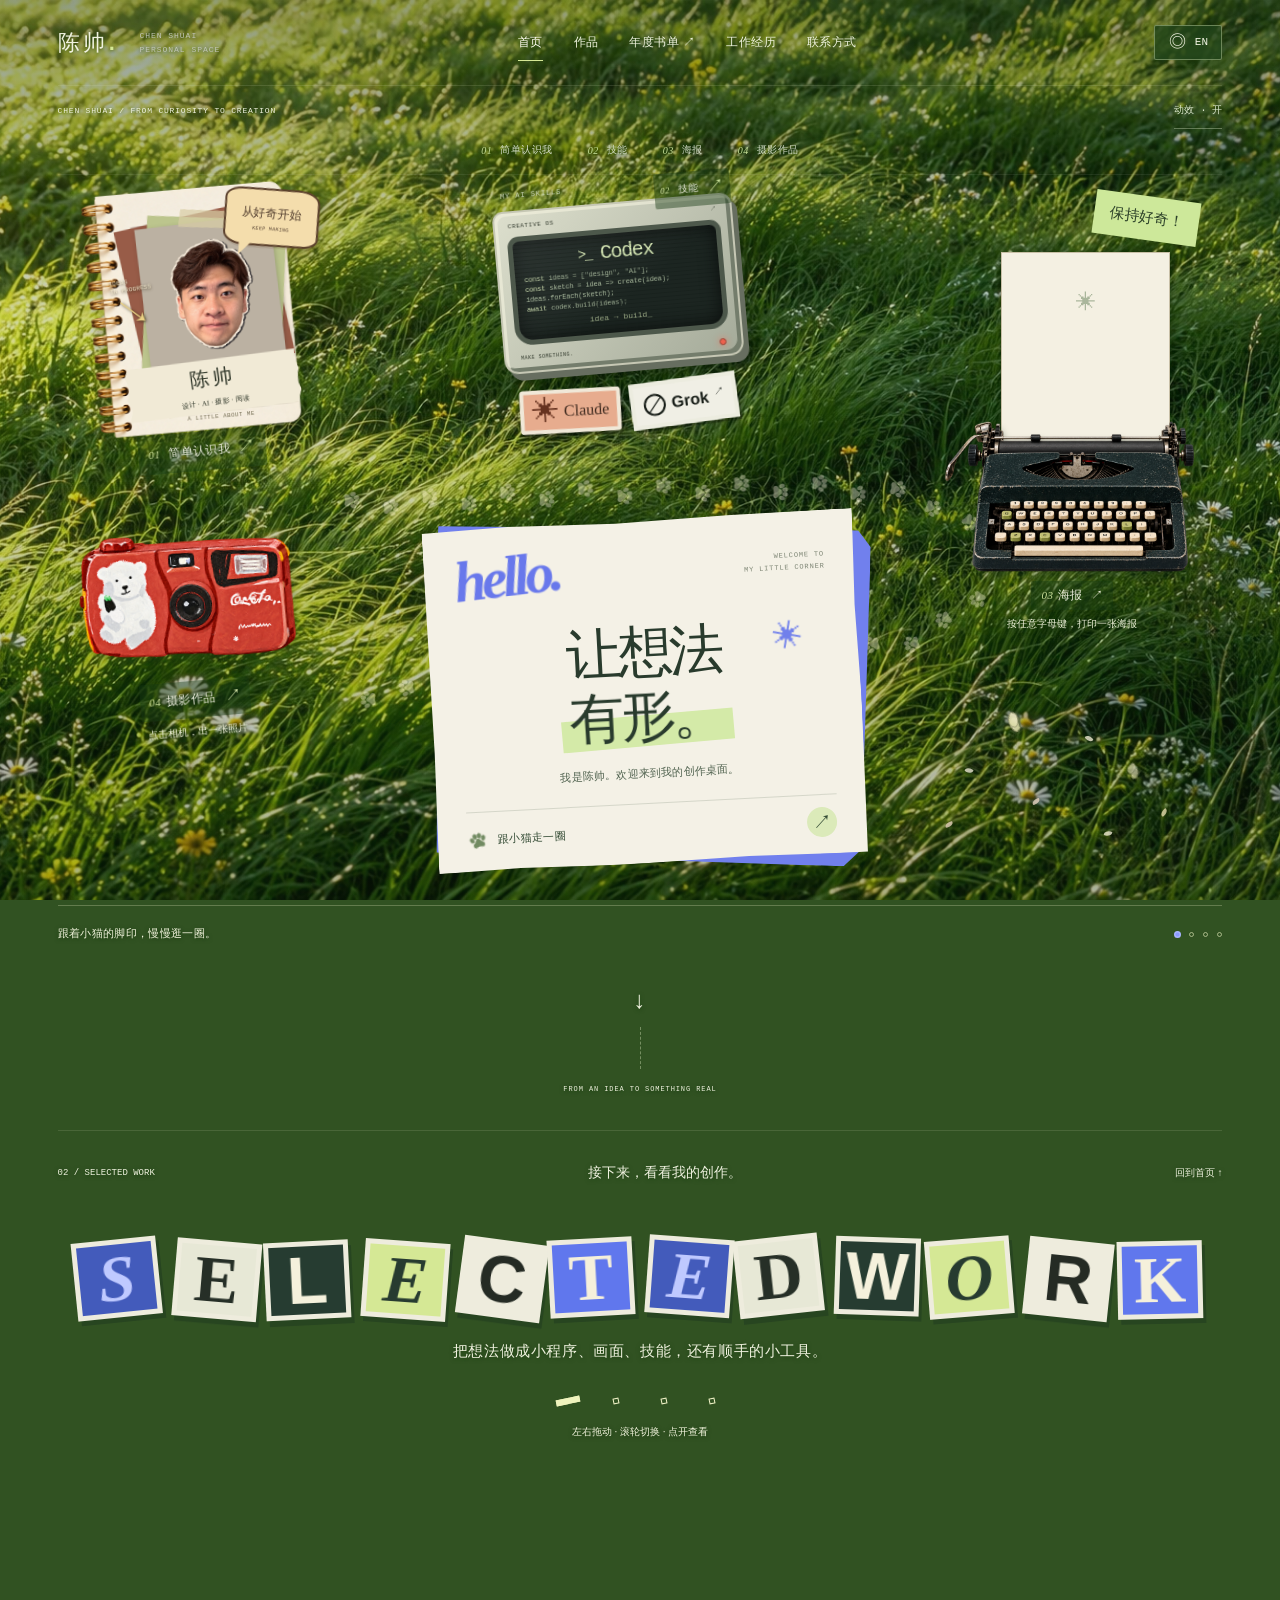
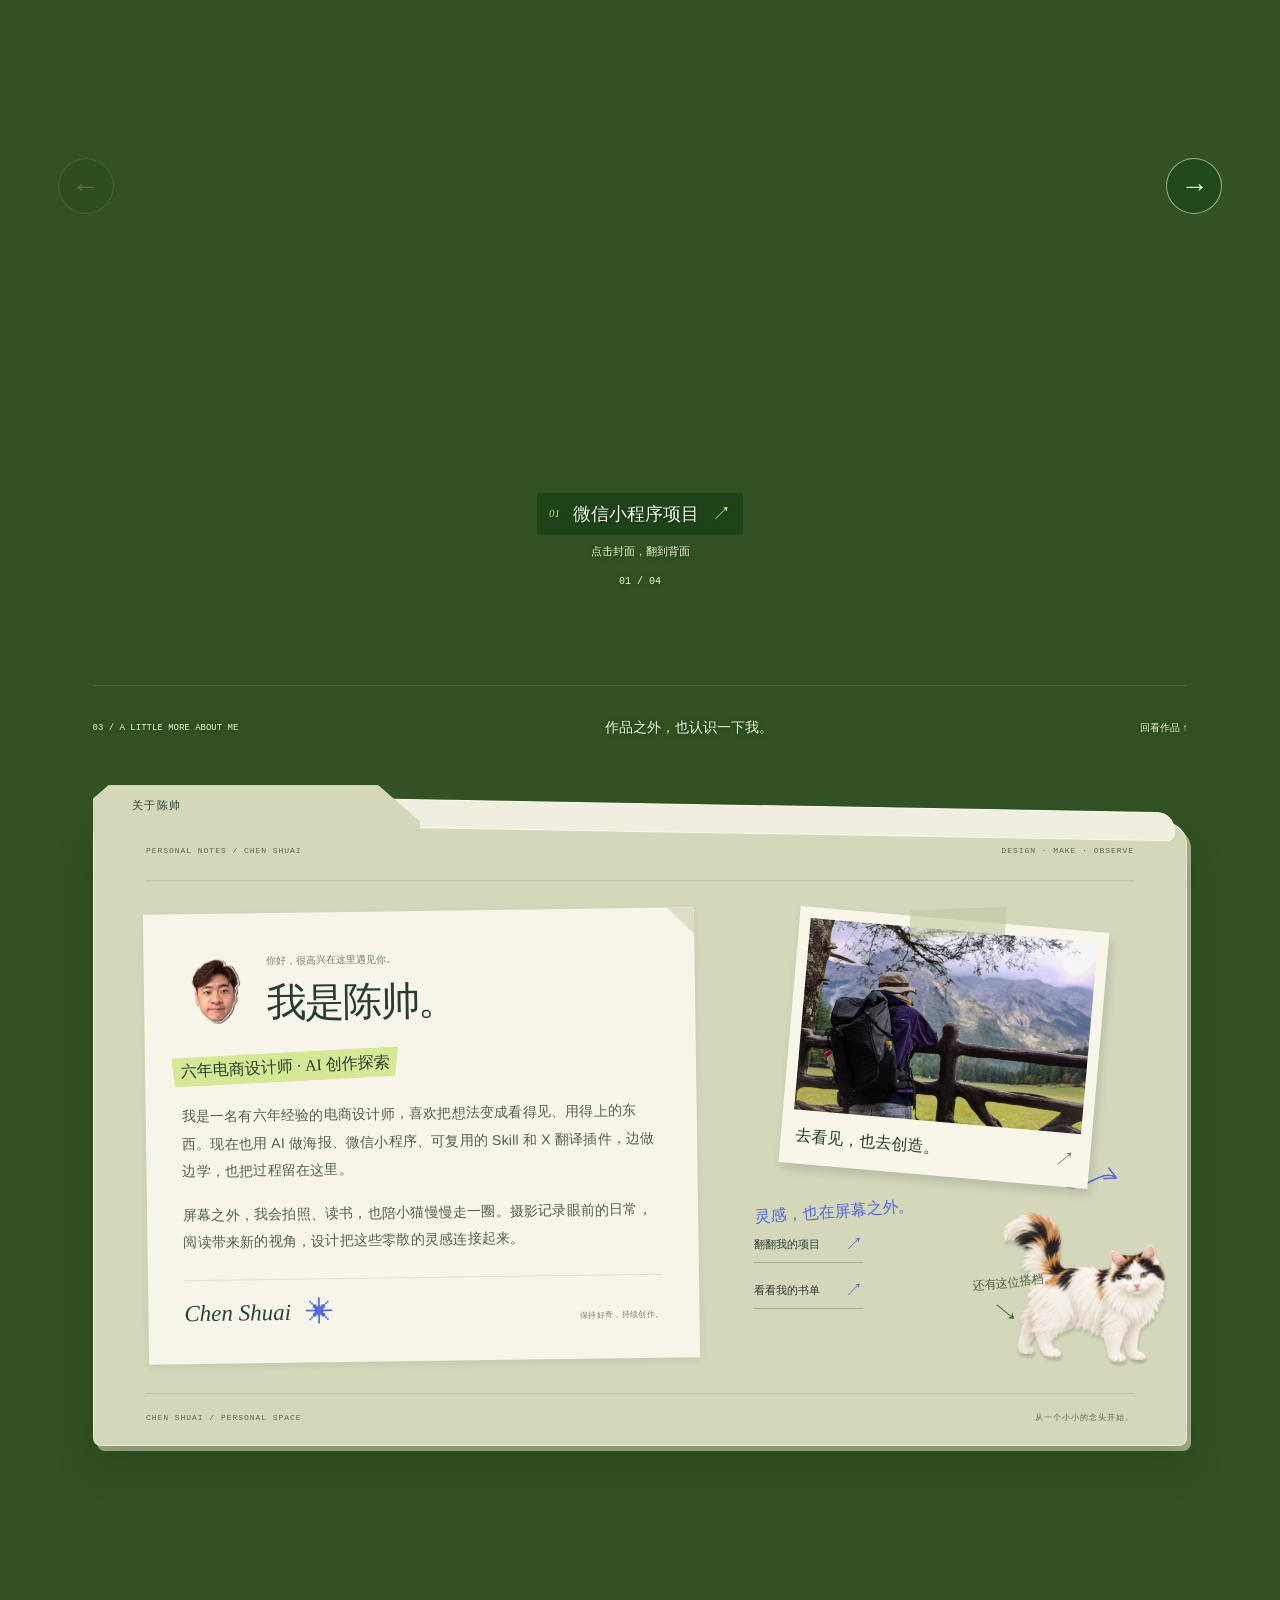
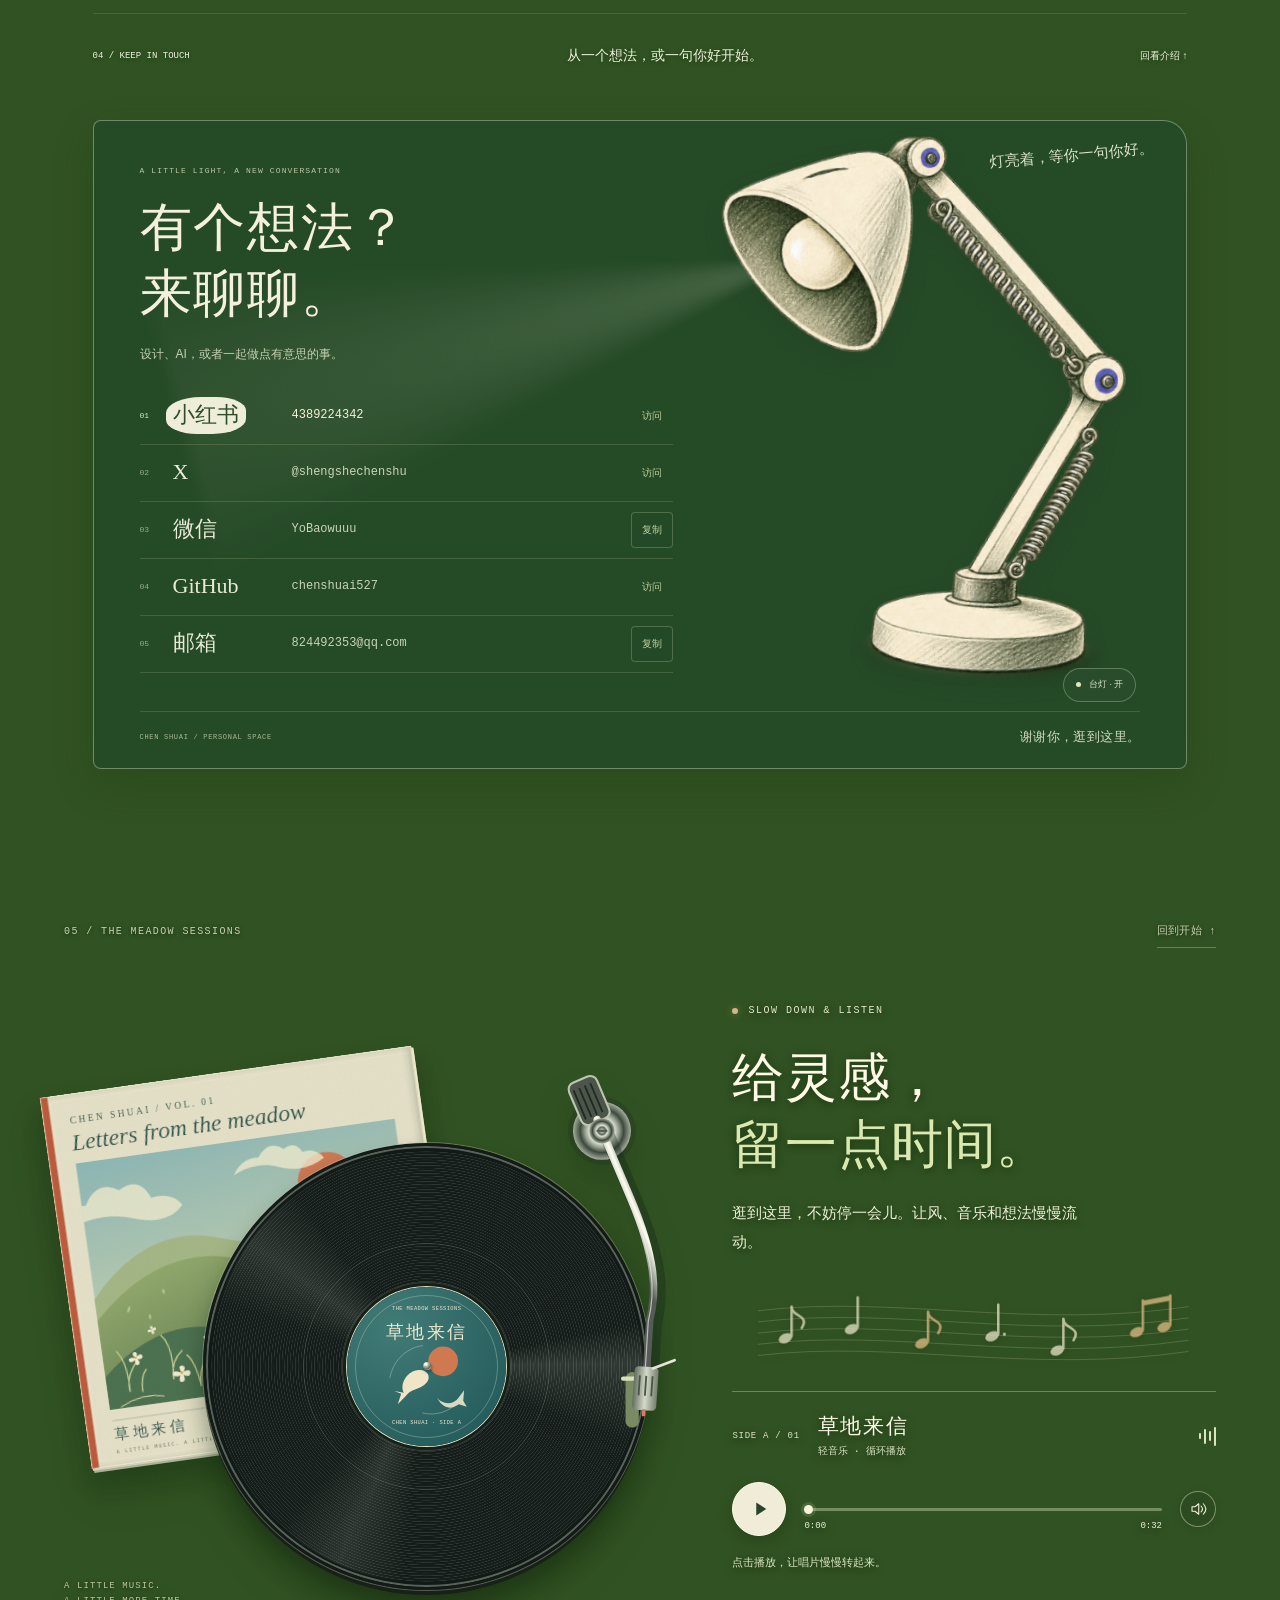
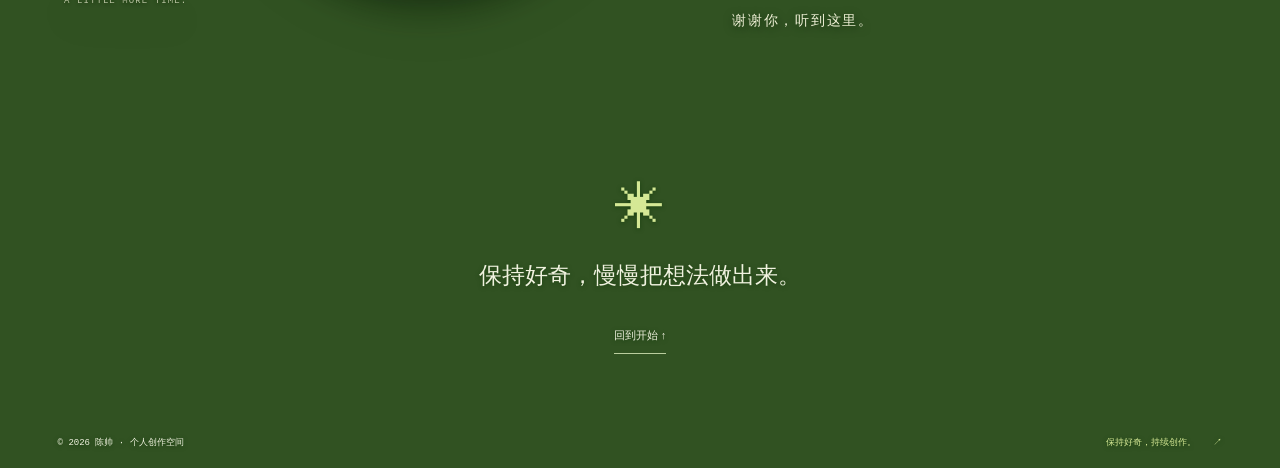
==== commit 98637f37: "Restore portfolio motion and preserve covers during texture loading" ====
--- a/index.html
+++ b/index.html
@@ -11,15 +11,15 @@
   <link rel="stylesheet" href="journey.css?v=3fcb56ff18">
   <link rel="stylesheet" href="flat-collage.css?v=4e56aa3836">
   <script src="main.js?v=062953711e" defer></script>
-  <script src="journey.js?v=5f88621128" defer></script>
+  <script src="journey.js?v=4b9c644f4b" defer></script>
   <link rel="preload" as="image" href="assets/cat-run-sprite.webp">
   <link rel="stylesheet" href="poster-book.css?v=6fd0b903b9">
   <script type="module" src="poster-book.js?v=c0eb2bee8b"></script>
 <link rel="stylesheet" href="unified-site.css?v=a917a457eb">
 <script type="module" src="site-navigation.js?v=e6610fc29d"></script>
 <script type="module" src="work-reel.js?v=f16340e189"></script>
-<link rel="stylesheet" href="work-paper-stage.css?v=2ed59628ee"><script type="module" src="work-paper-stage.js?v=902594f2c4"></script>
-<link rel="stylesheet" href="meadow-theme.css?v=fd2be16c09"><script type="module" src="meadow-background.js?v=5b0bcb2f0e"></script>
+<link rel="stylesheet" href="work-paper-stage.css?v=0bae07ab13"><script type="module" src="work-paper-stage.js?v=650901997a"></script>
+<link rel="stylesheet" href="meadow-theme.css?v=fd2be16c09"><script type="module" src="meadow-background.js?v=1139afc9e9"></script>
 <link rel="stylesheet" href="intro-scrapbook.css?v=a93e60d9a3">
 <link rel="stylesheet" href="poster-envelope.css?v=a4375d4257">
 <link rel="stylesheet" href="miniapp-gallery.css?v=91670db845">
--- a/work-paper-stage.css
+++ b/work-paper-stage.css
@@ -21,8 +21,10 @@
 .work-reel-guidance{position:relative;z-index:5;display:flex;flex-direction:column;align-items:center;justify-content:center;min-height:64px;margin:0 auto 10px}
 .work-reel-guidance .work-reel-dots,.work-reel-guidance .work-reel-hint{margin:0}
 .work-reel[data-engine='webgl'] .entry-art{animation:none}
-.work-reel[data-engine='fallback'] .entry-art{height:340px;transform:scale(1.6);margin-bottom:10px}
-.work-reel[data-engine='fallback'] .work-entry:hover .entry-art{transform:scale(1.6) translateY(-3px)}
+.work-reel:not([data-engine='webgl']) .entry-art{width:min(100%,calc((var(--paper-stage-height) - 155px)*1.7768));max-width:1230px;height:auto;aspect-ratio:1672/941;margin:auto auto 22px;flex-shrink:0;transform:none;animation:none}
+.work-reel:not([data-engine='webgl']) .work-entry:hover .entry-art,.work-reel:not([data-engine='webgl']) .work-entry:focus-visible .entry-art{transform:translateY(-3px) rotate(-.4deg)}
+.work-reel:not([data-engine='webgl'])[data-motion='on'] .work-entry[data-current] .entry-art{animation:work-fallback-float 6s ease-in-out infinite}
+@keyframes work-fallback-float{0%,100%{transform:translateY(0) rotate(-.4deg)}50%{transform:translateY(-6px) rotate(.4deg)}}
 .miniapp-flip-art{perspective:1200px}
 .miniapp-flip-sheet{position:relative;display:block;width:100%;aspect-ratio:1672/941;transform-style:preserve-3d;transition:transform .72s cubic-bezier(.65,0,.35,1)}
 .miniapp-flip-front,.miniapp-flip-back{position:absolute;inset:0;display:flex;align-items:center;justify-content:center;backface-visibility:hidden;background:#efeddf;box-shadow:3px 5px 0 #152c1b44}
@@ -39,7 +41,6 @@
 .work-cover-choices button:focus-visible{outline:2px solid #a7b8ff;outline-offset:3px}
 @media(max-width:650px){.work-cover-choices{top:4px;left:0;right:0;flex-direction:row;gap:10px}.work-cover-choices button{padding:7px 13px;font-size:10px}}
 .work-reel[data-motion='off'] .miniapp-flip-sheet{transition:none}
-@media(prefers-reduced-motion:reduce){.miniapp-flip-sheet{transition:none}}
 @media(max-width:820px) and (min-width:651px){.work-reel{--paper-stage-height:570px}.work-reel-controls{left:16px;right:16px}.work-reel-controls>button{width:46px;height:46px}}
 @media(max-width:650px){
  .unified-work .cut-title{padding:17px 0 10px;top:12px}.unified-work .cut-letter{height:43px;font-size:29px}
@@ -51,8 +52,7 @@
  .work-reel-controls>button{width:44px;height:44px;font-size:24px;background:#172a20ba}
  .work-reel-position{top:calc(var(--paper-stage-height)/2 + 26px);font-size:9px}
  .work-reel-hint{font-size:9px}.work-reel-dots button{width:40px}
- .work-reel[data-engine='fallback'] .entry-art{height:300px;transform:scale(1.12)}
- .work-reel[data-engine='fallback'] .work-entry:hover .entry-art{transform:scale(1.12) translateY(-3px)}
+ .work-reel:not([data-engine='webgl']) .entry-art{width:100%;height:auto;transform:none}
 }
 @media(min-width:821px) and (max-height:850px){
  .unified-section-top{padding:10px 0}.unified-work .cut-title{padding:14px 0 8px}.unified-work .cut-letter{height:65px;font-size:49px}
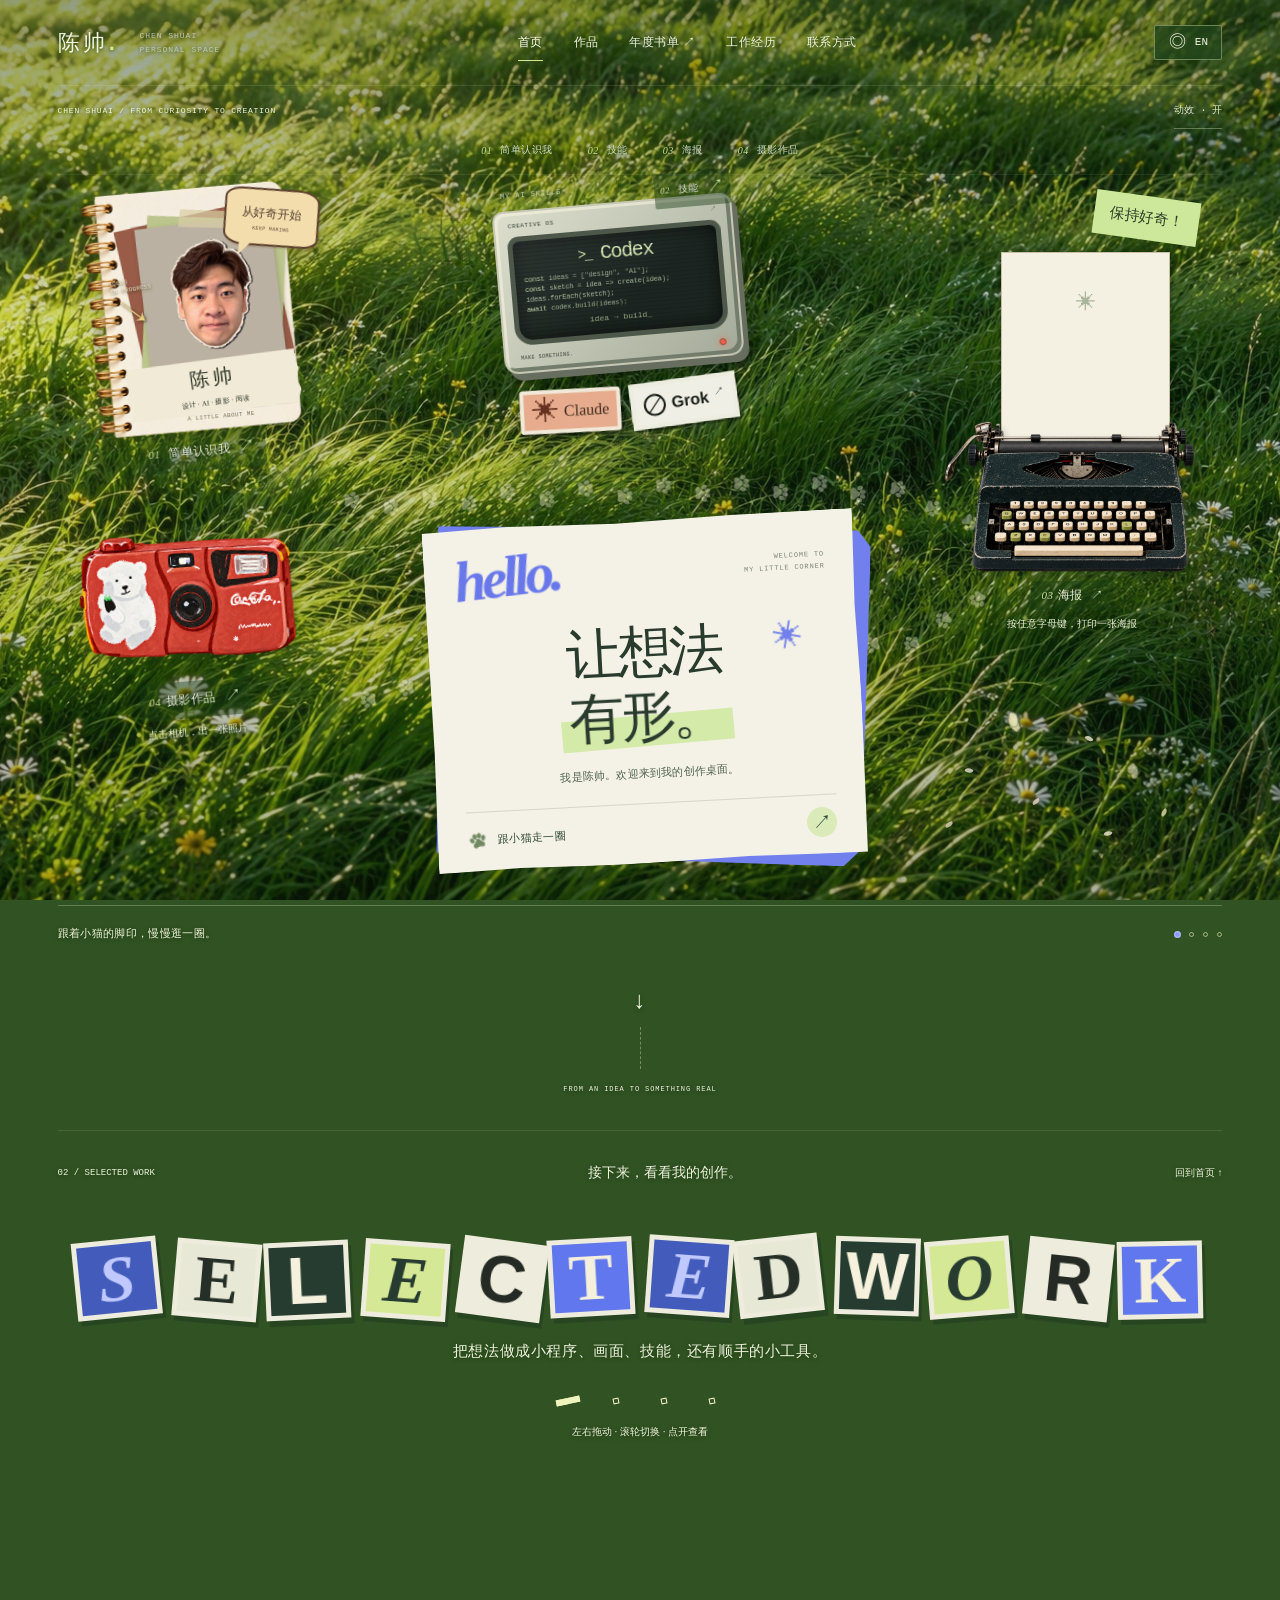
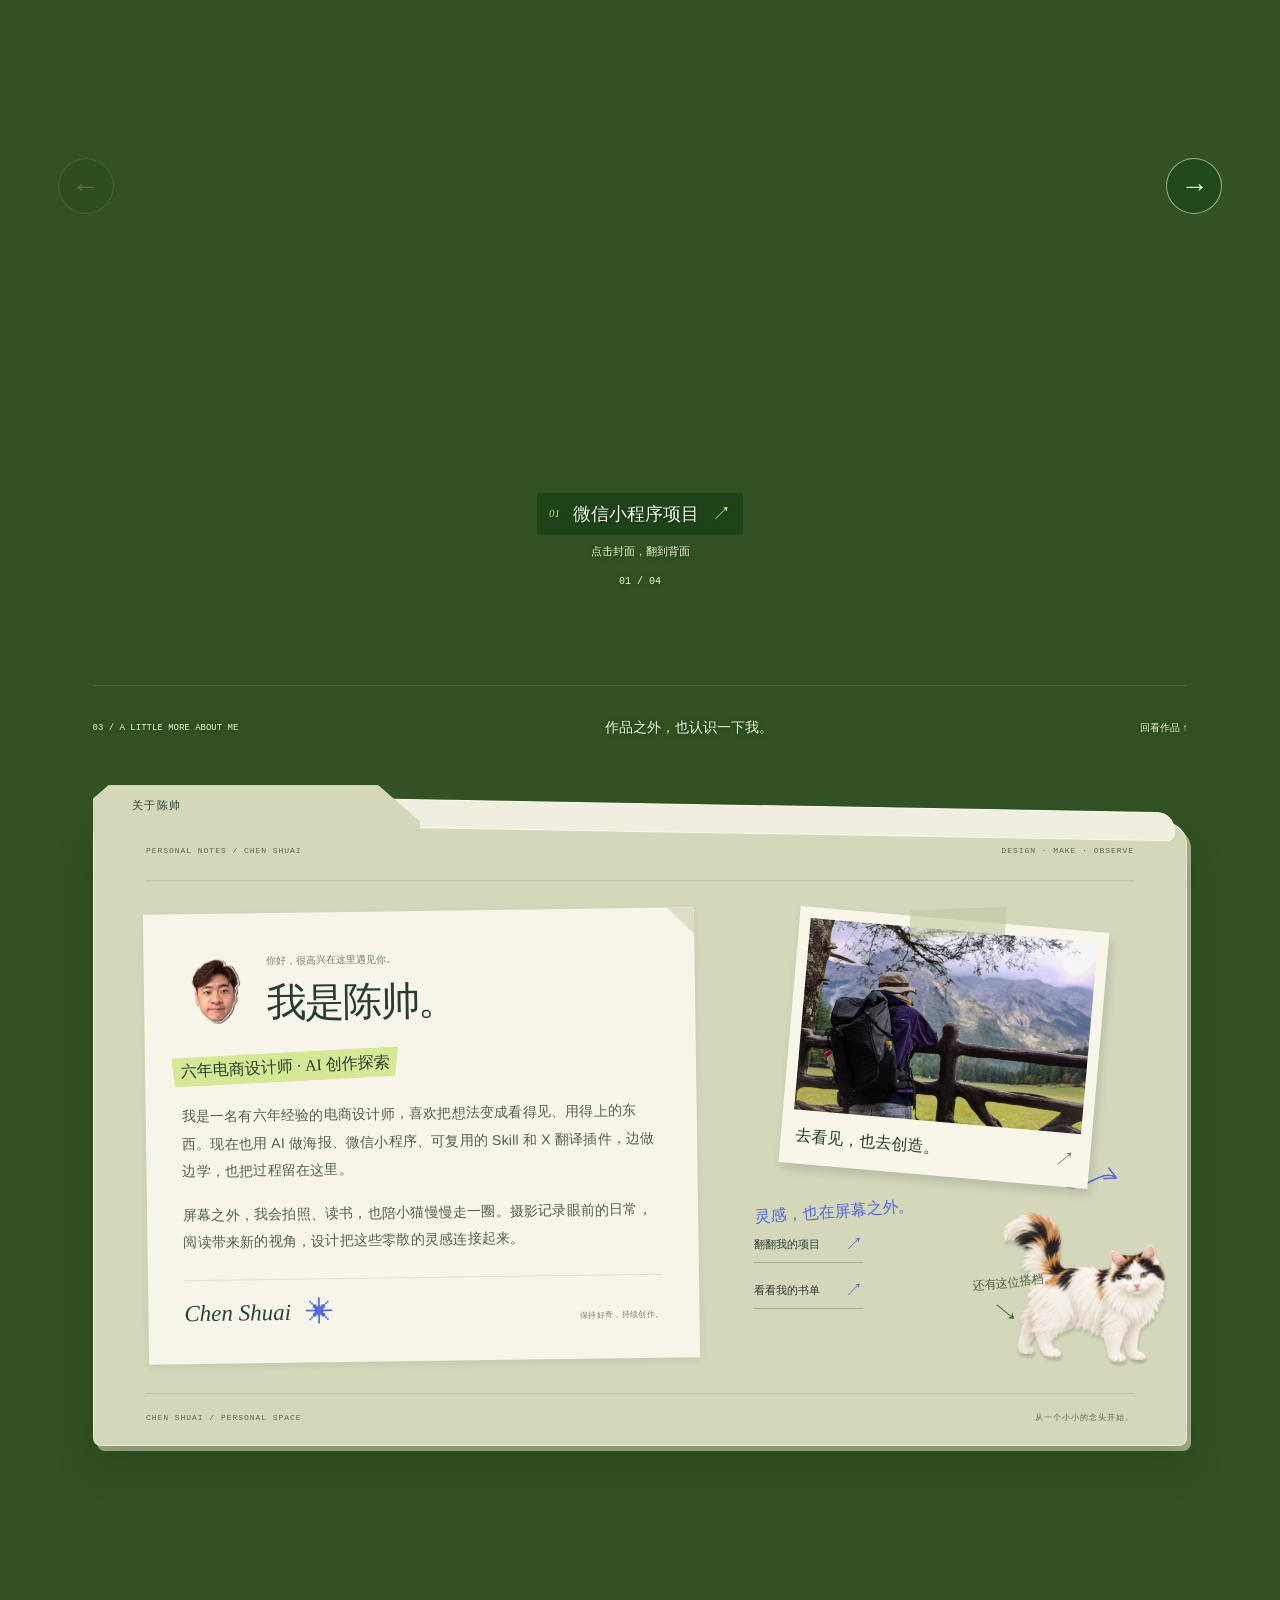
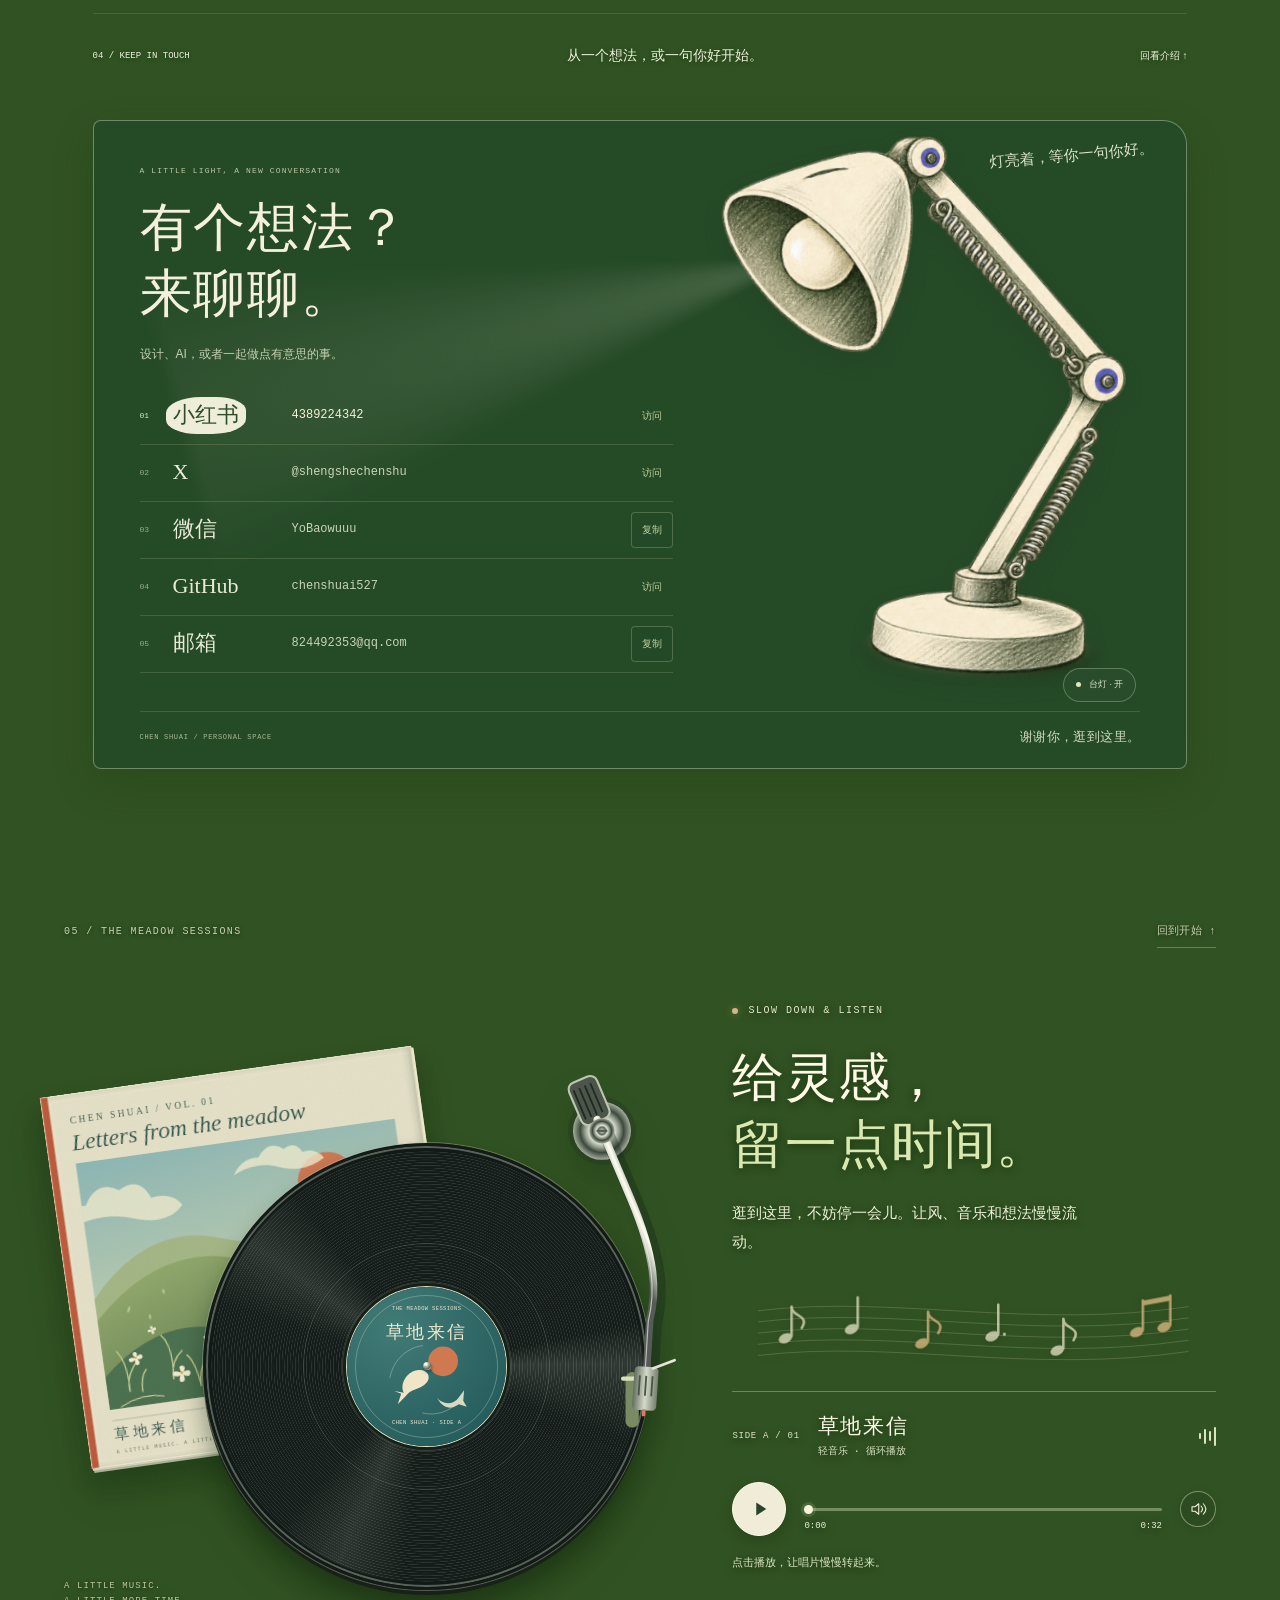
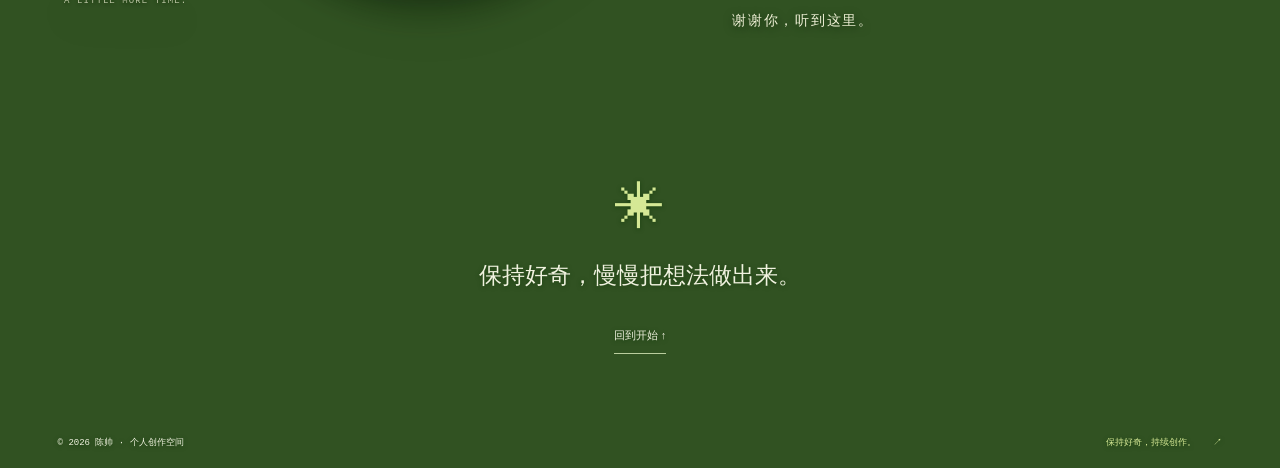
==== commit 7c099ea5: "Load paper textures progressively without blocking the current cover" ====
--- a/index.html
+++ b/index.html
@@ -18,7 +18,7 @@
 <link rel="stylesheet" href="unified-site.css?v=a917a457eb">
 <script type="module" src="site-navigation.js?v=e6610fc29d"></script>
 <script type="module" src="work-reel.js?v=f16340e189"></script>
-<link rel="stylesheet" href="work-paper-stage.css?v=0bae07ab13"><script type="module" src="work-paper-stage.js?v=650901997a"></script>
+<link rel="stylesheet" href="work-paper-stage.css?v=0bae07ab13"><script type="module" src="work-paper-stage.js?v=15b2d97f22"></script>
 <link rel="stylesheet" href="meadow-theme.css?v=fd2be16c09"><script type="module" src="meadow-background.js?v=1139afc9e9"></script>
 <link rel="stylesheet" href="intro-scrapbook.css?v=a93e60d9a3">
 <link rel="stylesheet" href="poster-envelope.css?v=a4375d4257">
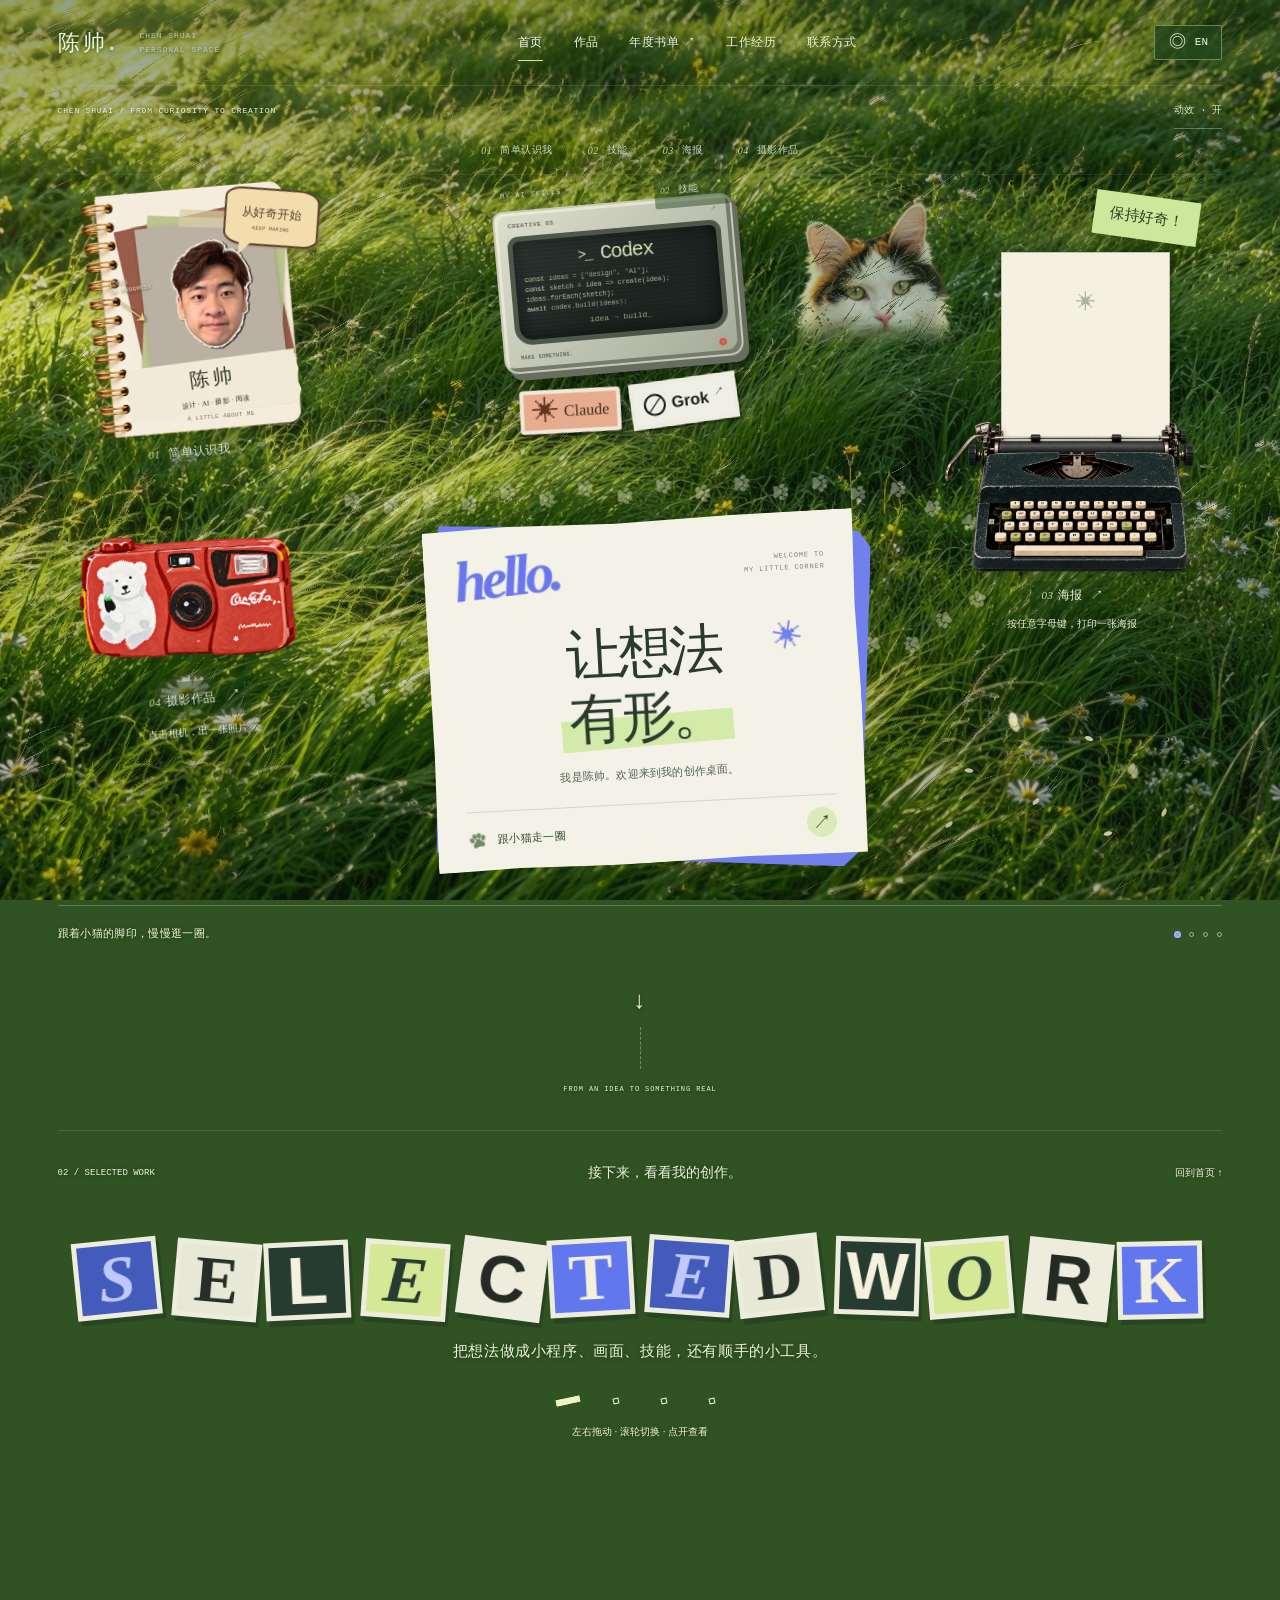
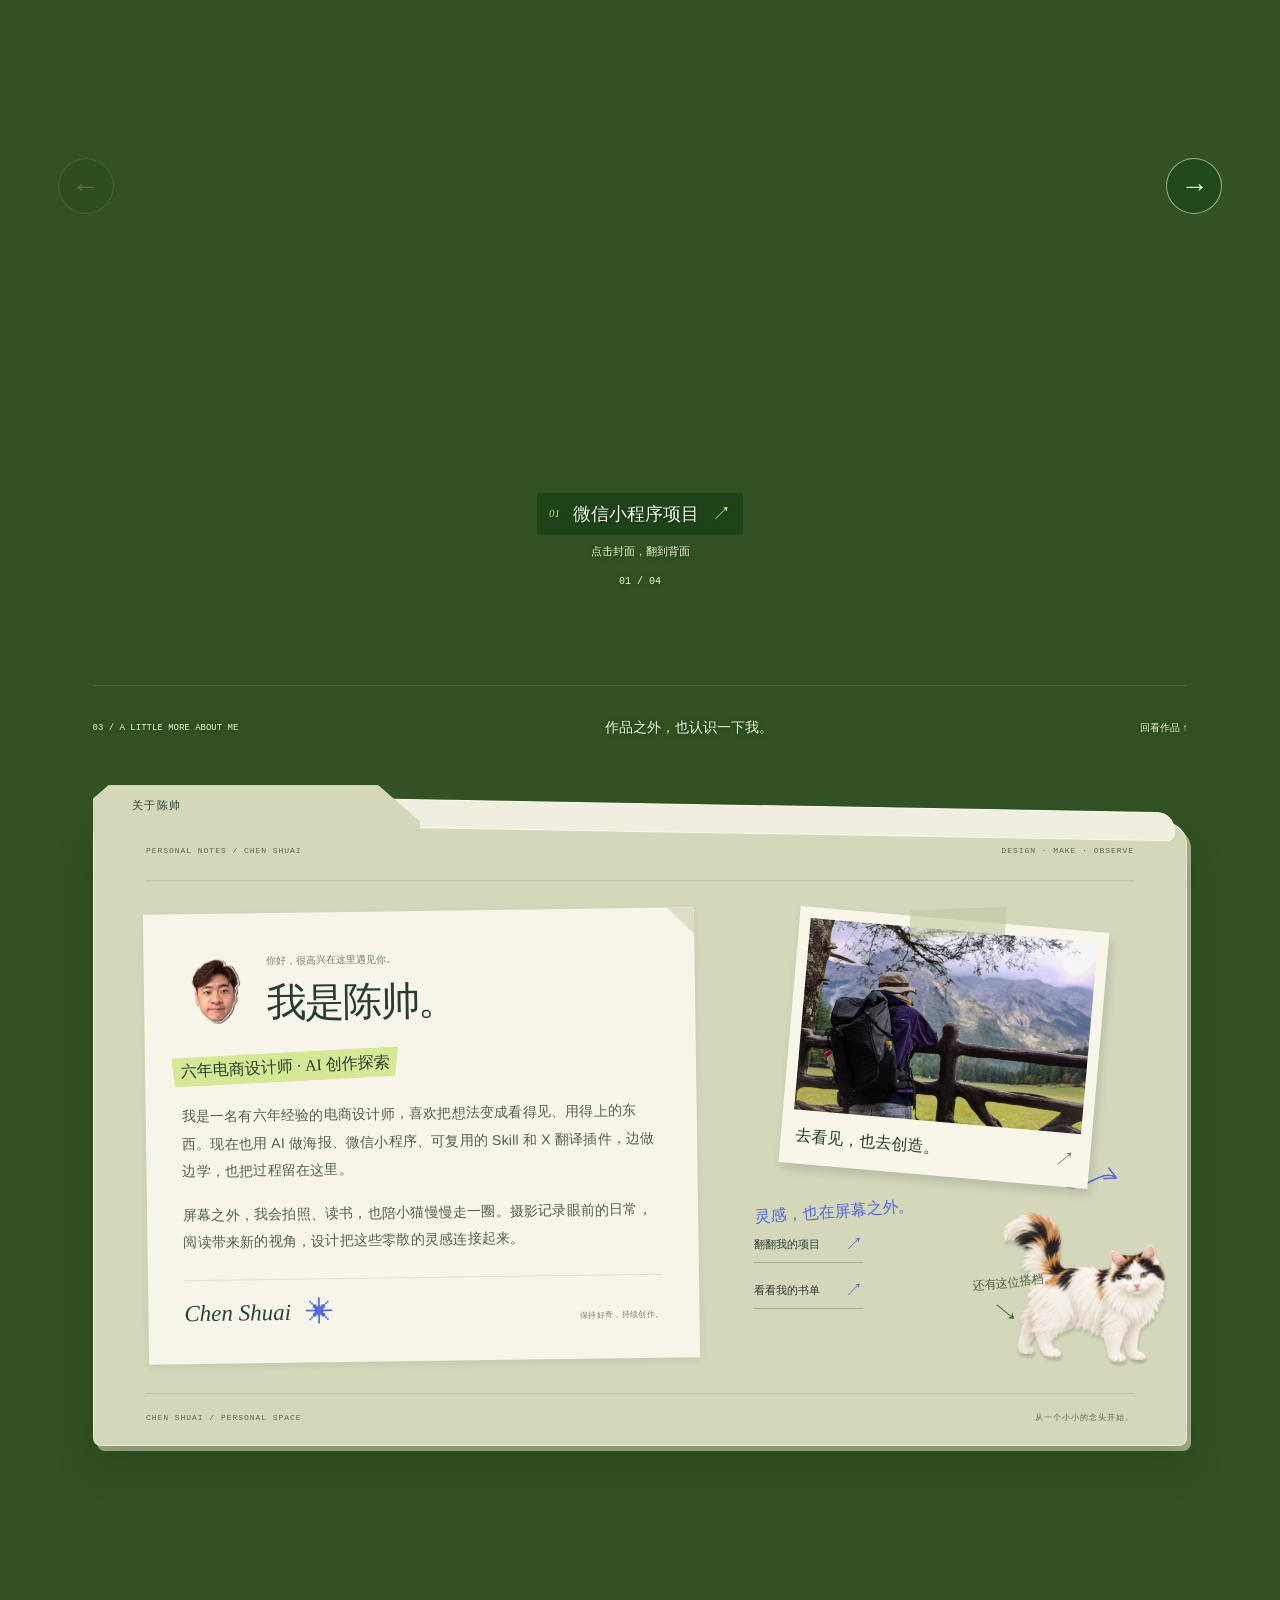
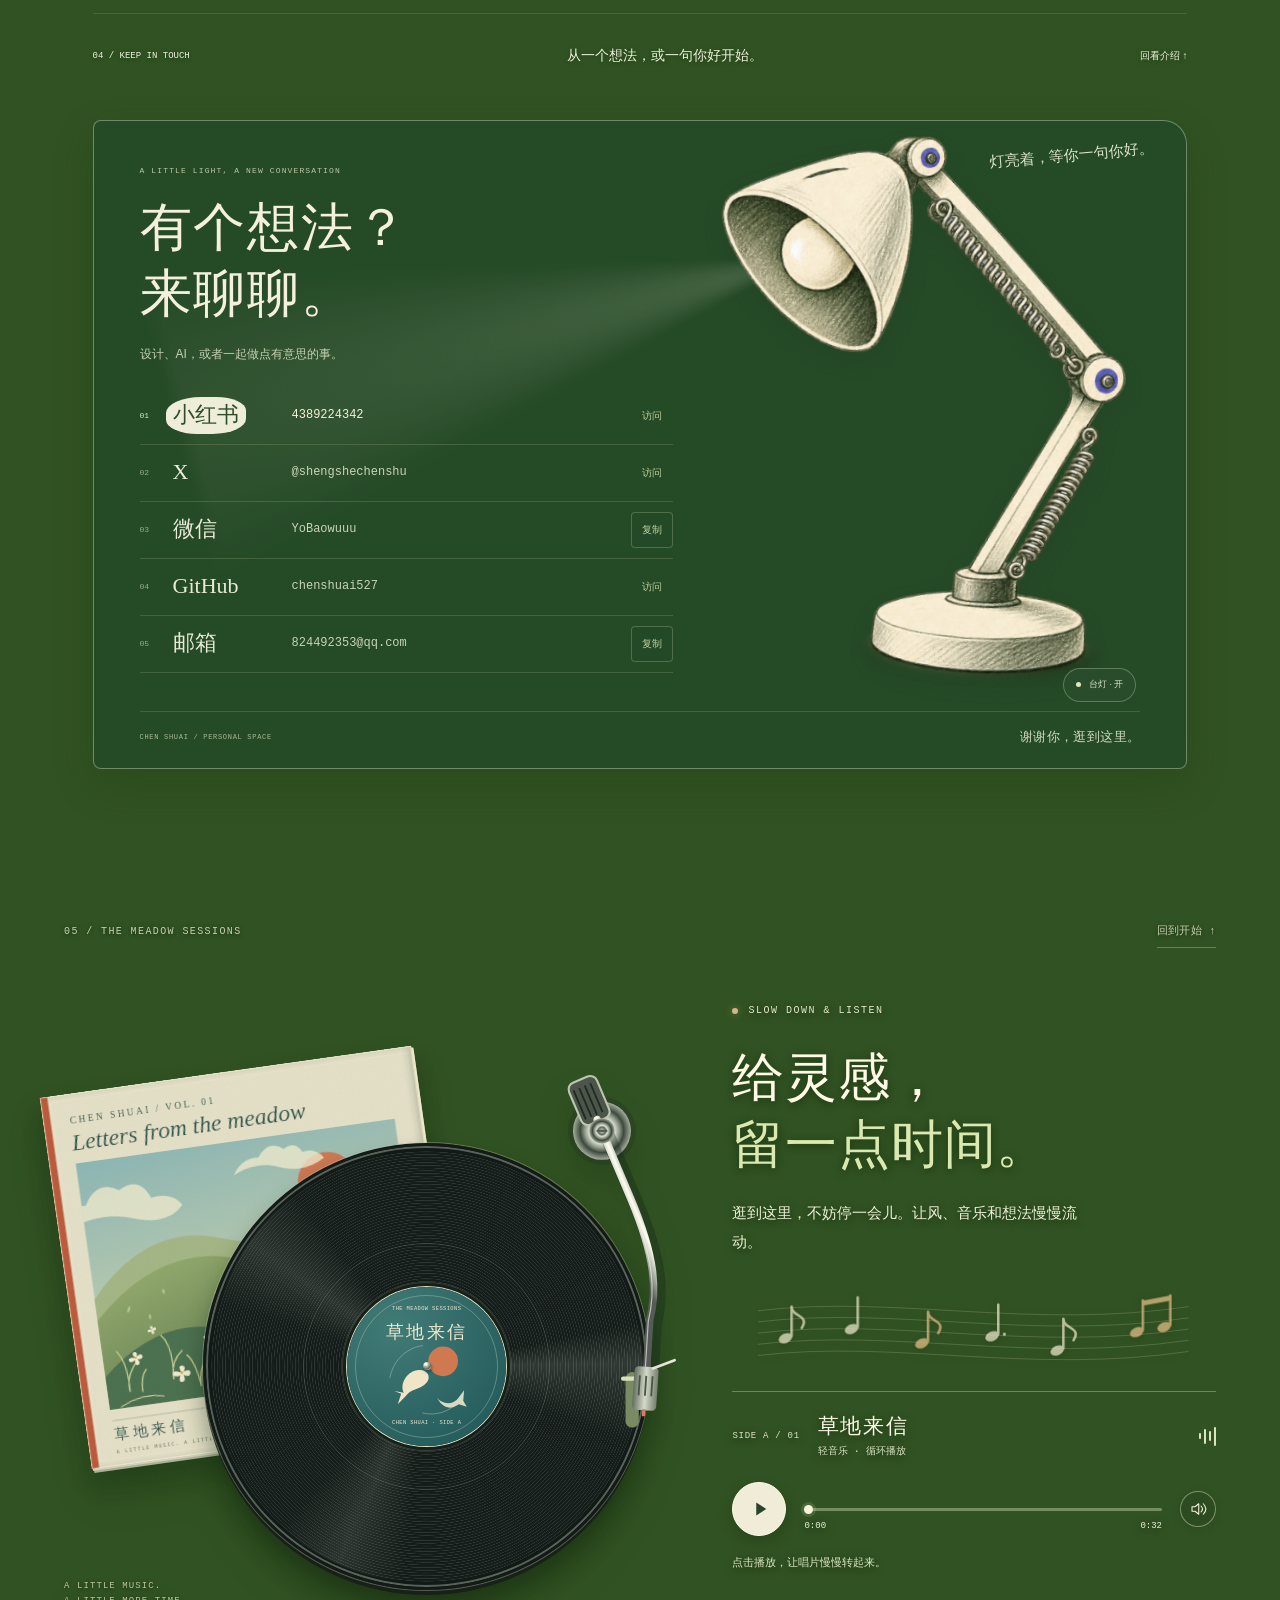
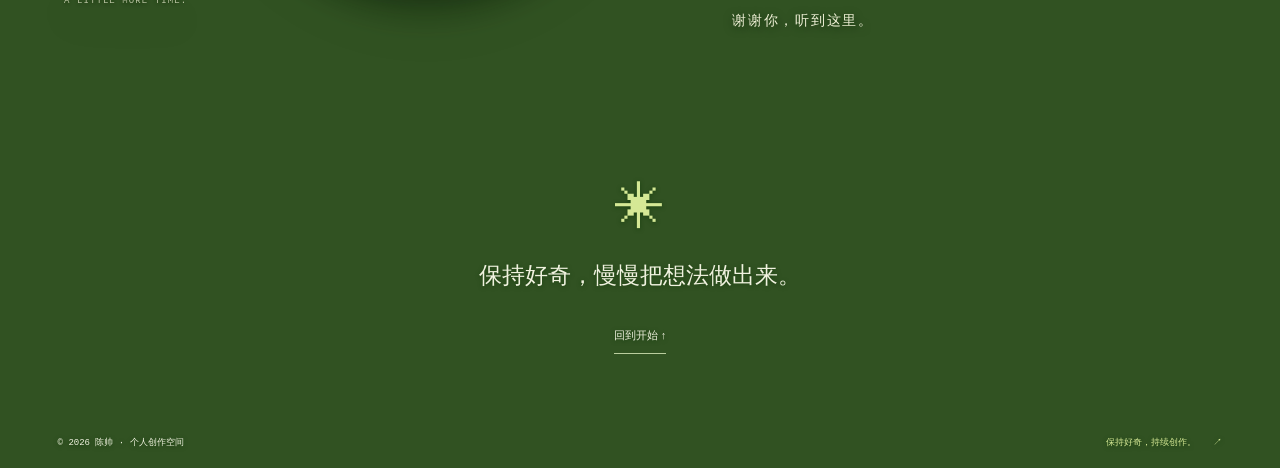
==== commit dba097ca: "Restore meadow wind and background cat initialization" ====
--- a/index.html
+++ b/index.html
@@ -18,8 +18,8 @@
 <link rel="stylesheet" href="unified-site.css?v=a917a457eb">
 <script type="module" src="site-navigation.js?v=e6610fc29d"></script>
 <script type="module" src="work-reel.js?v=f16340e189"></script>
-<link rel="stylesheet" href="work-paper-stage.css?v=0bae07ab13"><script type="module" src="work-paper-stage.js?v=15b2d97f22"></script>
-<link rel="stylesheet" href="meadow-theme.css?v=fd2be16c09"><script type="module" src="meadow-background.js?v=1139afc9e9"></script>
+<link rel="stylesheet" href="work-paper-stage.css?v=0bae07ab13"><script type="module" src="work-paper-stage.js?v=9fe79d0c96"></script>
+<link rel="stylesheet" href="meadow-theme.css?v=fd2be16c09"><script type="module" src="meadow-background.js?v=6663ca45bc"></script>
 <link rel="stylesheet" href="intro-scrapbook.css?v=a93e60d9a3">
 <link rel="stylesheet" href="poster-envelope.css?v=a4375d4257">
 <link rel="stylesheet" href="miniapp-gallery.css?v=91670db845">
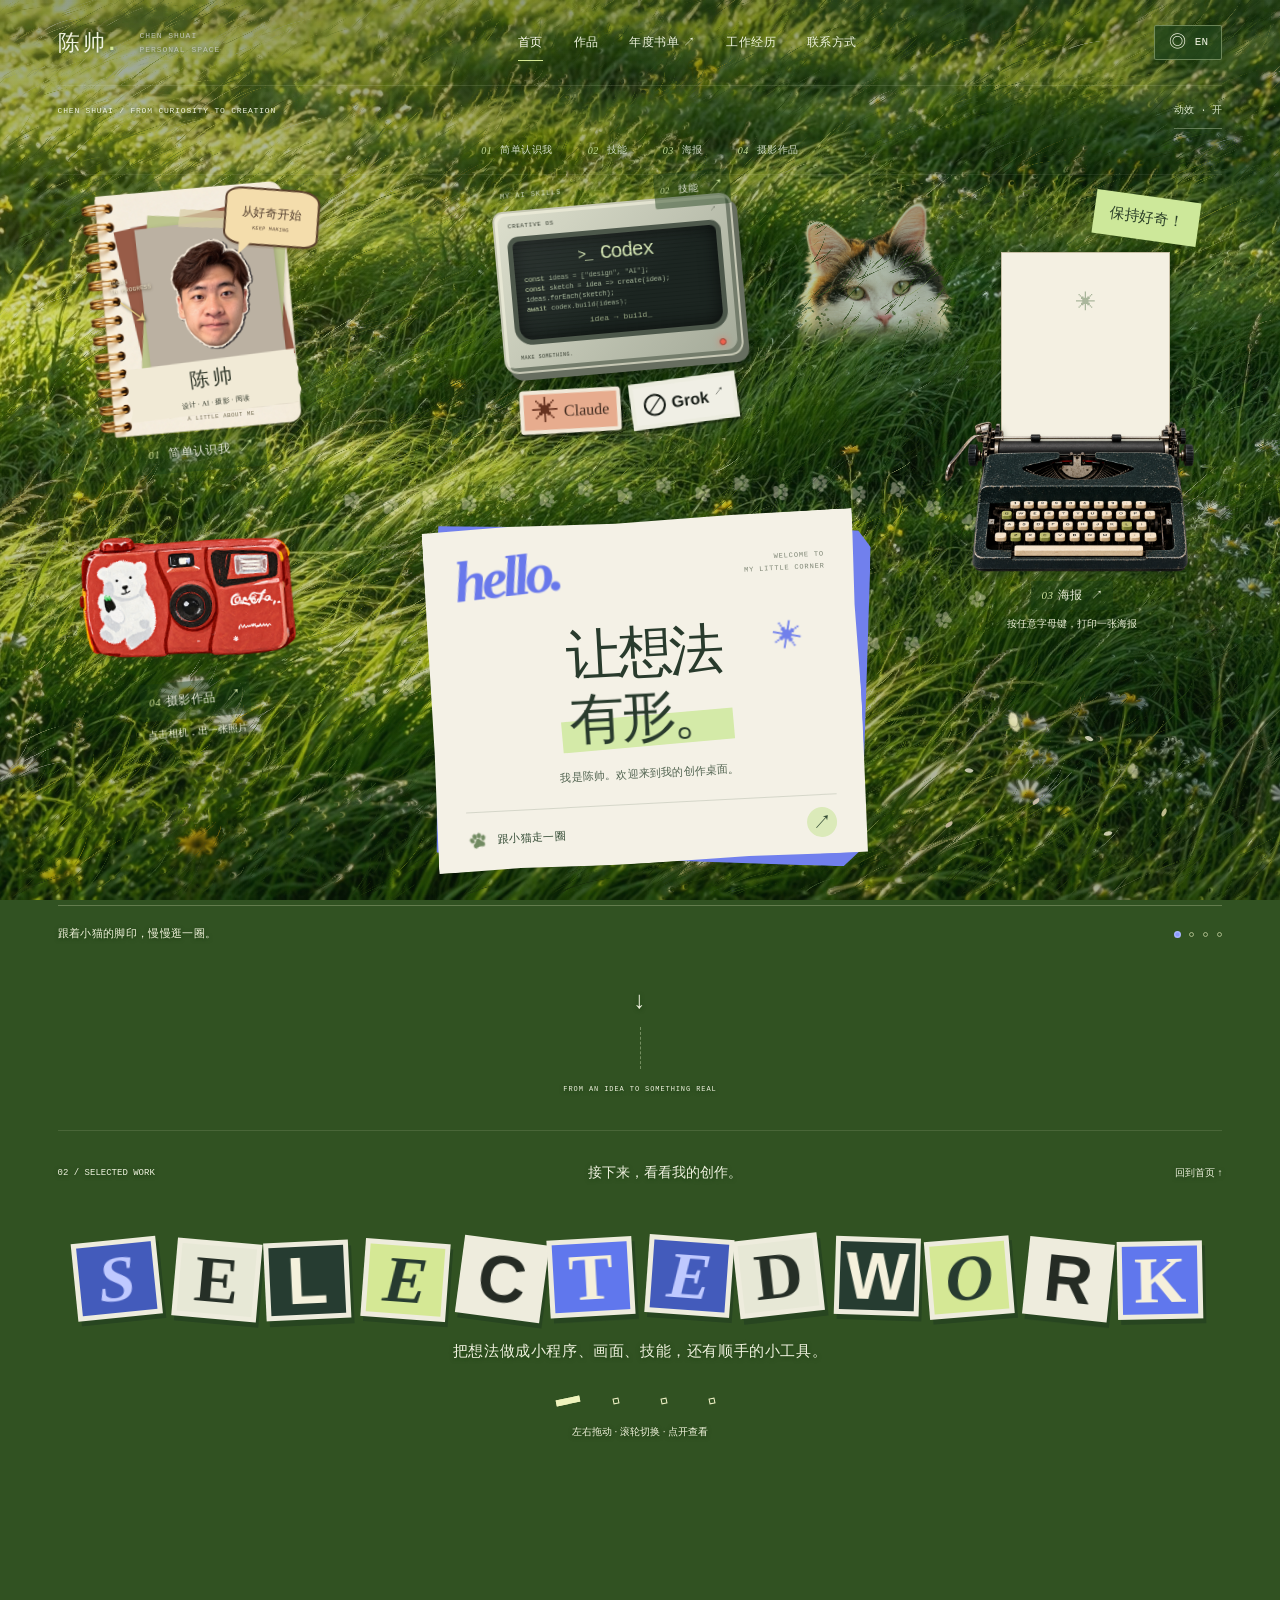
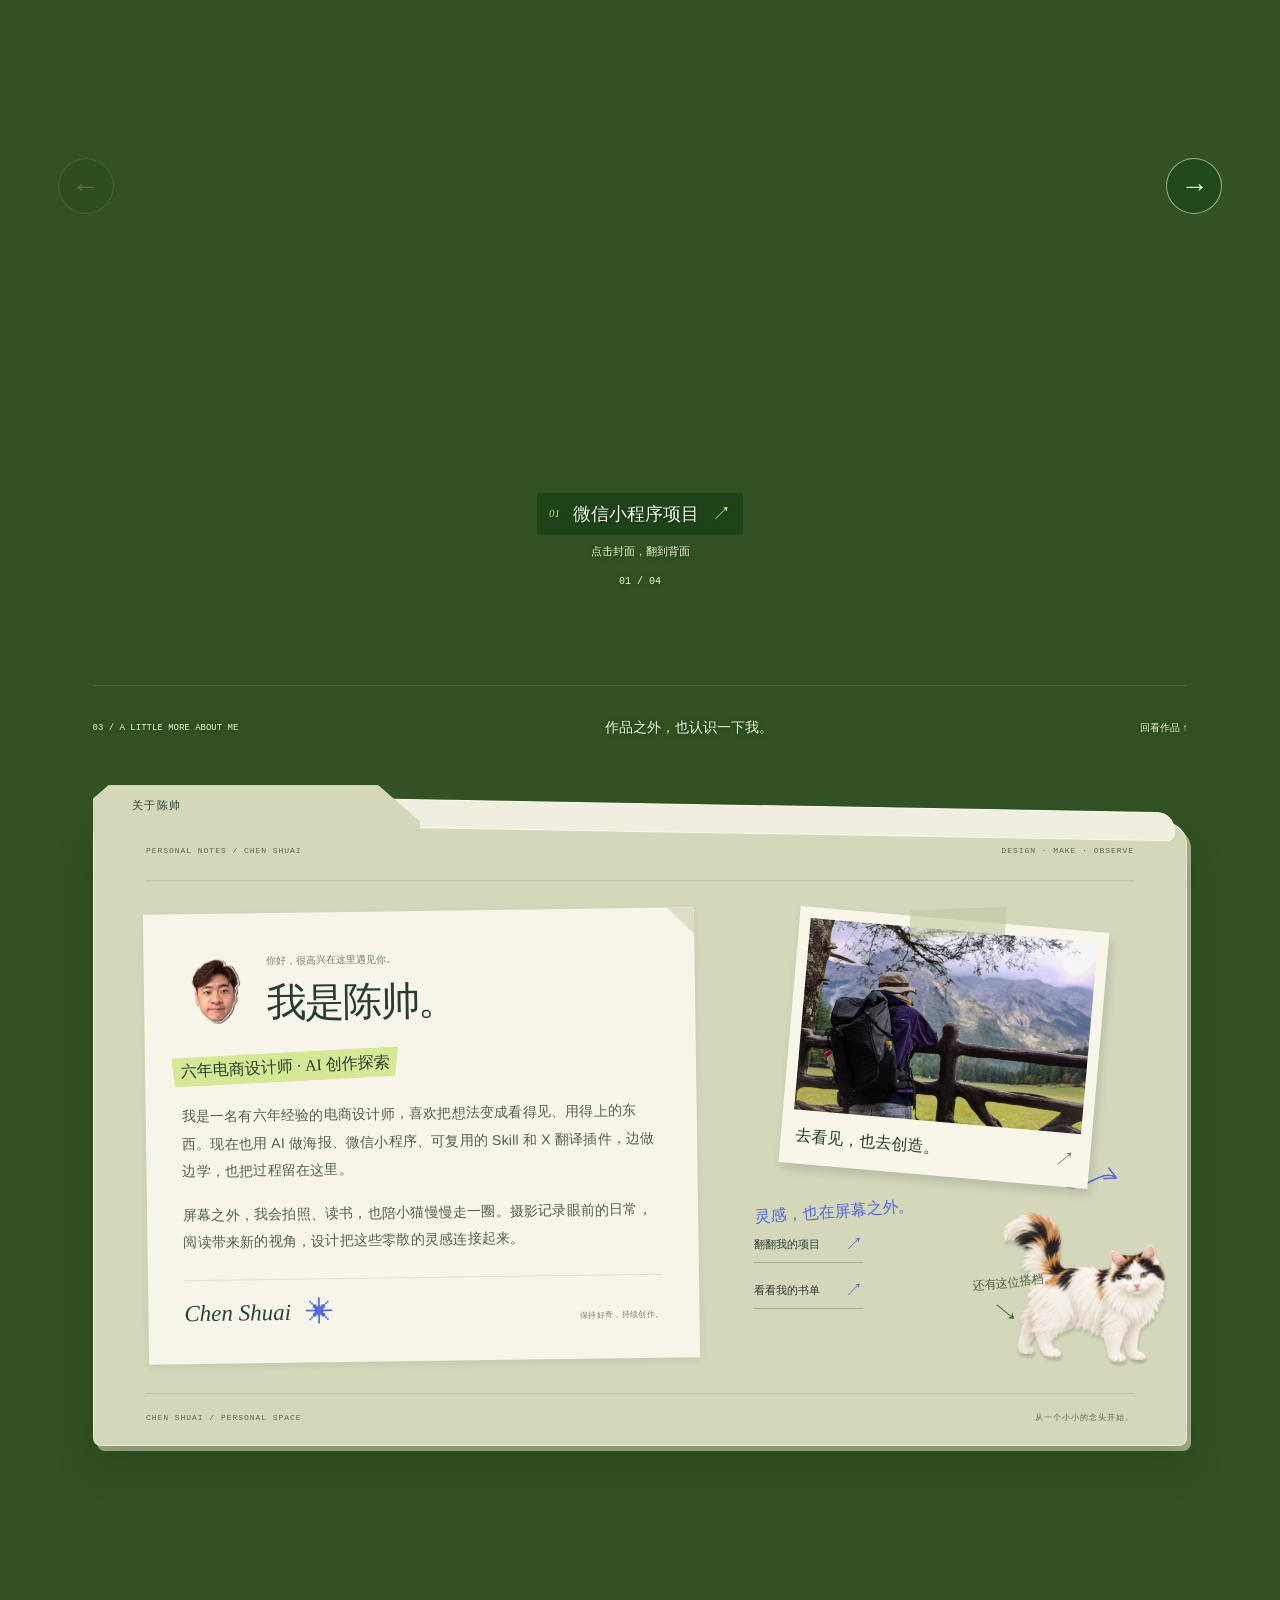
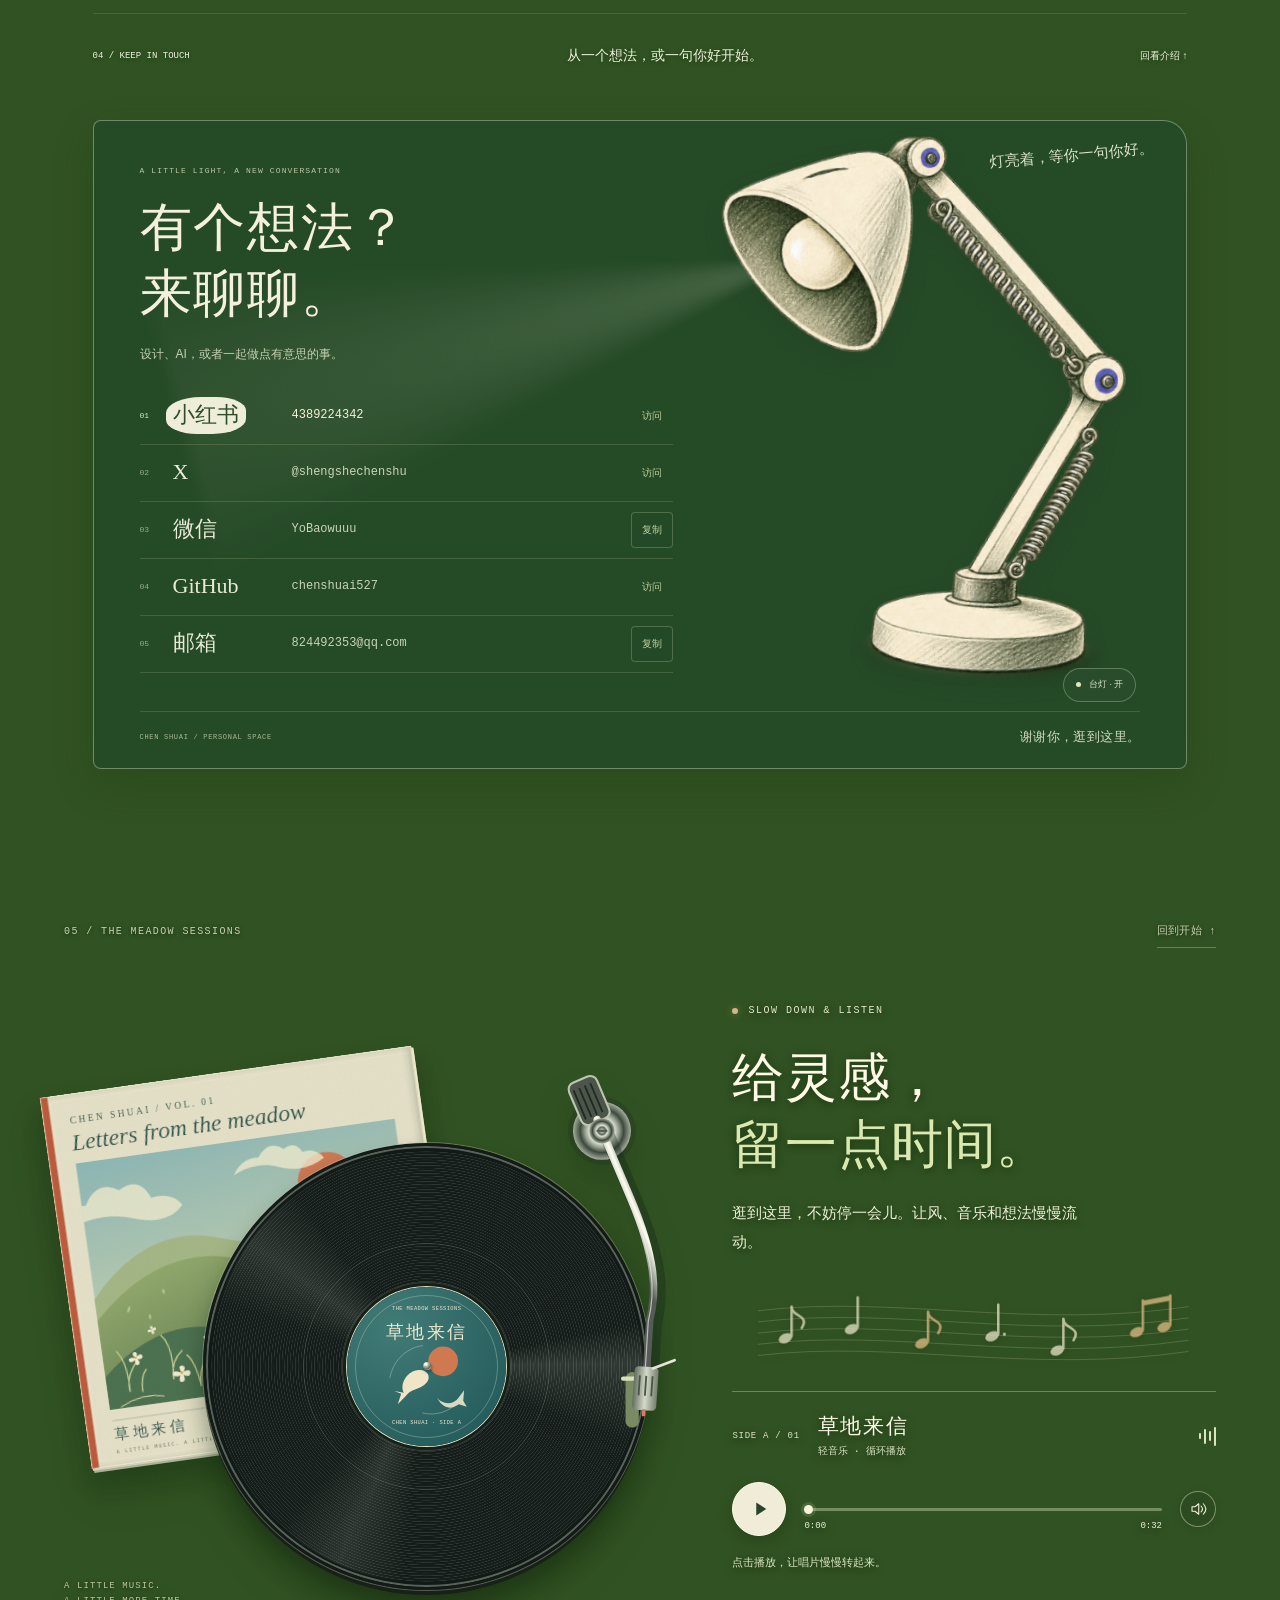
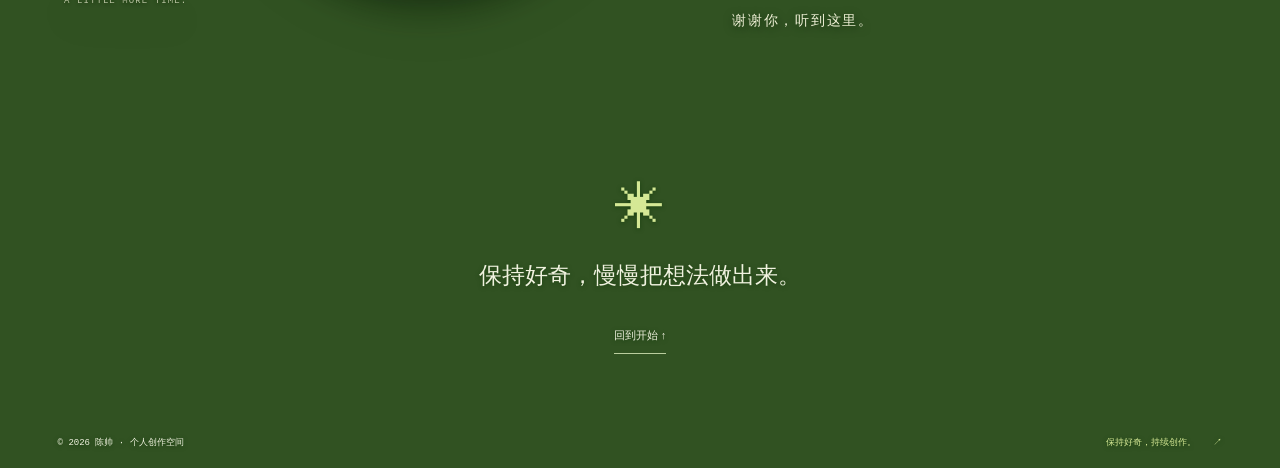
==== commit 26046676: "Make the reading shelf available without a second page load" ====
--- a/index.html
+++ b/index.html
@@ -16,7 +16,7 @@
   <link rel="stylesheet" href="poster-book.css?v=6fd0b903b9">
   <script type="module" src="poster-book.js?v=c0eb2bee8b"></script>
 <link rel="stylesheet" href="unified-site.css?v=a917a457eb">
-<script type="module" src="site-navigation.js?v=e6610fc29d"></script>
+<script type="module" src="site-navigation.js?v=04e156d0d8"></script>
 <script type="module" src="work-reel.js?v=f16340e189"></script>
 <link rel="stylesheet" href="work-paper-stage.css?v=0bae07ab13"><script type="module" src="work-paper-stage.js?v=9fe79d0c96"></script>
 <link rel="stylesheet" href="meadow-theme.css?v=fd2be16c09"><script type="module" src="meadow-background.js?v=6663ca45bc"></script>
